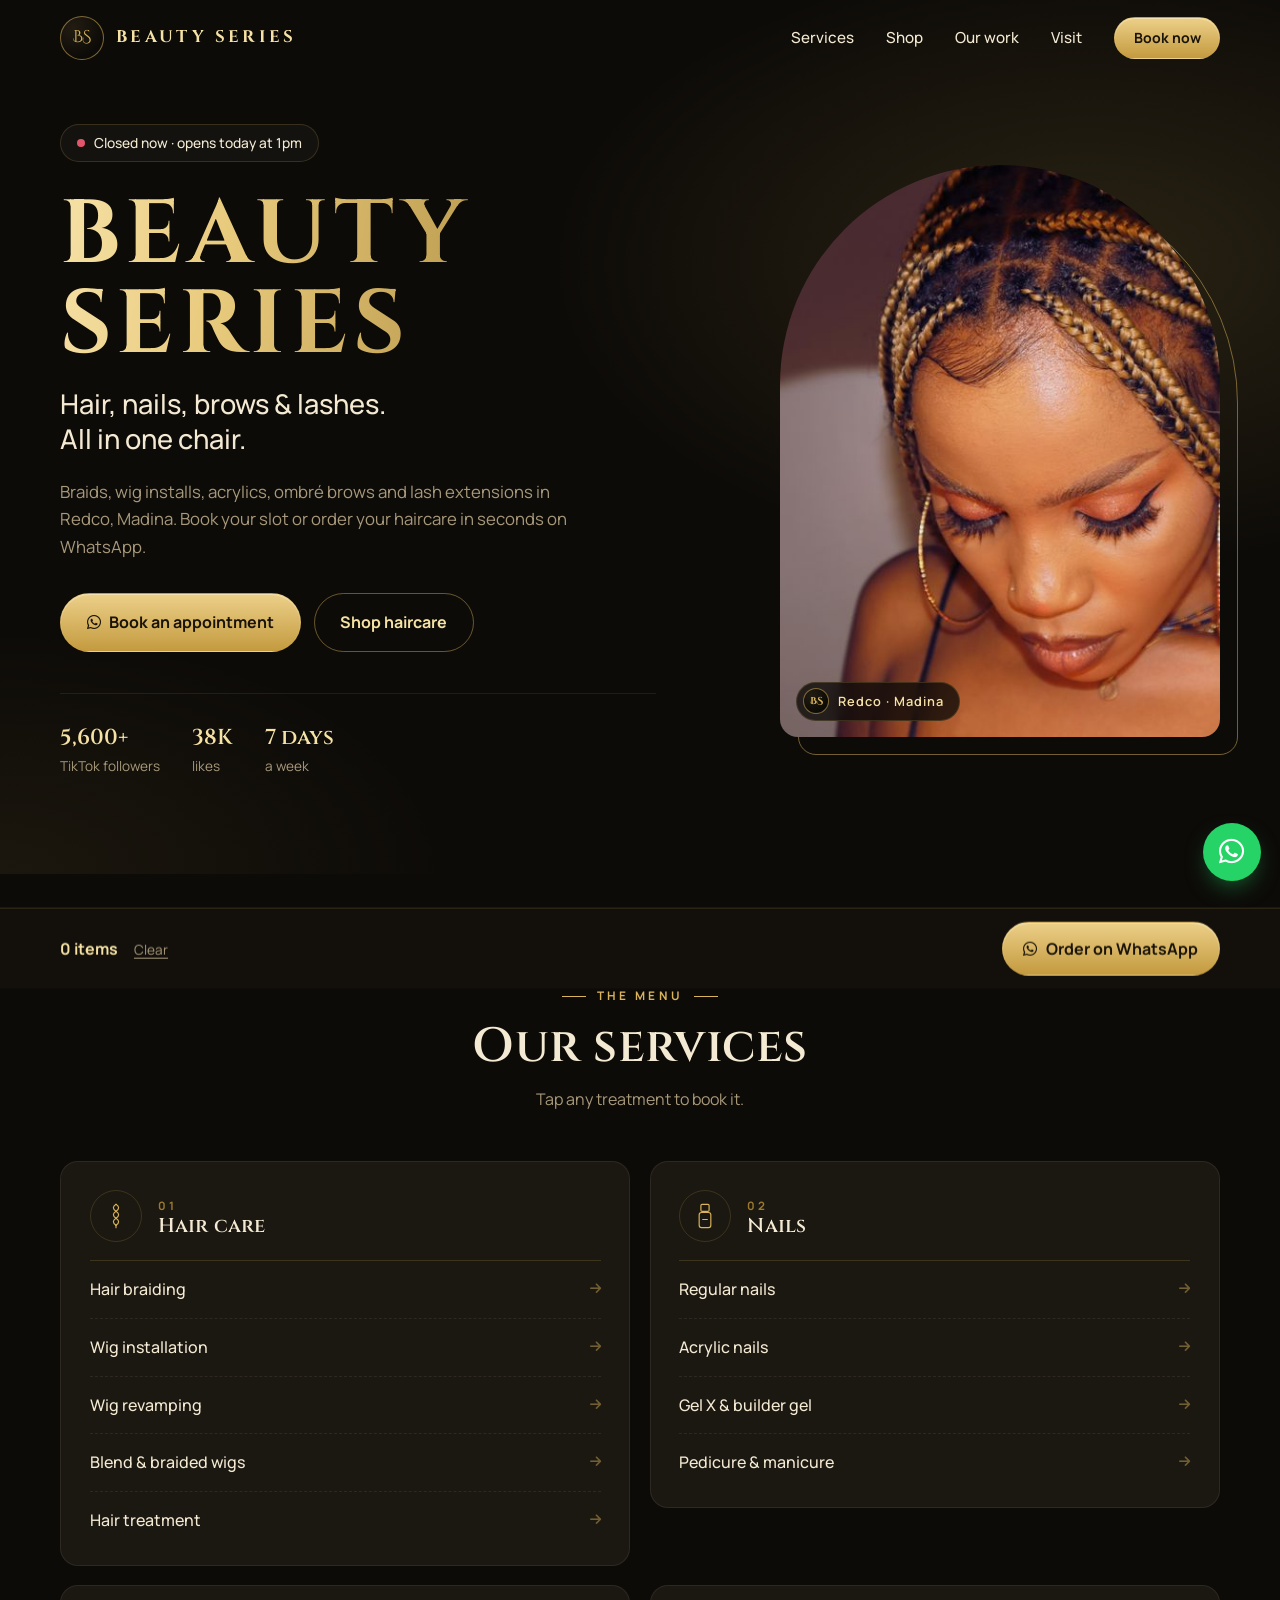
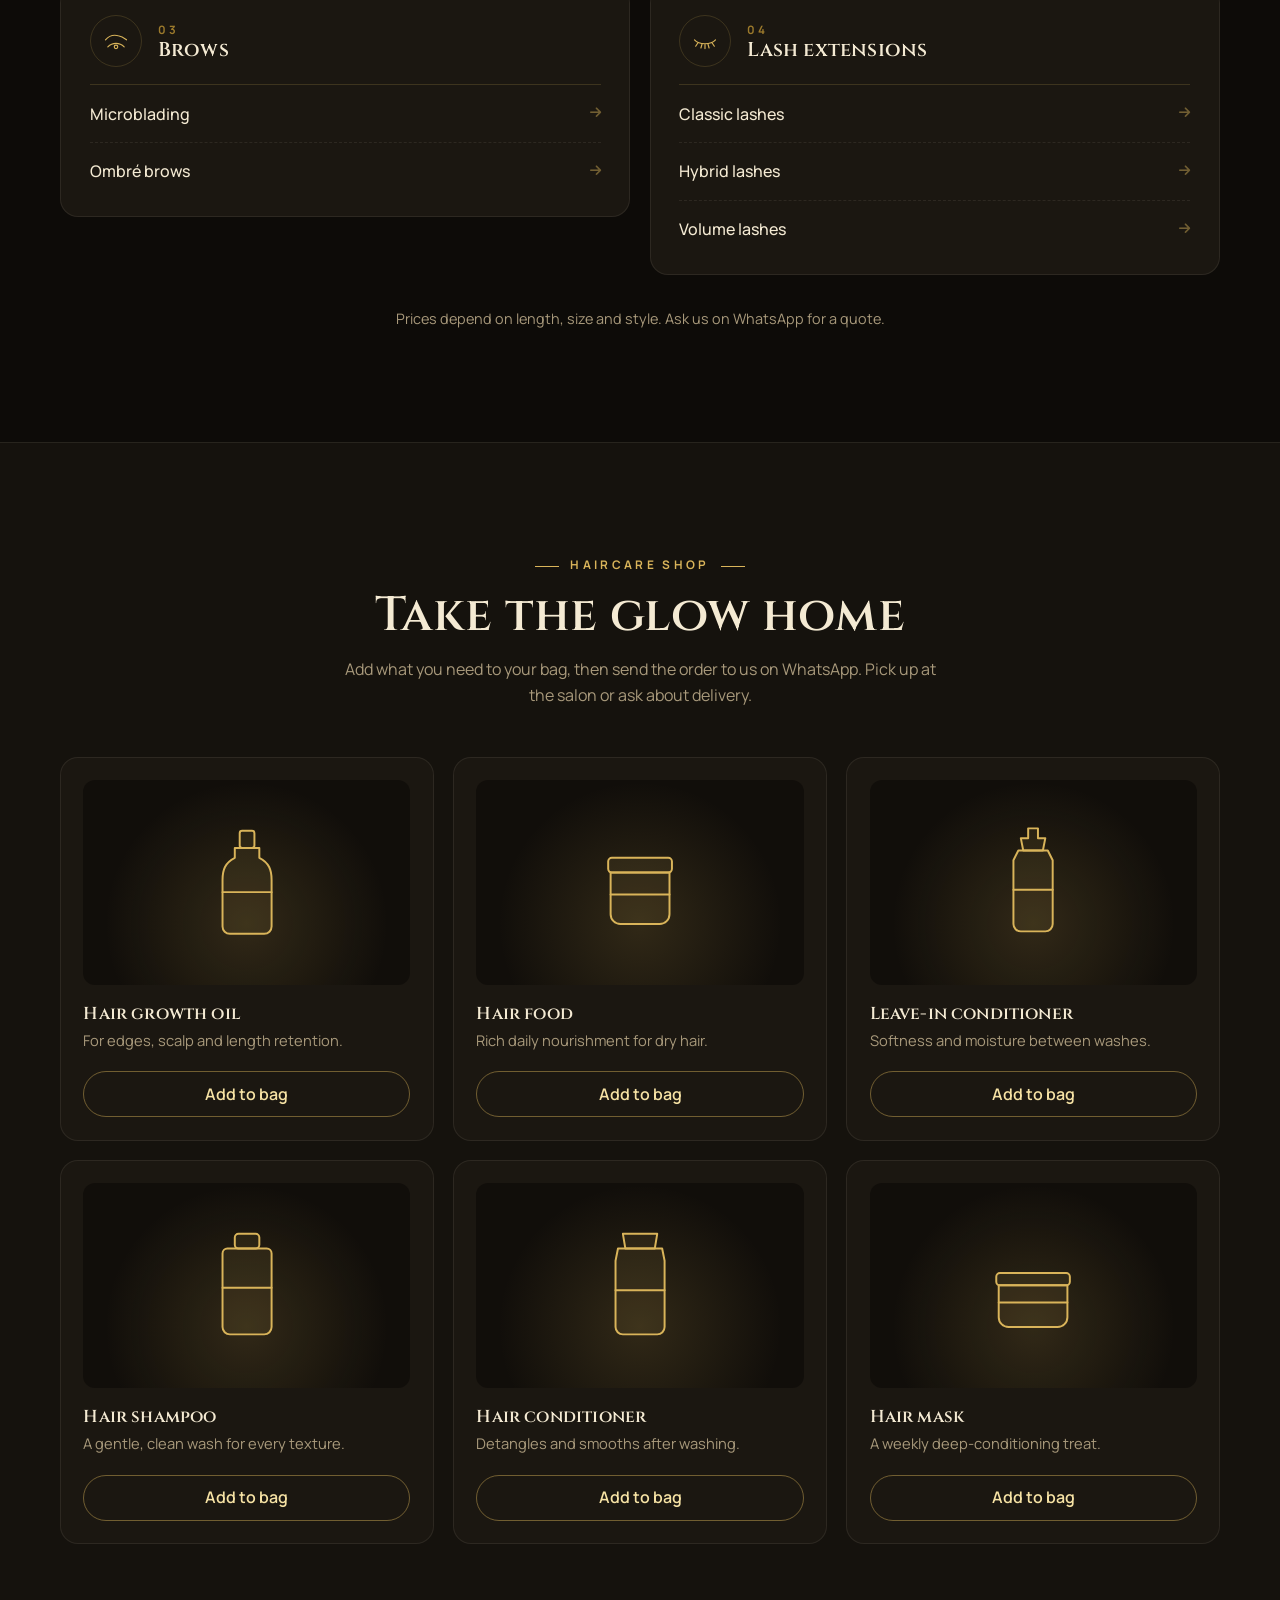
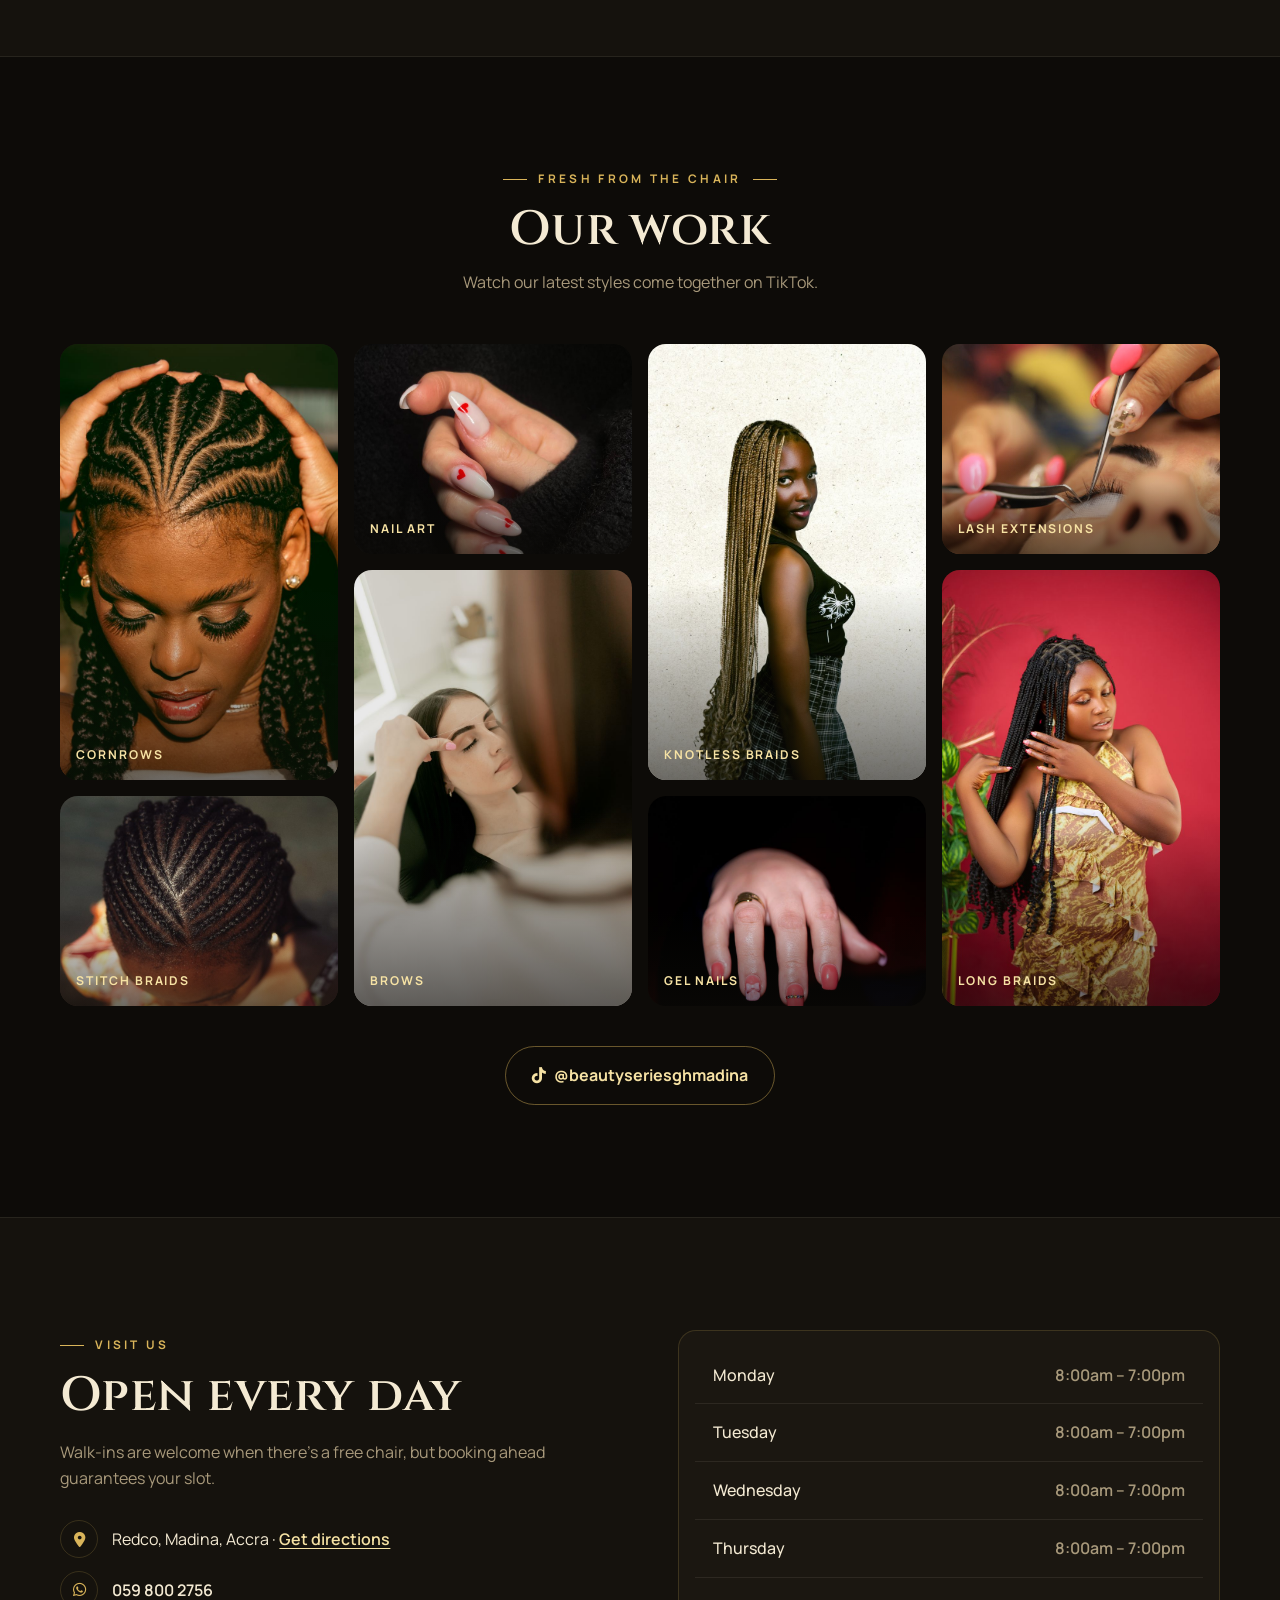
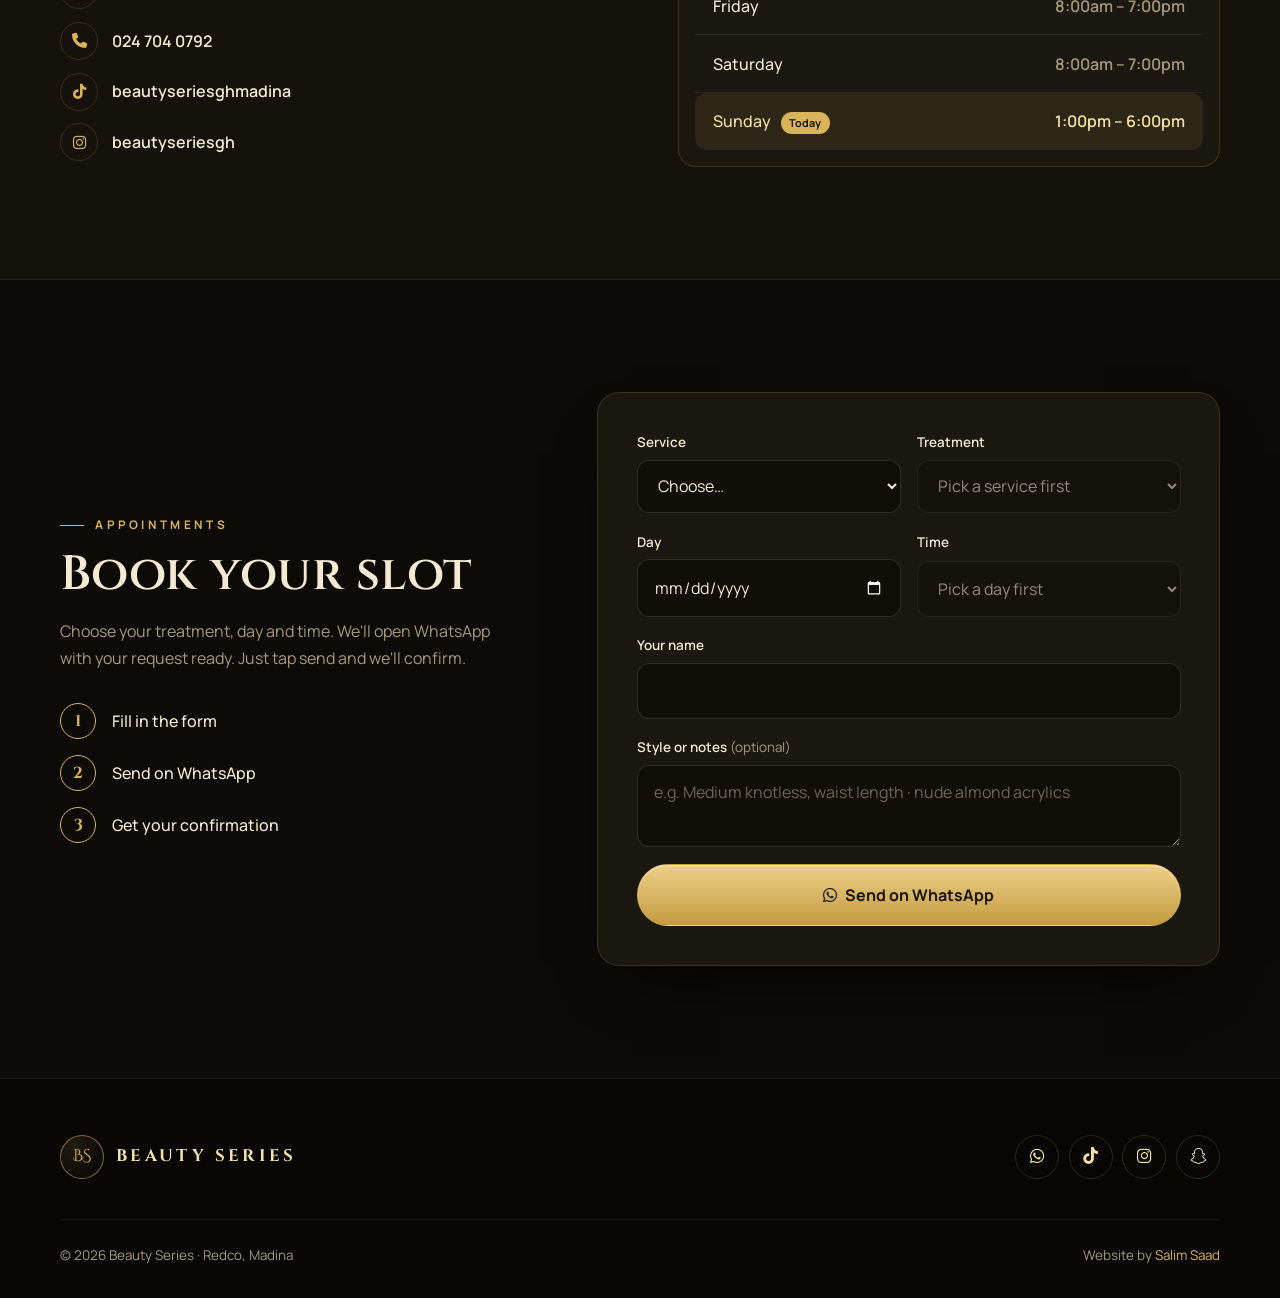
==== index.html @ 350b3b43 "Beauty Series pitch site Black and gold one-page site for Beauty Series, Redco Madina: services menu" ====
<!DOCTYPE html>
<html lang="en">
<head>
  <meta charset="UTF-8" />
  <meta name="viewport" content="width=device-width, initial-scale=1.0" />
  <title>Beauty Series | Hair, Nails, Brows &amp; Lashes in Madina</title>
  <meta name="description" content="Beauty Series, Redco Madina: hair braiding, wig installs, nails, ombré brows, lash extensions and haircare products. Open every day. Book or order on WhatsApp." />

  <meta property="og:type" content="website" />
  <meta property="og:title" content="Beauty Series · Madina" />
  <meta property="og:description" content="Hair, nails, brows and lashes, plus haircare products. Book or order on WhatsApp." />
  <meta name="theme-color" content="#0d0b08" />

  <link rel="icon" href="data:image/svg+xml,<svg xmlns='http://www.w3.org/2000/svg' viewBox='0 0 100 100'><rect width='100' height='100' rx='50' fill='%230d0b08'/><text x='50' y='64' font-size='42' text-anchor='middle' fill='%23d9b45a' font-family='Georgia,serif' font-weight='700'>BS</text></svg>" />

  <link rel="preconnect" href="https://fonts.googleapis.com" />
  <link rel="preconnect" href="https://fonts.gstatic.com" crossorigin />
  <link href="https://fonts.googleapis.com/css2?family=Cinzel:wght@500;600;700&family=Cinzel+Decorative:wght@700&family=Manrope:wght@400;500;600;700&display=swap" rel="stylesheet" />
  <link rel="stylesheet" href="https://cdnjs.cloudflare.com/ajax/libs/font-awesome/6.4.0/css/all.min.css" />
  <link rel="stylesheet" href="style.css" />
  <script>document.documentElement.classList.add("js");</script>

  <script type="application/ld+json">
  {
    "@context": "https://schema.org",
    "@type": "BeautySalon",
    "name": "Beauty Series",
    "telephone": "+233598002756",
    "sameAs": ["https://www.tiktok.com/@beautyseriesghmadina", "https://www.instagram.com/beautyseriesgh/"],
    "address": { "@type": "PostalAddress", "streetAddress": "Redco", "addressLocality": "Madina, Accra", "addressCountry": "GH" },
    "openingHoursSpecification": [
      { "@type": "OpeningHoursSpecification", "dayOfWeek": ["Monday","Tuesday","Wednesday","Thursday","Friday","Saturday"], "opens": "08:00", "closes": "19:00" },
      { "@type": "OpeningHoursSpecification", "dayOfWeek": "Sunday", "opens": "13:00", "closes": "18:00" }
    ]
  }
  </script>
</head>
<body>

  <!-- Reusable line icons -->
  <svg width="0" height="0" style="position:absolute" aria-hidden="true">
    <symbol id="i-hair" viewBox="0 0 48 48" fill="none" stroke="currentColor" stroke-width="2" stroke-linecap="round">
      <path d="M24 4c-6 4-6 8 0 12s6 8 0 12-6 8 0 12" /><path d="M24 4c6 4 6 8 0 12s-6 8 0 12 6 8 0 12" /><path d="M24 40v4" />
    </symbol>
    <symbol id="i-nails" viewBox="0 0 48 48" fill="none" stroke="currentColor" stroke-width="2" stroke-linecap="round" stroke-linejoin="round">
      <rect x="17" y="4" width="14" height="12" rx="2" /><path d="M14 22a4 4 0 0 1 4-4h12a4 4 0 0 1 4 4v18a4 4 0 0 1-4 4H18a4 4 0 0 1-4-4z" /><path d="M20 30h8" />
    </symbol>
    <symbol id="i-brows" viewBox="0 0 48 48" fill="none" stroke="currentColor" stroke-width="2" stroke-linecap="round">
      <path d="M6 22c6-7 14-9 22-7 6 1 10 4 14 7" /><path d="M10 34c4-4 9-6 14-6s10 2 14 6" /><circle cx="24" cy="34" r="3" />
    </symbol>
    <symbol id="i-lashes" viewBox="0 0 48 48" fill="none" stroke="currentColor" stroke-width="2" stroke-linecap="round">
      <path d="M6 22c8 9 28 9 36 0" /><path d="M12 27l-4 6M19 29l-2 7M24 30v7M29 29l2 7M36 27l4 6" />
    </symbol>
  </svg>

  <!-- ===== HEADER ===== -->
  <header class="header" id="header">
    <div class="wrap header-inner">
      <a href="#top" class="brand" aria-label="Beauty Series, home">
        <span class="mono" aria-hidden="true">BS</span>
        <span class="brand-name">Beauty Series</span>
      </a>
      <nav class="nav" id="nav" aria-label="Main">
        <a href="#services">Services</a>
        <a href="#shop">Shop</a>
        <a href="#work">Our work</a>
        <a href="#visit">Visit</a>
        <a href="#book" class="btn btn-sm">Book now</a>
      </nav>
      <button class="burger" id="burger" aria-label="Open menu" aria-expanded="false" aria-controls="nav"><span></span><span></span><span></span></button>
    </div>
  </header>

  <main id="top">

    <!-- ===== HERO ===== -->
    <section class="hero">
      <div class="wrap hero-inner">
        <div class="hero-copy">
          <p class="status" id="status" aria-live="polite"><span class="dot"></span><span id="statusText">Checking hours…</span></p>
          <h1>
            <span class="wordmark">Beauty Series</span>
            <span class="hero-line">Hair, nails, brows &amp; lashes.<br />All in one chair.</span>
          </h1>
          <p class="hero-lead">Braids, wig installs, acrylics, ombré brows and lash extensions in Redco, Madina. Book your slot or order your haircare in seconds on WhatsApp.</p>
          <div class="hero-cta">
            <a href="#book" class="btn"><i class="fa-brands fa-whatsapp" aria-hidden="true"></i> Book an appointment</a>
            <a href="#shop" class="btn btn-line">Shop haircare</a>
          </div>
          <ul class="proof">
            <li><strong>5,600+</strong> TikTok followers</li>
            <li><strong>38K</strong> likes</li>
            <li><strong>7 days</strong> a week</li>
          </ul>
        </div>

        <!-- TODO: stock photo (Pexels 19177101). Swap for the salon's own work. -->
        <figure class="hero-photo">
          <img src="images/hero-braids.jpg" class="fade-img" alt="Woman with golden knotless braids" width="900" height="1350" fetchpriority="high" />
          <figcaption><span class="mono mono-sm" aria-hidden="true">BS</span> Redco · Madina</figcaption>
        </figure>
      </div>
    </section>

    <!-- ===== SERVICES (menu style) ===== -->
    <!-- TODO: confirm the treatment list and add prices with the owner. Treatments are copied from their board + TikTok bio. -->
    <section class="section" id="services">
      <div class="wrap">
        <div class="head">
          <p class="kicker">The menu</p>
          <h2>Our services</h2>
          <p>Tap any treatment to book it.</p>
        </div>

        <div class="menu reveal">
          <article class="menu-card">
            <header class="menu-head">
              <span class="menu-icon"><svg><use href="#i-hair" /></svg></span>
              <div><span class="menu-num">01</span><h3>Hair care</h3></div>
            </header>
            <ul class="menu-list">
              <li><a href="#book" data-cat="Hair care" data-treat="Hair braiding">Hair braiding<i class="fa-solid fa-arrow-right" aria-hidden="true"></i></a></li>
              <li><a href="#book" data-cat="Hair care" data-treat="Wig installation">Wig installation<i class="fa-solid fa-arrow-right" aria-hidden="true"></i></a></li>
              <li><a href="#book" data-cat="Hair care" data-treat="Wig revamping">Wig revamping<i class="fa-solid fa-arrow-right" aria-hidden="true"></i></a></li>
              <li><a href="#book" data-cat="Hair care" data-treat="Blend or braided wig">Blend &amp; braided wigs<i class="fa-solid fa-arrow-right" aria-hidden="true"></i></a></li>
              <li><a href="#book" data-cat="Hair care" data-treat="Hair treatment">Hair treatment<i class="fa-solid fa-arrow-right" aria-hidden="true"></i></a></li>
            </ul>
          </article>

          <article class="menu-card">
            <header class="menu-head">
              <span class="menu-icon"><svg><use href="#i-nails" /></svg></span>
              <div><span class="menu-num">02</span><h3>Nails</h3></div>
            </header>
            <ul class="menu-list">
              <li><a href="#book" data-cat="Nails" data-treat="Regular nails">Regular nails<i class="fa-solid fa-arrow-right" aria-hidden="true"></i></a></li>
              <li><a href="#book" data-cat="Nails" data-treat="Acrylic nails">Acrylic nails<i class="fa-solid fa-arrow-right" aria-hidden="true"></i></a></li>
              <li><a href="#book" data-cat="Nails" data-treat="Gel X / builder gel">Gel X &amp; builder gel<i class="fa-solid fa-arrow-right" aria-hidden="true"></i></a></li>
              <li><a href="#book" data-cat="Nails" data-treat="Pedicure &amp; manicure">Pedicure &amp; manicure<i class="fa-solid fa-arrow-right" aria-hidden="true"></i></a></li>
            </ul>
          </article>

          <article class="menu-card">
            <header class="menu-head">
              <span class="menu-icon"><svg><use href="#i-brows" /></svg></span>
              <div><span class="menu-num">03</span><h3>Brows</h3></div>
            </header>
            <ul class="menu-list">
              <li><a href="#book" data-cat="Brows" data-treat="Microblading">Microblading<i class="fa-solid fa-arrow-right" aria-hidden="true"></i></a></li>
              <li><a href="#book" data-cat="Brows" data-treat="Ombré brows">Ombré brows<i class="fa-solid fa-arrow-right" aria-hidden="true"></i></a></li>
            </ul>
          </article>

          <article class="menu-card">
            <header class="menu-head">
              <span class="menu-icon"><svg><use href="#i-lashes" /></svg></span>
              <div><span class="menu-num">04</span><h3>Lash extensions</h3></div>
            </header>
            <ul class="menu-list">
              <li><a href="#book" data-cat="Lashes" data-treat="Classic lashes">Classic lashes<i class="fa-solid fa-arrow-right" aria-hidden="true"></i></a></li>
              <li><a href="#book" data-cat="Lashes" data-treat="Hybrid lashes">Hybrid lashes<i class="fa-solid fa-arrow-right" aria-hidden="true"></i></a></li>
              <li><a href="#book" data-cat="Lashes" data-treat="Volume lashes">Volume lashes<i class="fa-solid fa-arrow-right" aria-hidden="true"></i></a></li>
            </ul>
          </article>
        </div>
        <p class="menu-note">Prices depend on length, size and style. Ask us on WhatsApp for a quote.</p>
      </div>
    </section>

    <!-- ===== SHOP ===== -->
    <!-- TODO: confirm product names / brands / sizes and add prices + real product photos. -->
    <section class="section section-panel" id="shop">
      <div class="wrap">
        <div class="head">
          <p class="kicker">Haircare shop</p>
          <h2>Take the glow home</h2>
          <p>Add what you need to your bag, then send the order to us on WhatsApp. Pick up at the salon or ask about delivery.</p>
        </div>

        <ul class="products reveal" id="products">
          <li class="product" data-product="Hair growth oil">
            <div class="product-art"><svg viewBox="0 0 80 100" aria-hidden="true"><rect x="34" y="8" width="12" height="14" rx="2" /><path d="M30 22h20v8c8 4 10 10 10 18v38a6 6 0 0 1-6 6H26a6 6 0 0 1-6-6V48c0-8 2-14 10-18z" /><path d="M20 58h40" /></svg></div>
            <h3>Hair growth oil</h3>
            <p>For edges, scalp and length retention.</p>
            <div class="buy"><button type="button" class="add">Add to bag</button></div>
          </li>
          <li class="product" data-product="Hair food">
            <div class="product-art"><svg viewBox="0 0 80 100" aria-hidden="true"><rect x="14" y="30" width="52" height="12" rx="3" /><path d="M16 42h48v34a8 8 0 0 1-8 8H24a8 8 0 0 1-8-8z" /><path d="M16 60h48" /></svg></div>
            <h3>Hair food</h3>
            <p>Rich daily nourishment for dry hair.</p>
            <div class="buy"><button type="button" class="add">Add to bag</button></div>
          </li>
          <li class="product" data-product="Leave-in conditioner">
            <div class="product-art"><svg viewBox="0 0 80 100" aria-hidden="true"><path d="M36 6h8v8h6l-2 10H32l-2-10h6z" /><path d="M28 24h24l4 8v52a6 6 0 0 1-6 6H30a6 6 0 0 1-6-6V32z" /><path d="M24 56h32" /></svg></div>
            <h3>Leave-in conditioner</h3>
            <p>Softness and moisture between washes.</p>
            <div class="buy"><button type="button" class="add">Add to bag</button></div>
          </li>
          <li class="product" data-product="Hair shampoo">
            <div class="product-art"><svg viewBox="0 0 80 100" aria-hidden="true"><rect x="30" y="8" width="20" height="12" rx="3" /><path d="M24 20h32a4 4 0 0 1 4 4v60a6 6 0 0 1-6 6H26a6 6 0 0 1-6-6V24a4 4 0 0 1 4-4z" /><path d="M20 52h40" /></svg></div>
            <h3>Hair shampoo</h3>
            <p>A gentle, clean wash for every texture.</p>
            <div class="buy"><button type="button" class="add">Add to bag</button></div>
          </li>
          <li class="product" data-product="Hair conditioner">
            <div class="product-art"><svg viewBox="0 0 80 100" aria-hidden="true"><path d="M26 8h28l-2 12H28z" /><path d="M22 20h36l2 10v54a6 6 0 0 1-6 6H26a6 6 0 0 1-6-6V30z" /><path d="M20 54h40" /></svg></div>
            <h3>Hair conditioner</h3>
            <p>Detangles and smooths after washing.</p>
            <div class="buy"><button type="button" class="add">Add to bag</button></div>
          </li>
          <li class="product" data-product="Hair mask">
            <div class="product-art"><svg viewBox="0 0 80 100" aria-hidden="true"><rect x="10" y="40" width="60" height="10" rx="3" /><path d="M12 50h56v26a8 8 0 0 1-8 8H20a8 8 0 0 1-8-8z" /><path d="M12 64h56" /></svg></div>
            <h3>Hair mask</h3>
            <p>A weekly deep-conditioning treat.</p>
            <div class="buy"><button type="button" class="add">Add to bag</button></div>
          </li>
        </ul>
      </div>
    </section>

    <!-- ===== OUR WORK ===== -->
    <!-- TODO: FREE STOCK PHOTOS from Pexels (pexels.com/license), used for the pitch only.
         Replace with the salon's real work (TikTok @beautyseriesghmadina) before a public launch. -->
    <section class="section" id="work">
      <div class="wrap">
        <div class="head">
          <p class="kicker">Fresh from the chair</p>
          <h2>Our work</h2>
          <p>Watch our latest styles come together on TikTok.</p>
        </div>

        <div class="tiles reveal">
          <figure class="tile"><img class="fade-img" src="images/cornrows.jpg" alt="Woman with neat cornrow braids" loading="lazy" /><figcaption>Cornrows</figcaption></figure>
          <figure class="tile"><img class="fade-img" src="images/nail-art.jpg" alt="Nude almond nails with red heart art" loading="lazy" /><figcaption>Nail art</figcaption></figure>
          <figure class="tile"><img class="fade-img" src="images/knotless-braids.jpg" alt="Long honey blonde knotless braids" loading="lazy" style="object-position: center 15%" /><figcaption>Knotless braids</figcaption></figure>
          <figure class="tile"><img class="fade-img" src="images/lash-extensions.jpg" alt="Lash extensions being applied" loading="lazy" /><figcaption>Lash extensions</figcaption></figure>
          <figure class="tile"><img class="fade-img" src="images/stitch-braids.jpg" alt="Stitch braids seen from above" loading="lazy" /><figcaption>Stitch braids</figcaption></figure>
          <figure class="tile"><img class="fade-img" src="images/long-braids.jpg" alt="Woman with long black braids" loading="lazy" style="object-position: center 20%" /><figcaption>Long braids</figcaption></figure>
          <figure class="tile"><img class="fade-img" src="images/brow-shaping.jpg" alt="Brow treatment at the salon" loading="lazy" /><figcaption>Brows</figcaption></figure>
          <figure class="tile"><img class="fade-img" src="images/gel-nails.jpg" alt="Coral gel nails with a gold ring" loading="lazy" /><figcaption>Gel nails</figcaption></figure>
        </div>

        <div class="center">
          <a href="https://www.tiktok.com/@beautyseriesghmadina" target="_blank" rel="noopener" class="btn btn-line">
            <i class="fa-brands fa-tiktok" aria-hidden="true"></i> @beautyseriesghmadina
          </a>
        </div>
      </div>
    </section>

    <!-- ===== VISIT / HOURS ===== -->
    <section class="section section-panel" id="visit">
      <div class="wrap hours">
        <div class="hours-copy">
          <p class="kicker">Visit us</p>
          <h2>Open every day</h2>
          <p>Walk-ins are welcome when there's a free chair, but booking ahead guarantees your slot.</p>
          <ul class="contact">
            <!-- TODO: exact location / landmark + Google Maps link -->
            <li><i class="fa-solid fa-location-dot" aria-hidden="true"></i><span>Redco, Madina, Accra · <a href="https://wa.me/233598002756?text=Hello%20Beauty%20Series!%20Please%20send%20me%20directions%20to%20the%20salon." target="_blank" rel="noopener">Get directions</a></span></li>
            <li><i class="fa-brands fa-whatsapp" aria-hidden="true"></i><a href="https://wa.me/233598002756" target="_blank" rel="noopener">059 800 2756</a></li>
            <li><i class="fa-solid fa-phone" aria-hidden="true"></i><a href="tel:+233247040792">024 704 0792</a></li>
            <li><i class="fa-brands fa-tiktok" aria-hidden="true"></i><a href="https://www.tiktok.com/@beautyseriesghmadina" target="_blank" rel="noopener">beautyseriesghmadina</a></li>
            <li><i class="fa-brands fa-instagram" aria-hidden="true"></i><a href="https://www.instagram.com/beautyseriesgh/" target="_blank" rel="noopener">beautyseriesgh</a></li>
          </ul>
        </div>

        <div class="hours-card" data-inview>
          <table class="week" id="week">
            <tbody>
              <tr data-day="1"><th>Monday</th><td>8:00am – 7:00pm</td></tr>
              <tr data-day="2"><th>Tuesday</th><td>8:00am – 7:00pm</td></tr>
              <tr data-day="3"><th>Wednesday</th><td>8:00am – 7:00pm</td></tr>
              <tr data-day="4"><th>Thursday</th><td>8:00am – 7:00pm</td></tr>
              <tr data-day="5"><th>Friday</th><td>8:00am – 7:00pm</td></tr>
              <tr data-day="6"><th>Saturday</th><td>8:00am – 7:00pm</td></tr>
              <tr data-day="0"><th>Sunday</th><td>1:00pm – 6:00pm</td></tr>
            </tbody>
          </table>
        </div>
      </div>
    </section>

    <!-- ===== BOOKING ===== -->
    <section class="section" id="book">
      <div class="wrap book">
        <div class="book-copy">
          <p class="kicker">Appointments</p>
          <h2>Book your slot</h2>
          <p>Choose your treatment, day and time. We'll open WhatsApp with your request ready. Just tap send and we'll confirm.</p>
          <ol class="steps">
            <li><span>1</span>Fill in the form</li>
            <li><span>2</span>Send on WhatsApp</li>
            <li><span>3</span>Get your confirmation</li>
          </ol>
        </div>

        <form class="form" id="bookForm" novalidate>
          <div class="f-row">
            <div class="f">
              <label for="cat">Service</label>
              <select id="cat" required>
                <option value="">Choose…</option>
                <option>Hair care</option>
                <option>Nails</option>
                <option>Brows</option>
                <option>Lashes</option>
              </select>
            </div>
            <div class="f">
              <label for="treat">Treatment</label>
              <select id="treat" required disabled>
                <option value="">Pick a service first</option>
              </select>
            </div>
          </div>

          <div>
            <div class="f-row">
              <div class="f">
                <label for="date">Day</label>
                <input id="date" type="date" required />
              </div>
              <div class="f">
                <label for="time">Time</label>
                <select id="time" required disabled>
                  <option value="">Pick a day first</option>
                </select>
              </div>
            </div>

            <!-- Only for Hair braiding; slides open/closed instead of snapping -->
            <div class="collapse" id="hairField" aria-hidden="true" inert>
              <div class="collapse-inner">
                <fieldset class="f">
                  <legend>Braiding hair</legend>
                  <div class="pills">
                    <label><input type="radio" name="hair" value="I'll bring my own hair" checked /><span>I'll bring my own</span></label>
                    <label><input type="radio" name="hair" value="Please provide the hair" /><span>Please provide it</span></label>
                  </div>
                </fieldset>
              </div>
            </div>
          </div>

          <div class="f">
            <label for="name">Your name</label>
            <input id="name" type="text" autocomplete="name" required />
          </div>

          <div class="f">
            <label for="notes">Style or notes <span class="opt">(optional)</span></label>
            <textarea id="notes" rows="2" placeholder="e.g. Medium knotless, waist length · nude almond acrylics"></textarea>
          </div>

          <p class="err" id="err" role="alert"></p>
          <button class="btn btn-block" type="submit"><i class="fa-brands fa-whatsapp" aria-hidden="true"></i> Send on WhatsApp</button>
        </form>
      </div>
    </section>
  </main>

  <footer class="footer">
    <div class="wrap footer-inner">
      <a href="#top" class="brand"><span class="mono" aria-hidden="true">BS</span><span class="brand-name">Beauty Series</span></a>
      <div class="socials">
        <a href="https://wa.me/233598002756" target="_blank" rel="noopener" aria-label="WhatsApp"><i class="fa-brands fa-whatsapp"></i></a>
        <a href="https://www.tiktok.com/@beautyseriesghmadina" target="_blank" rel="noopener" aria-label="TikTok"><i class="fa-brands fa-tiktok"></i></a>
        <a href="https://www.instagram.com/beautyseriesgh/" target="_blank" rel="noopener" aria-label="Instagram"><i class="fa-brands fa-instagram"></i></a>
        <a href="https://www.snapchat.com/add/beautyseriesgh" target="_blank" rel="noopener" aria-label="Snapchat"><i class="fa-brands fa-snapchat"></i></a>
      </div>
    </div>
    <div class="wrap footer-bottom">
      <p>© <span id="year">2026</span> Beauty Series · Redco, Madina</p>
      <p>Website by <a href="mailto:salimsaad135@gmail.com">Salim Saad</a></p>
    </div>
  </footer>

  <!-- Shopping bag bar (appears once something is added) -->
  <div class="bag" id="bag" aria-hidden="true" inert>
    <div class="bag-inner">
      <div class="bag-info">
        <span class="bag-count" id="bagCount" aria-live="polite">0 items</span>
        <button type="button" class="bag-clear" id="bagClear">Clear</button>
      </div>
      <button type="button" class="btn" id="bagSend"><i class="fa-brands fa-whatsapp" aria-hidden="true"></i> Order on WhatsApp</button>
    </div>
  </div>

  <a href="https://wa.me/233598002756" class="wa" target="_blank" rel="noopener" aria-label="Chat on WhatsApp"><i class="fa-brands fa-whatsapp"></i></a>

  <script src="script.js"></script>
</body>
</html>
---- style.css ----
/* =========================================================
   Beauty Series · Redco, Madina
   Black & gold, matching their logo and board
   ========================================================= */

:root {
  color-scheme: dark;              /* native controls (date picker, selects) render dark */
  --bg: #0d0b08;
  --panel: #15120d;
  --card: #1b1711;
  --field: #110e0a;
  --gold: #d9b45a;
  --gold-hi: #f6e2a4;
  --gold-lo: #9c7a2c;
  --gold-grad: linear-gradient(100deg, #9c7a2c 0%, #e9cb7e 30%, #fff1c4 50%, #e9cb7e 70%, #9c7a2c 100%);
  --cream: #f4ead3;
  --muted: #a8997b;
  --line: rgba(217, 180, 90, .18);
  --line-soft: rgba(244, 234, 211, .08);
  --wa: #25d366;

  --display: "Cinzel", "Times New Roman", serif;
  --deco: "Cinzel Decorative", "Cinzel", serif;
  --sans: "Manrope", system-ui, -apple-system, "Segoe UI", sans-serif;

  --r: 18px;
  --ease: cubic-bezier(.2, .8, .25, 1);
  --header-h: 76px;
}

*, *::before, *::after { box-sizing: border-box; margin: 0; padding: 0; }
html { scroll-behavior: smooth; scroll-padding-top: var(--header-h); }
body {
  font-family: var(--sans); font-size: 1rem; line-height: 1.65; color: var(--cream);
  background: var(--bg); -webkit-font-smoothing: antialiased; overflow-x: hidden;
}
img, svg { display: block; max-width: 100%; }
a { color: inherit; }
button, input, select, textarea { font: inherit; color: inherit; }
:focus-visible { outline: 2px solid var(--gold); outline-offset: 3px; }

.wrap { width: min(1160px, 100% - 2.5rem); margin-inline: auto; }
.center { text-align: center; margin-top: 2.5rem; }

h1, h2, h3 { font-family: var(--display); font-weight: 600; line-height: 1.12; letter-spacing: .01em; }
h2 { font-size: clamp(2rem, 4.4vw, 3rem); }
h3 { font-size: 1.25rem; }
.kicker { font-size: .74rem; font-weight: 700; letter-spacing: .28em; text-transform: uppercase; color: var(--gold); margin-bottom: .9rem; }
.kicker::before { content: ""; display: inline-block; width: 24px; height: 1px; background: currentColor; vertical-align: middle; margin-right: .7rem; }

/* ---------- Buttons ---------- */
.btn {
  display: inline-flex; align-items: center; justify-content: center; gap: .55rem;
  padding: .95rem 1.6rem; border-radius: 999px; border: 1px solid transparent;
  background: linear-gradient(180deg, #ecd089, #c49a3f); color: #1a1408;
  font-weight: 700; text-decoration: none; cursor: pointer;
  box-shadow: inset 0 1px 0 rgba(255, 255, 255, .35);
  transition: transform .3s var(--ease), box-shadow .3s var(--ease), background .3s var(--ease), color .3s var(--ease), border-color .3s var(--ease), scale .12s var(--ease);
}
.btn-line { background: transparent; color: var(--gold-hi); border-color: var(--line); box-shadow: none; border-color: rgba(217, 180, 90, .45); }
@media (hover: hover) {
  .btn:hover { transform: translateY(-2px); box-shadow: inset 0 1px 0 rgba(255, 255, 255, .35), 0 14px 30px -14px rgba(217, 180, 90, .6); }
  .btn-line:hover { background: rgba(217, 180, 90, .1); border-color: var(--gold); box-shadow: none; }
}
.btn:active, .wa:active, .add:active, .qty button:active, .pills label:active span { scale: .97; }
.btn-sm { padding: .55rem 1.15rem; font-size: .88rem; }
.btn-block { width: 100%; padding-block: 1.05rem; }

/* ---------- Brand ---------- */
.mono {
  display: inline-grid; place-items: center; width: 44px; height: 44px; border-radius: 50%;
  border: 1px solid rgba(217, 180, 90, .55); font-family: var(--deco); font-size: 1.05rem; letter-spacing: -.04em;
  color: var(--gold); background: radial-gradient(circle at 30% 25%, #221c12, #0d0b08 70%);
}
.mono-sm { width: 26px; height: 26px; font-size: .62rem; }
.brand { display: inline-flex; align-items: center; gap: .75rem; text-decoration: none; position: relative; z-index: 110; }
.brand-name { font-family: var(--display); font-weight: 700; font-size: 1.05rem; letter-spacing: .2em; text-transform: uppercase; color: var(--gold-hi); }

/* ---------- Header ---------- */
.header { position: fixed; inset: 0 0 auto; z-index: 100; height: var(--header-h); display: flex; align-items: center; transition: background .3s var(--ease), box-shadow .3s var(--ease); }
.header.scrolled { background: rgba(13, 11, 8, .86); backdrop-filter: blur(14px); -webkit-backdrop-filter: blur(14px); box-shadow: 0 1px 0 var(--line); }
.header-inner { display: flex; align-items: center; justify-content: space-between; }
.nav { display: flex; align-items: center; gap: 2rem; }
.nav a:not(.btn) { text-decoration: none; font-weight: 500; font-size: .95rem; color: var(--cream); transition: color .25s; }
.nav a:not(.btn):hover { color: var(--gold); }

.burger { display: none; width: 44px; height: 44px; border: 0; background: none; cursor: pointer; position: relative; z-index: 110; }
.burger span { position: absolute; left: 11px; right: 11px; height: 2px; border-radius: 2px; background: var(--gold-hi); transition: transform .3s var(--ease), opacity .3s; }
.burger span:nth-child(1) { top: 15px; }
.burger span:nth-child(2) { top: 21px; }
.burger span:nth-child(3) { top: 27px; }
.menu-open .burger span:nth-child(1) { transform: translateY(6px) rotate(45deg); }
.menu-open .burger span:nth-child(2) { opacity: 0; }
.menu-open .burger span:nth-child(3) { transform: translateY(-6px) rotate(-45deg); }

/* ---------- Hero ---------- */
.hero {
  position: relative; overflow: hidden;
  padding: calc(var(--header-h) + 3rem) 0 clamp(4rem, 8vw, 6rem);
  background:
    radial-gradient(ellipse 60% 50% at 85% 30%, rgba(217, 180, 90, .14), transparent 70%),
    radial-gradient(ellipse 50% 40% at 0% 100%, rgba(217, 180, 90, .07), transparent 70%),
    var(--bg);
}
.hero-inner { display: grid; grid-template-columns: 1.1fr .9fr; gap: clamp(2.5rem, 6vw, 5rem); align-items: center; }

.status {
  display: inline-flex; align-items: center; gap: .55rem; padding: .42rem 1rem; border-radius: 999px;
  border: 1px solid var(--line); background: rgba(255, 255, 255, .03); font-size: .86rem; font-weight: 500; margin-bottom: 1.8rem;
}
.dot { width: 8px; height: 8px; border-radius: 50%; background: #7b6f5a; }
.status.open .dot { background: #3ccf73; animation: pulse .9s ease-out .4s 1; }
.status.closed .dot { background: #e0566a; }
@keyframes pulse {
  from { box-shadow: 0 0 0 0 rgba(60, 207, 115, .55); }
  to   { box-shadow: 0 0 0 10px rgba(60, 207, 115, 0); }
}

.hero h1 { display: grid; gap: 1rem; }
.wordmark {
  display: block; font-weight: 700; text-transform: uppercase; letter-spacing: .06em; line-height: 1;
  font-size: clamp(2.9rem, 7.6vw, 5.6rem);
  background: var(--gold-grad); background-size: 250% 100%; background-position: 100% 0;
  -webkit-background-clip: text; background-clip: text; color: transparent;
  /* Signature moment: one sweep of light across the gold, like a foil catching the sun */
  animation: sheen 1.6s cubic-bezier(.45, 0, .2, 1) .3s backwards;
}
@keyframes sheen { from { background-position: 0% 0; } }
.hero-line { font-family: var(--sans); font-weight: 500; font-size: clamp(1.25rem, 2.4vw, 1.7rem); letter-spacing: 0; line-height: 1.3; color: var(--cream); max-width: 22ch; }
.hero-lead { color: var(--muted); max-width: 34rem; margin-top: 1.3rem; font-size: 1.05rem; }
.hero-cta { display: flex; flex-wrap: wrap; gap: .8rem; margin-top: 2rem; }

.proof { list-style: none; display: flex; flex-wrap: wrap; gap: .4rem 2rem; margin-top: 2.6rem; padding-top: 1.6rem; border-top: 1px solid var(--line-soft); font-size: .85rem; color: var(--muted); }
.proof strong { display: block; font-family: var(--display); font-size: 1.35rem; color: var(--gold-hi); font-weight: 600; }

.hero-photo { position: relative; margin: 0 0 0 auto; width: min(100%, 440px); }
.hero-photo::before { /* offset gold frame */
  content: ""; position: absolute; inset: 18px -18px -18px 18px; border: 1px solid rgba(217, 180, 90, .5); border-radius: 220px 220px var(--r) var(--r);
}
.hero-photo img { position: relative; width: 100%; height: auto; aspect-ratio: 4 / 5.2; object-fit: cover; object-position: center 20%; border-radius: 220px 220px var(--r) var(--r); }
.hero-photo figcaption {
  position: absolute; left: 1rem; bottom: 1rem; display: inline-flex; align-items: center; gap: .55rem;
  padding: .35rem .9rem .35rem .4rem; border-radius: 999px; background: rgba(13, 11, 8, .78); backdrop-filter: blur(8px); -webkit-backdrop-filter: blur(8px);
  border: 1px solid var(--line); font-size: .8rem; font-weight: 600; letter-spacing: .08em; color: var(--gold-hi);
}

/* ---------- Sections ---------- */
.section { padding: clamp(4.5rem, 9vw, 7rem) 0; }
.section-panel { background: var(--panel); border-block: 1px solid var(--line-soft); }
.head { text-align: center; max-width: 38rem; margin: 0 auto 3rem; }
.head .kicker::after { content: ""; display: inline-block; width: 24px; height: 1px; background: currentColor; vertical-align: middle; margin-left: .7rem; }
.head h2 { margin-bottom: .8rem; }
.head p:not(.kicker) { color: var(--muted); }

/* ---------- Services menu ---------- */
.menu { display: grid; grid-template-columns: 1fr 1fr; gap: 1.2rem; align-items: start; }
.menu-card { background: var(--card); border: 1px solid var(--line-soft); border-radius: var(--r); padding: 1.8rem 1.8rem 1rem; }
.menu-head { display: flex; align-items: center; gap: 1rem; padding-bottom: 1.1rem; border-bottom: 1px solid var(--line); }
.menu-icon { width: 52px; height: 52px; border-radius: 50%; display: grid; place-items: center; border: 1px solid var(--line); color: var(--gold); flex: none; }
.menu-icon svg { width: 28px; height: 28px; }
.menu-num { display: block; font-size: .72rem; font-weight: 700; letter-spacing: .24em; color: var(--gold-lo); }
.menu-list { list-style: none; }
.menu-list li + li { border-top: 1px dashed var(--line-soft); }
.menu-list a {
  display: flex; align-items: center; justify-content: space-between; gap: 1rem; padding: .95rem 0;
  margin-inline: -.6rem; padding-inline: .6rem; border-radius: 10px;
  text-decoration: none; font-weight: 500; transition: color .25s var(--ease), background-color .15s var(--ease);
}
.menu-list a:active { background-color: rgba(217, 180, 90, .09); } /* tap feedback on phones (no scale on a full-width row) */
.menu-list i { font-size: .8rem; color: var(--gold); opacity: .45; transition: opacity .25s var(--ease), translate .25s var(--ease); }
@media (hover: hover) {
  .menu-list a:hover { color: var(--gold-hi); }
  .menu-list a:hover i { opacity: 1; translate: 4px 0; }
}
@media (hover: none) { .menu-list i { opacity: .8; } }
.menu-note { text-align: center; color: var(--muted); font-size: .9rem; margin-top: 2rem; }

/* ---------- Shop ---------- */
.products { list-style: none; display: grid; grid-template-columns: repeat(3, 1fr); gap: 1.2rem; }
.product {
  display: flex; flex-direction: column; background: var(--card); border: 1px solid var(--line-soft); border-radius: var(--r);
  padding: 1.4rem; transition: border-color .3s var(--ease);
}
.product.in-bag { border-color: rgba(217, 180, 90, .55); }
.product-art {
  display: grid; place-items: center; aspect-ratio: 16 / 10; border-radius: 12px; margin-bottom: 1.2rem;
  background: radial-gradient(circle at 50% 70%, rgba(217, 180, 90, .16), transparent 65%), var(--field);
}
.product-art svg {
  width: 30%; height: auto; fill: rgba(217, 180, 90, .08); stroke: var(--gold); stroke-width: 1.6; stroke-linejoin: round; stroke-linecap: round;
  transform-origin: 50% 90%; transition: rotate .3s var(--ease), translate .3s var(--ease);
}
@media (hover: hover) { .product:hover .product-art svg { rotate: -6deg; translate: 0 -2px; } } /* picked off the shelf */
.product h3 { font-size: 1.08rem; margin-bottom: .3rem; }
.product p { color: var(--muted); font-size: .92rem; flex: 1; }
.buy { margin-top: 1.2rem; height: 46px; display: grid; }
.buy > * { grid-area: 1 / 1; }
.add {
  border-radius: 999px; border: 1px solid rgba(217, 180, 90, .45); background: transparent; color: var(--gold-hi);
  font-weight: 600; cursor: pointer; transition: background .25s var(--ease), border-color .25s var(--ease), opacity .2s var(--ease), scale .12s var(--ease);
}
@starting-style { .add { opacity: 0; scale: .96; } } /* fades back in when the stepper empties */
@media (hover: hover) { .add:hover { background: rgba(217, 180, 90, .1); border-color: var(--gold); } }
.qty {
  display: flex; align-items: center; justify-content: space-between; border-radius: 999px;
  background: linear-gradient(180deg, #ecd089, #c49a3f); color: #1a1408; padding: 0 .3rem;
  transition: opacity .2s var(--ease), scale .2s var(--ease);
}
@starting-style { .qty { opacity: 0; scale: .96; } }  /* stepper fades in where the button was */
.qty button { width: 38px; height: 38px; border-radius: 50%; border: 0; background: rgba(26, 20, 8, .12); color: inherit; font-size: 1.1rem; font-weight: 700; cursor: pointer; transition: background .2s, scale .12s var(--ease); }
.qty output { font-weight: 700; font-size: 1rem; }
.qty-label { font-size: .8rem; font-weight: 600; opacity: .7; margin-left: .2rem; }

/* Bag bar */
.bag {
  position: fixed; left: 0; right: 0; bottom: 0; z-index: 95; padding: .8rem 1rem calc(.8rem + env(safe-area-inset-bottom));
  background: rgba(21, 18, 13, .94); backdrop-filter: blur(14px); -webkit-backdrop-filter: blur(14px);
  border-top: 1px solid var(--line);
  translate: 0 110%; transition: translate .3s cubic-bezier(.4, 0, 1, 1);
}
.bag.is-open { translate: none; transition: translate .4s var(--ease); }
.bag-inner { width: min(1160px, 100%); margin-inline: auto; display: flex; align-items: center; justify-content: space-between; gap: 1rem; }
.bag-info { display: flex; align-items: baseline; gap: 1rem; }
.bag-count { font-weight: 700; color: var(--gold-hi); display: inline-block; }
.bag-clear { background: none; border: 0; color: var(--muted); font-size: .85rem; text-decoration: underline; text-underline-offset: 3px; cursor: pointer; }
.bag .btn { padding: .8rem 1.3rem; }
body.bag-open .wa { translate: 0 calc(-1 * var(--bag-h, 78px)); }
body.bag-open .footer { padding-bottom: calc(2rem + var(--bag-h, 78px)); }

/* ---------- Work tiles ---------- */
.tiles { display: grid; grid-template-columns: repeat(4, 1fr); grid-auto-rows: 210px; gap: 1rem; }
.tile { position: relative; border-radius: var(--r); overflow: hidden; background: var(--card); }
/* Explicit placement: 4 tall + 4 short tiles fill 4×3 with no holes (re-plan if tiles are added/removed) */
.tile:nth-child(1) { grid-area: 1 / 1 / 3 / 2; }
.tile:nth-child(2) { grid-area: 1 / 2; }
.tile:nth-child(3) { grid-area: 1 / 3 / 3 / 4; }
.tile:nth-child(4) { grid-area: 1 / 4; }
.tile:nth-child(5) { grid-area: 3 / 1; }
.tile:nth-child(6) { grid-area: 2 / 4 / 4 / 5; }
.tile:nth-child(7) { grid-area: 2 / 2 / 4 / 3; }
.tile:nth-child(8) { grid-area: 3 / 3; }
.tile img { position: absolute; inset: 0; width: 100%; height: 100%; object-fit: cover; object-position: center 30%; transition: transform .8s var(--ease), opacity .4s var(--ease); }
@media (hover: hover) { .tile:hover img { transform: scale(1.05); } }
.tile::after { content: ""; position: absolute; inset: 0; background: linear-gradient(to top, rgba(13, 11, 8, .6), transparent 45%); pointer-events: none; }
.tile figcaption {
  position: absolute; z-index: 1; left: 1rem; bottom: .9rem; font-size: .76rem; font-weight: 700; letter-spacing: .16em; text-transform: uppercase; color: var(--gold-hi);
}

/* ---------- Visit / hours ---------- */
.hours { display: grid; grid-template-columns: 1fr 1fr; gap: clamp(2.5rem, 6vw, 5rem); align-items: center; }
.hours-copy h2 { margin-bottom: 1rem; }
.hours-copy > p:not(.kicker) { color: var(--muted); margin-bottom: 1.8rem; }
.contact { list-style: none; display: grid; gap: .8rem; }
.contact li { display: flex; align-items: center; gap: .9rem; }
.contact i { width: 38px; height: 38px; border-radius: 50%; display: grid; place-items: center; border: 1px solid var(--line); color: var(--gold); flex: none; font-size: .95rem; }
.contact a { text-decoration: none; font-weight: 600; color: var(--cream); transition: color .25s; }
.contact span a { color: var(--gold-hi); text-decoration: underline; text-underline-offset: 3px; }
.contact a:hover { color: var(--gold); }

.hours-card { background: var(--card); border: 1px solid var(--line); border-radius: var(--r); padding: 1rem; }
.week { width: 100%; border-collapse: collapse; }
.week th, .week td { padding: .95rem 1.1rem; text-align: left; }
.week th { font-weight: 500; }
.week td { text-align: right; font-weight: 600; color: var(--muted); }
.week tr + tr { border-top: 1px solid var(--line-soft); }
.week tr.today { background: rgba(217, 180, 90, .1); }
.week tr.today th, .week tr.today td { color: var(--gold-hi); }
.week tr.today th::after { content: "Today"; display: inline-block; margin-left: .6rem; font-size: .68rem; font-weight: 700; background: var(--gold); color: #1a1408; padding: .12rem .55rem; border-radius: 999px; vertical-align: middle; }
.week tr.today th { border-radius: 12px 0 0 12px; }
.week tr.today td { border-radius: 0 12px 12px 0; }
.hours-card.in .week tr.today th::after { animation: pop .3s var(--ease) .55s backwards; }
@keyframes pop { from { opacity: 0; scale: .9; } }

/* ---------- Booking ---------- */
.book { display: grid; grid-template-columns: .85fr 1.15fr; gap: clamp(2.5rem, 6vw, 5rem); align-items: center; }
.book-copy h2 { margin-bottom: 1rem; }
.book-copy > p:not(.kicker) { color: var(--muted); }
.steps { list-style: none; display: grid; gap: 1rem; margin-top: 2rem; }
.steps li { display: flex; align-items: center; gap: 1rem; font-weight: 500; }
.steps span { width: 36px; height: 36px; border-radius: 50%; display: grid; place-items: center; border: 1px solid var(--gold); color: var(--gold); font-family: var(--display); font-weight: 700; }

.form { background: var(--card); border: 1px solid var(--line); border-radius: calc(var(--r) + 4px); padding: clamp(1.5rem, 4vw, 2.4rem); display: grid; gap: 1.1rem; box-shadow: 0 30px 60px -30px rgba(0, 0, 0, .8); }
.f { display: grid; gap: .4rem; border: 0; min-width: 0; }
.f-row { display: grid; grid-template-columns: 1fr 1fr; gap: 1rem; }
.f label, .f legend { font-size: .84rem; font-weight: 600; color: var(--cream); }
.f legend { margin-bottom: .4rem; }
.opt { font-weight: 400; color: var(--muted); }
.f input, .f select, .f textarea {
  width: 100%; padding: .85rem 1rem; border-radius: 12px; border: 1px solid rgba(244, 234, 211, .14); background: var(--field);
  transition: border-color .25s, box-shadow .25s;
}
.f input::placeholder, .f textarea::placeholder { color: #6f6553; }
.f input:focus, .f select:focus, .f textarea:focus { outline: none; border-color: var(--gold); box-shadow: 0 0 0 4px rgba(217, 180, 90, .15); }
.f select:disabled { opacity: .55; cursor: not-allowed; }
/* iPhone Safari: date inputs ignore width:100% (poke out of the form) and centre their text */
.f input[type="date"] {
  -webkit-appearance: none; appearance: none; display: block; min-width: 0;
  min-height: calc(1.65em + 1.7rem + 2px); /* same height as the other fields, even when empty */
  text-align: left;
}
.f input[type="date"]::-webkit-date-and-time-value { text-align: left; margin: 0; }
.f .invalid { border-color: #e0566a; }
.f textarea { resize: vertical; }

/* "Braiding hair" question: slides open only for Hair braiding */
.collapse {
  display: grid; grid-template-rows: 0fr; opacity: 0;
  transition: grid-template-rows .15s ease-in, opacity .15s ease-in;
}
.collapse.is-open {
  grid-template-rows: 1fr; opacity: 1;
  transition: grid-template-rows .22s var(--ease), opacity .22s var(--ease);
}
.collapse-inner { min-height: 0; overflow: hidden; margin-inline: -4px; padding-inline: 4px; }
.collapse .f {
  /* top margin = the form's gap (collapses with the question). Margin, not padding: a legend ignores
     a fieldset's top padding. 4px bottom = room for the focus outline */
  margin-top: 1.1rem; padding: 0 0 4px;
  transform: translateY(-6px); transition: transform .22s var(--ease);
}
.collapse.is-open .f { transform: none; }

.pills { display: grid; grid-template-columns: 1fr 1fr; gap: .6rem; }
.pills label { position: relative; cursor: pointer; }
.pills input { position: absolute; opacity: 0; pointer-events: none; }
.pills span { display: block; text-align: center; padding: .8rem .5rem; border-radius: 12px; border: 1px solid rgba(244, 234, 211, .14); background: var(--field); font-size: .92rem; font-weight: 500; transition: background .25s var(--ease), color .25s var(--ease), border-color .25s var(--ease), scale .12s var(--ease); }
.pills input:checked + span { background: rgba(217, 180, 90, .16); border-color: var(--gold); color: var(--gold-hi); }
.pills input:focus-visible + span { outline: 2px solid var(--gold); outline-offset: 2px; }
.err { color: #f07a8b; font-size: .88rem; transition: opacity .15s var(--ease), translate .15s var(--ease); }
.err:empty { display: none; }
@starting-style { .err { opacity: 0; translate: 0 -4px; } }

/* ---------- Footer ---------- */
.footer { background: #080705; border-top: 1px solid var(--line-soft); color: var(--muted); padding: 3.5rem 0 2rem; }
.footer-inner { display: flex; justify-content: space-between; align-items: center; gap: 1.5rem; flex-wrap: wrap; }
.socials { display: flex; gap: .6rem; }
.socials a { width: 44px; height: 44px; border-radius: 50%; display: grid; place-items: center; border: 1px solid var(--line); text-decoration: none; font-size: 1.05rem; color: var(--gold-hi); transition: background .3s var(--ease), color .3s var(--ease); }
.socials a:hover { background: var(--gold); color: #1a1408; }
.footer-bottom { display: flex; flex-wrap: wrap; justify-content: space-between; gap: .5rem; margin-top: 2.5rem; padding-top: 1.5rem; border-top: 1px solid var(--line-soft); font-size: .84rem; }
.footer-bottom a { color: var(--gold); text-decoration: none; }

/* ---------- Floating WhatsApp ---------- */
.wa {
  position: fixed; right: 1.2rem; bottom: 1.2rem; z-index: 90; width: 58px; height: 58px; border-radius: 50%;
  display: grid; place-items: center; background: var(--wa); color: #fff; font-size: 1.8rem; text-decoration: none;
  box-shadow: 0 10px 25px -8px rgba(37, 211, 102, .55);
  transition: transform .3s var(--ease), translate .4s var(--ease), scale .12s var(--ease);
}
@media (hover: hover) { .wa:hover { transform: scale(1.08); } }

/* ---------- Photos fade in once downloaded (no pop-in on slow data) ---------- */
.js .fade-img { opacity: 0; }
.js .fade-img.loaded { opacity: 1; }
.hero-photo img { transition: opacity .4s var(--ease); }

/* ---------- Pre-filled form fields glow once (after tapping a treatment on the menu) ---------- */
.f .prefilled { animation: prefill 1.1s var(--ease) .15s backwards; }
@keyframes prefill { from { border-color: var(--gold); box-shadow: 0 0 0 4px rgba(217, 180, 90, .4); } }

/* ---------- Reveal ---------- */
/* `translate` (not `transform`) so it never cancels hover transforms */
.js .reveal { opacity: 0; translate: 0 16px; transition: opacity .6s var(--ease) var(--d, 0s), translate .6s var(--ease) var(--d, 0s); }
.js .reveal.in { opacity: 1; translate: none; }

/* ---------- Responsive ---------- */
@media (max-width: 960px) {
  .hero-inner { grid-template-columns: 1fr; }
  .hero-photo { margin: 1rem auto 0; width: min(100% - 18px, 400px); }
  .products { grid-template-columns: repeat(2, 1fr); }
  .tiles { grid-template-columns: repeat(3, 1fr); }
  /* 3 columns × 4 rows */
  .tile:nth-child(1) { grid-area: 1 / 1 / 3 / 2; }
  .tile:nth-child(2) { grid-area: 3 / 1; }
  .tile:nth-child(4) { grid-area: 4 / 1; }
  .tile:nth-child(3) { grid-area: 1 / 2 / 3 / 3; }
  .tile:nth-child(6) { grid-area: 3 / 2 / 5 / 3; }
  .tile:nth-child(7) { grid-area: 1 / 3 / 3 / 4; }
  .tile:nth-child(5) { grid-area: 3 / 3; }
  .tile:nth-child(8) { grid-area: 4 / 3; }
  .hours, .book { grid-template-columns: 1fr; }
}

@media (max-width: 760px) {
  .burger { display: block; }
  .nav {
    position: fixed; inset: 0; z-index: 105; flex-direction: column; justify-content: center; gap: 1.8rem;
    background: var(--bg); opacity: 0; visibility: hidden; transition: opacity .3s var(--ease), visibility .3s;
  }
  .nav a:not(.btn) { font-family: var(--display); font-size: 1.8rem; font-weight: 600; }
  .nav .btn { padding: .9rem 2rem; font-size: 1rem; }
  .menu-open .nav { opacity: 1; visibility: visible; }
  .menu-open { overflow: hidden; }

  .menu { grid-template-columns: 1fr; }
  .tiles { grid-template-columns: repeat(2, 1fr); grid-auto-rows: 170px; }
  /* 2 columns × 6 rows */
  .tile:nth-child(1) { grid-area: 1 / 1 / 3 / 2; }
  .tile:nth-child(2) { grid-area: 1 / 2; }
  .tile:nth-child(3) { grid-area: 2 / 2 / 4 / 3; }
  .tile:nth-child(4) { grid-area: 3 / 1; }
  .tile:nth-child(5) { grid-area: 4 / 1; }
  .tile:nth-child(6) { grid-area: 4 / 2 / 6 / 3; }
  .tile:nth-child(7) { grid-area: 5 / 1 / 7 / 2; }
  .tile:nth-child(8) { grid-area: 6 / 2; }
}

@media (max-width: 520px) {
  .brand-name { font-size: .92rem; letter-spacing: .16em; }
  .f-row { grid-template-columns: 1fr; }
  .products { gap: .8rem; }
  .product { padding: 1rem; }
  .product p { font-size: .84rem; }
  .qty button { width: 34px; height: 34px; }
  .qty-label { display: none; }
  .add { font-size: .88rem; }
  .menu-card { padding: 1.4rem 1.3rem .6rem; }
  .week th, .week td { padding: .85rem .7rem; font-size: .95rem; }
  .bag .btn { padding: .75rem 1rem; font-size: .9rem; }
  .bag-info { flex-direction: column; gap: 0; }
}

@media (prefers-reduced-motion: reduce) {
  *, *::before, *::after { animation: none !important; transition: none !important; scroll-behavior: auto !important; }
  .js .reveal { opacity: 1; translate: none; }
}
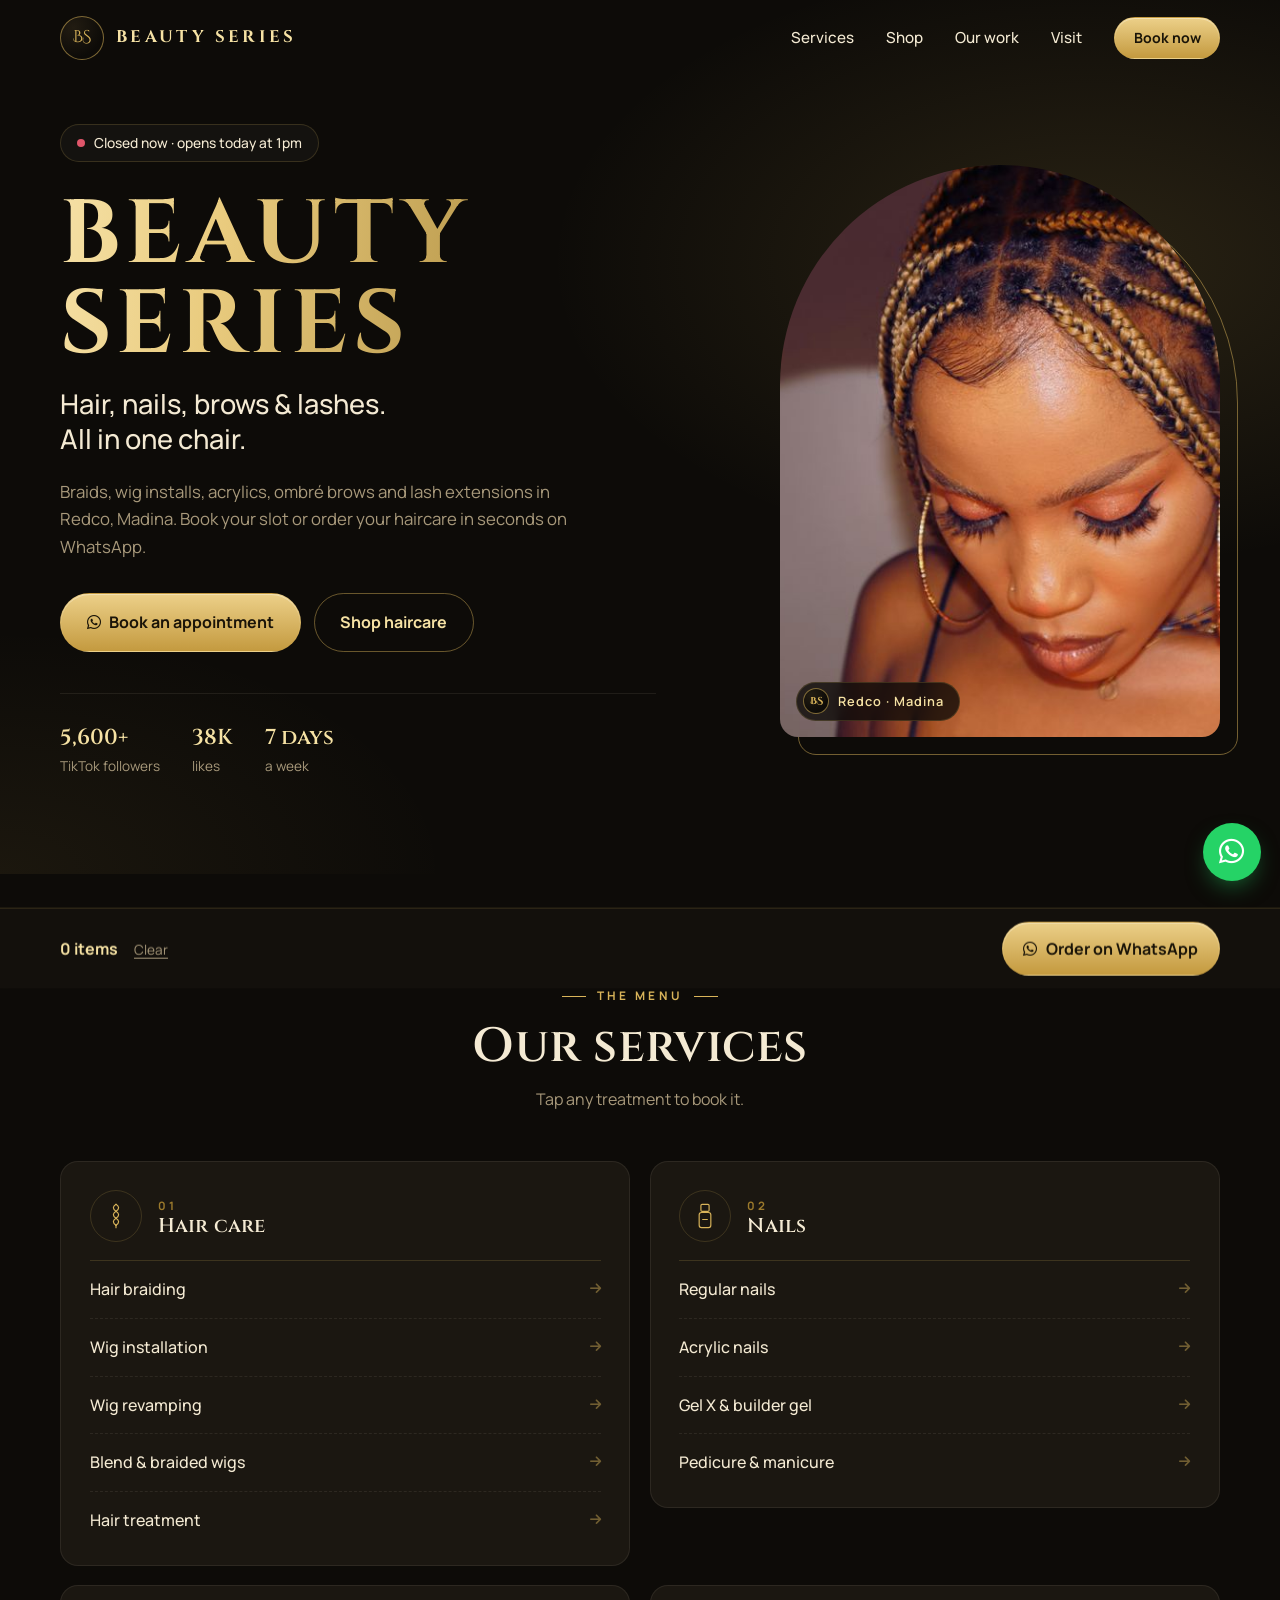
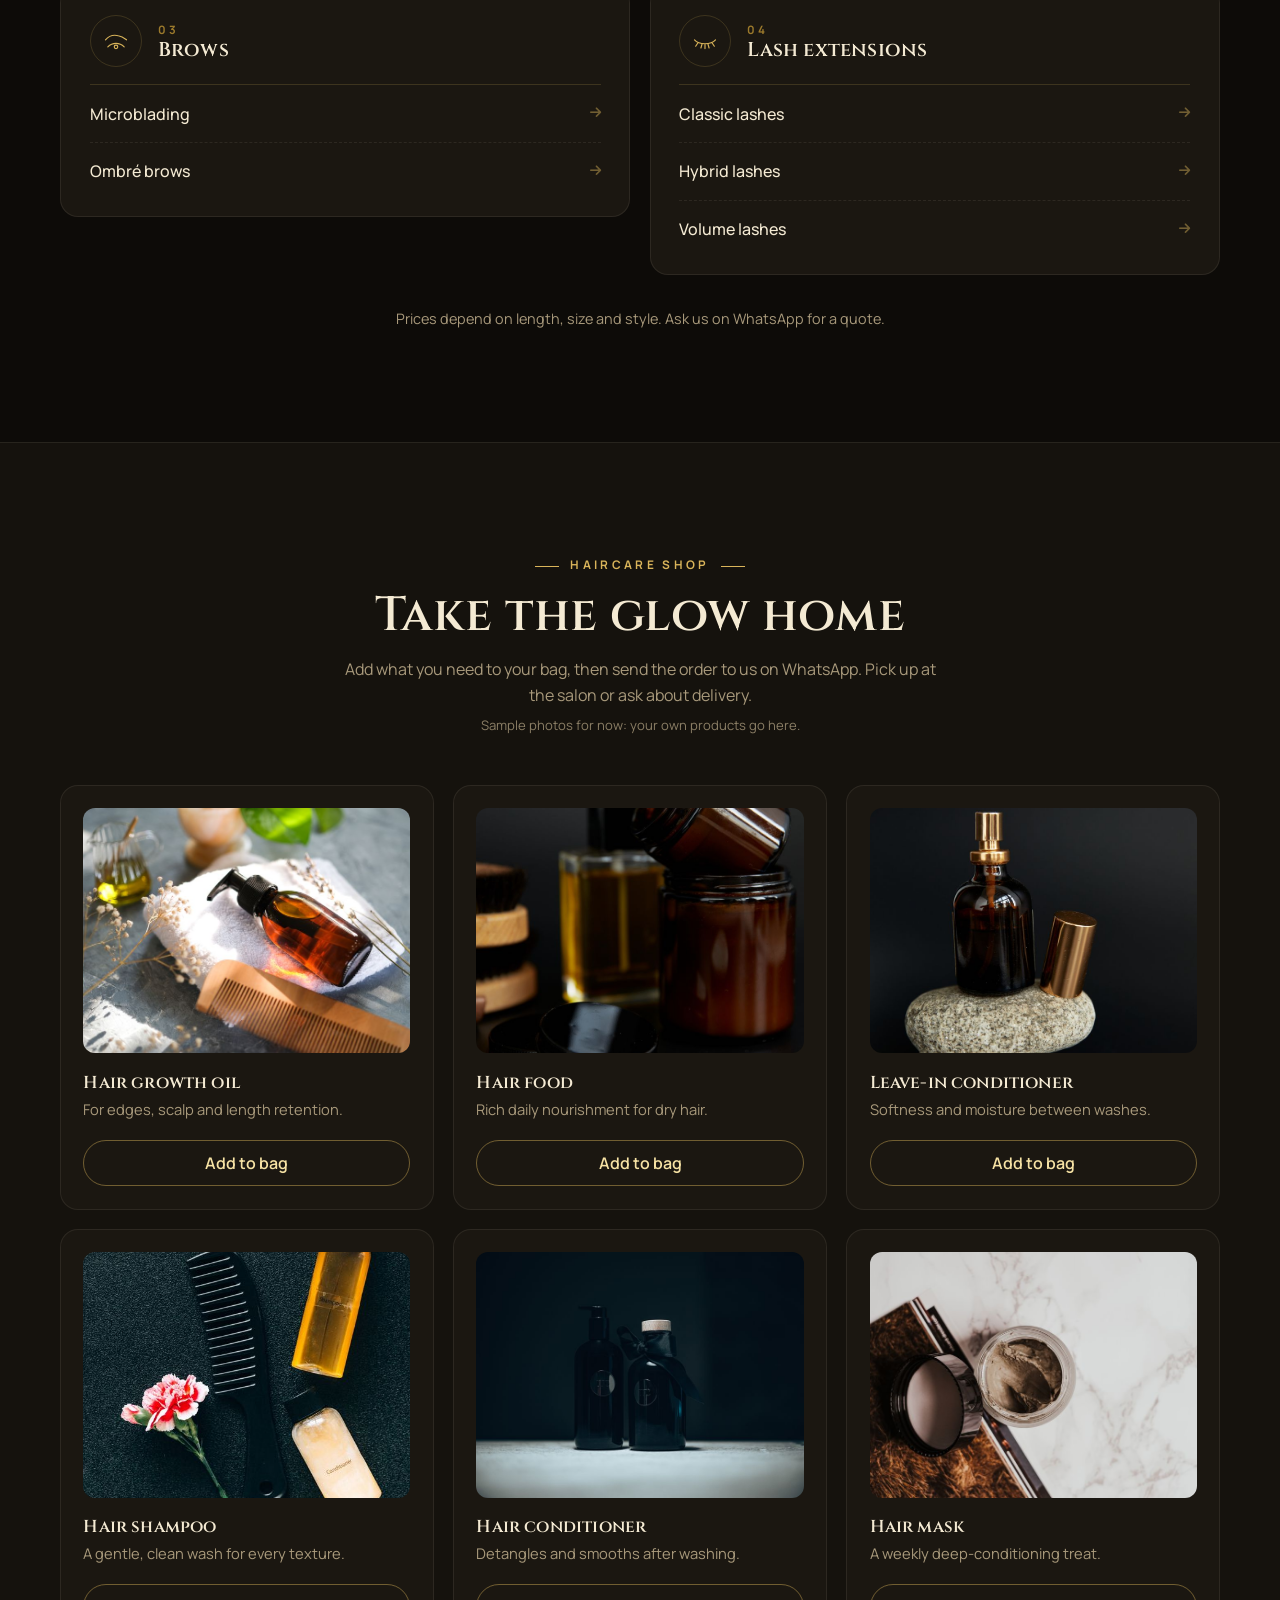
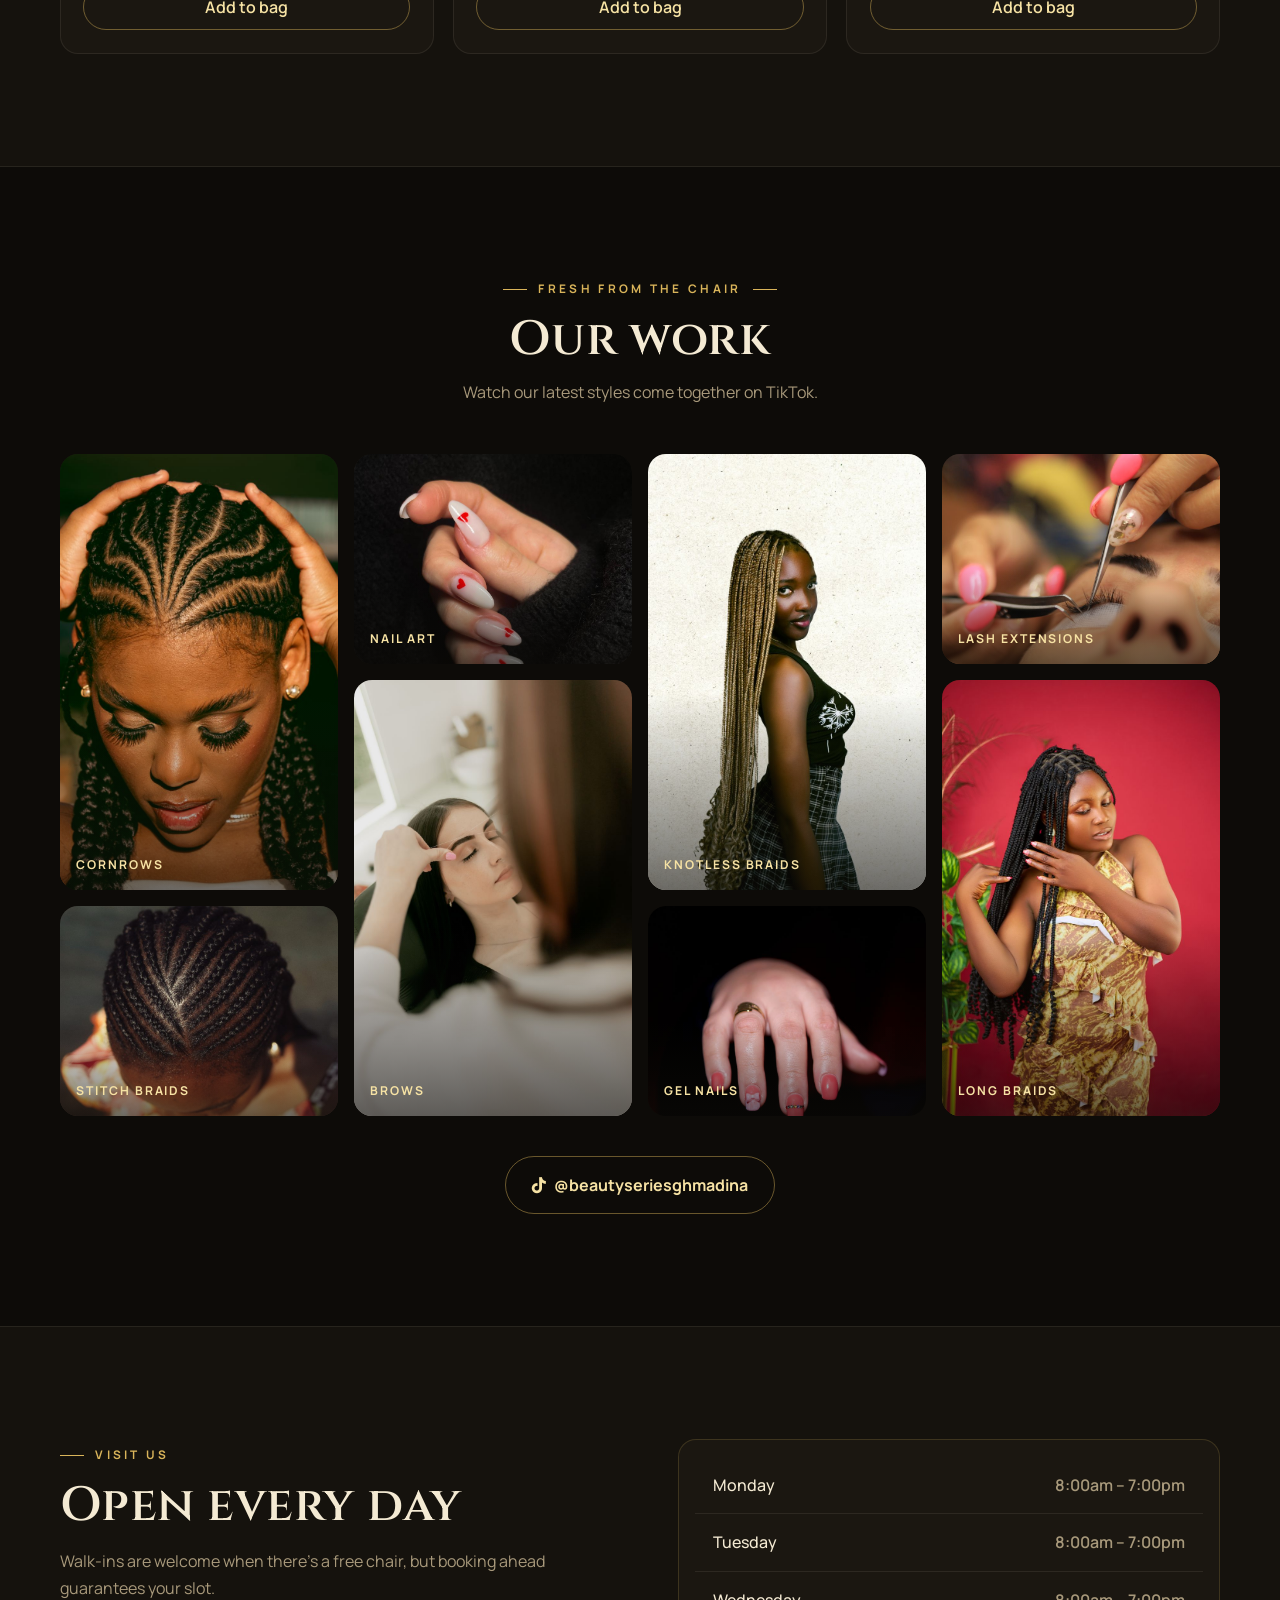
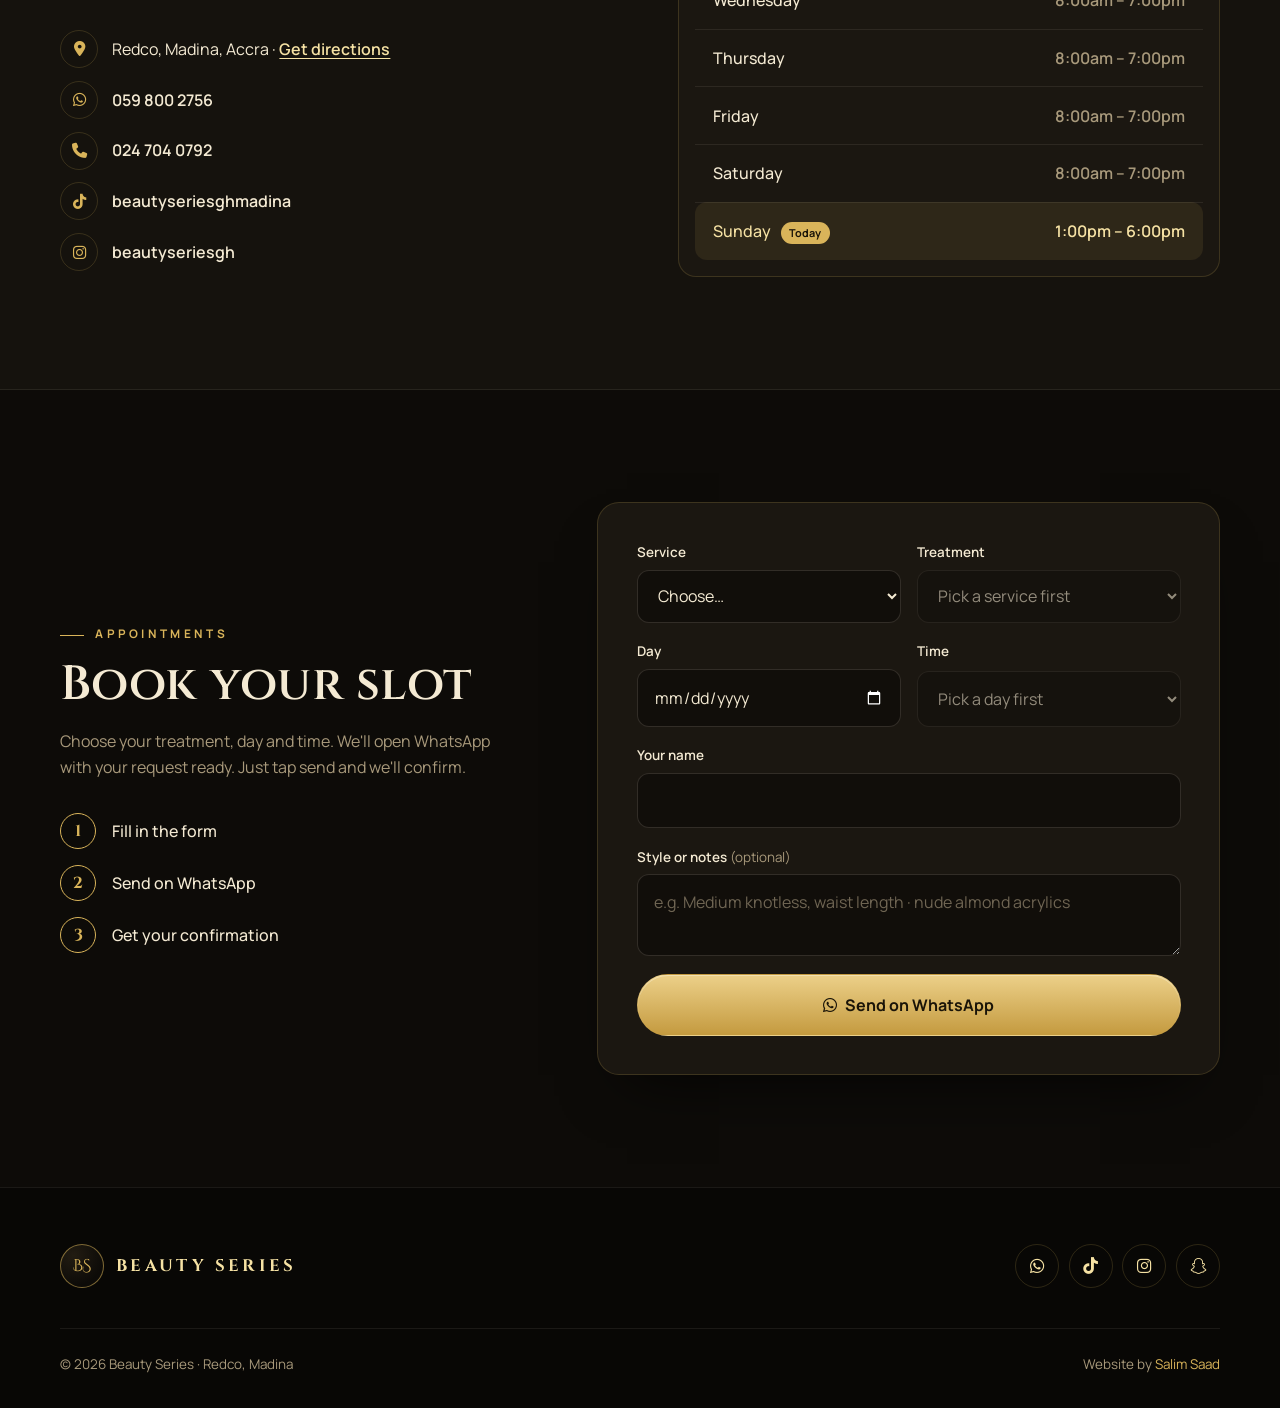
==== commit 3dbf97ac: "Shop: real product photos instead of line drawings (samples for now) Co-Authored-By: Claude Opus 5.5" ====
--- a/index.html
+++ b/index.html
@@ -9,6 +9,11 @@
   <meta property="og:type" content="website" />
   <meta property="og:title" content="Beauty Series · Madina" />
   <meta property="og:description" content="Hair, nails, brows and lashes, plus haircare products. Book or order on WhatsApp." />
+  <meta property="og:url" content="https://salimsaad-dot.github.io/beautyseries/" />
+  <meta property="og:image" content="https://salimsaad-dot.github.io/beautyseries/images/og-image.jpg" />
+  <meta property="og:image:width" content="1200" />
+  <meta property="og:image:height" content="630" />
+  <meta name="twitter:card" content="summary_large_image" />
   <meta name="theme-color" content="#0d0b08" />
 
   <link rel="icon" href="data:image/svg+xml,<svg xmlns='http://www.w3.org/2000/svg' viewBox='0 0 100 100'><rect width='100' height='100' rx='50' fill='%230d0b08'/><text x='50' y='64' font-size='42' text-anchor='middle' fill='%23d9b45a' font-family='Georgia,serif' font-weight='700'>BS</text></svg>" />
@@ -168,48 +173,49 @@
     </section>
 
     <!-- ===== SHOP ===== -->
-    <!-- TODO: confirm product names / brands / sizes and add prices + real product photos. -->
+    <!-- TODO: confirm product names / brands / sizes and add prices. Photos are Pexels samples: swap for her real products. -->
     <section class="section section-panel" id="shop">
       <div class="wrap">
         <div class="head">
           <p class="kicker">Haircare shop</p>
           <h2>Take the glow home</h2>
           <p>Add what you need to your bag, then send the order to us on WhatsApp. Pick up at the salon or ask about delivery.</p>
+          <p class="sample-note">Sample photos for now: your own products go here.</p>
         </div>
 
         <ul class="products reveal" id="products">
           <li class="product" data-product="Hair growth oil">
-            <div class="product-art"><svg viewBox="0 0 80 100" aria-hidden="true"><rect x="34" y="8" width="12" height="14" rx="2" /><path d="M30 22h20v8c8 4 10 10 10 18v38a6 6 0 0 1-6 6H26a6 6 0 0 1-6-6V48c0-8 2-14 10-18z" /><path d="M20 58h40" /></svg></div>
+            <div class="product-art"><img class="fade-img" src="images/product-growth-oil.jpg" alt="Amber bottle of hair oil beside a wooden comb" loading="lazy" width="800" height="600" /></div>
             <h3>Hair growth oil</h3>
             <p>For edges, scalp and length retention.</p>
             <div class="buy"><button type="button" class="add">Add to bag</button></div>
           </li>
           <li class="product" data-product="Hair food">
-            <div class="product-art"><svg viewBox="0 0 80 100" aria-hidden="true"><rect x="14" y="30" width="52" height="12" rx="3" /><path d="M16 42h48v34a8 8 0 0 1-8 8H24a8 8 0 0 1-8-8z" /><path d="M16 60h48" /></svg></div>
+            <div class="product-art"><img class="fade-img" src="images/product-hair-food.jpg" alt="Amber jars of rich hair butter on a dark shelf" loading="lazy" width="800" height="600" /></div>
             <h3>Hair food</h3>
             <p>Rich daily nourishment for dry hair.</p>
             <div class="buy"><button type="button" class="add">Add to bag</button></div>
           </li>
           <li class="product" data-product="Leave-in conditioner">
-            <div class="product-art"><svg viewBox="0 0 80 100" aria-hidden="true"><path d="M36 6h8v8h6l-2 10H32l-2-10h6z" /><path d="M28 24h24l4 8v52a6 6 0 0 1-6 6H30a6 6 0 0 1-6-6V32z" /><path d="M24 56h32" /></svg></div>
+            <div class="product-art"><img class="fade-img" src="images/product-leave-in.jpg" alt="Amber spray bottle on a stone" loading="lazy" width="800" height="600" /></div>
             <h3>Leave-in conditioner</h3>
             <p>Softness and moisture between washes.</p>
             <div class="buy"><button type="button" class="add">Add to bag</button></div>
           </li>
           <li class="product" data-product="Hair shampoo">
-            <div class="product-art"><svg viewBox="0 0 80 100" aria-hidden="true"><rect x="30" y="8" width="20" height="12" rx="3" /><path d="M24 20h32a4 4 0 0 1 4 4v60a6 6 0 0 1-6 6H26a6 6 0 0 1-6-6V24a4 4 0 0 1 4-4z" /><path d="M20 52h40" /></svg></div>
+            <div class="product-art"><img class="fade-img" src="images/product-shampoo.jpg" alt="Bottles of shampoo with a comb on a dark background" loading="lazy" width="800" height="600" /></div>
             <h3>Hair shampoo</h3>
             <p>A gentle, clean wash for every texture.</p>
             <div class="buy"><button type="button" class="add">Add to bag</button></div>
           </li>
           <li class="product" data-product="Hair conditioner">
-            <div class="product-art"><svg viewBox="0 0 80 100" aria-hidden="true"><path d="M26 8h28l-2 12H28z" /><path d="M22 20h36l2 10v54a6 6 0 0 1-6 6H26a6 6 0 0 1-6-6V30z" /><path d="M20 54h40" /></svg></div>
+            <div class="product-art"><img class="fade-img" src="images/product-conditioner.jpg" alt="Black pump bottles of conditioner" loading="lazy" width="800" height="600" /></div>
             <h3>Hair conditioner</h3>
             <p>Detangles and smooths after washing.</p>
             <div class="buy"><button type="button" class="add">Add to bag</button></div>
           </li>
           <li class="product" data-product="Hair mask">
-            <div class="product-art"><svg viewBox="0 0 80 100" aria-hidden="true"><rect x="10" y="40" width="60" height="10" rx="3" /><path d="M12 50h56v26a8 8 0 0 1-8 8H20a8 8 0 0 1-8-8z" /><path d="M12 64h56" /></svg></div>
+            <div class="product-art"><img class="fade-img" src="images/product-hair-mask.jpg" alt="Open jar of creamy hair mask" loading="lazy" width="800" height="600" /></div>
             <h3>Hair mask</h3>
             <p>A weekly deep-conditioning treat.</p>
             <div class="buy"><button type="button" class="add">Add to bag</button></div>
--- a/style.css
+++ b/style.css
@@ -77,8 +77,12 @@
 .brand-name { font-family: var(--display); font-weight: 700; font-size: 1.05rem; letter-spacing: .2em; text-transform: uppercase; color: var(--gold-hi); }
 
 /* ---------- Header ---------- */
-.header { position: fixed; inset: 0 0 auto; z-index: 100; height: var(--header-h); display: flex; align-items: center; transition: background .3s var(--ease), box-shadow .3s var(--ease); }
-.header.scrolled { background: rgba(13, 11, 8, .86); backdrop-filter: blur(14px); -webkit-backdrop-filter: blur(14px); box-shadow: 0 1px 0 var(--line); }
+/* The frosted blur sits on a layer behind the header, not on the header itself:
+   a backdrop-filter on the header would trap the full-screen phone menu inside the 72px bar. */
+.header { position: fixed; inset: 0 0 auto; z-index: 100; height: var(--header-h); display: flex; align-items: center; transition: box-shadow .3s var(--ease); }
+.header::before { content: ""; position: absolute; inset: 0; z-index: -1; pointer-events: none; transition: background .3s var(--ease); }
+.header.scrolled { box-shadow: 0 1px 0 var(--line); }
+.header.scrolled::before { background: rgba(13, 11, 8, .86); backdrop-filter: blur(14px); -webkit-backdrop-filter: blur(14px); }
 .header-inner { display: flex; align-items: center; justify-content: space-between; }
 .nav { display: flex; align-items: center; gap: 2rem; }
 .nav a:not(.btn) { text-decoration: none; font-weight: 500; font-size: .95rem; color: var(--cream); transition: color .25s; }
@@ -183,14 +187,11 @@
 }
 .product.in-bag { border-color: rgba(217, 180, 90, .55); }
 .product-art {
-  display: grid; place-items: center; aspect-ratio: 16 / 10; border-radius: 12px; margin-bottom: 1.2rem;
-  background: radial-gradient(circle at 50% 70%, rgba(217, 180, 90, .16), transparent 65%), var(--field);
-}
-.product-art svg {
-  width: 30%; height: auto; fill: rgba(217, 180, 90, .08); stroke: var(--gold); stroke-width: 1.6; stroke-linejoin: round; stroke-linecap: round;
-  transform-origin: 50% 90%; transition: rotate .3s var(--ease), translate .3s var(--ease);
-}
-@media (hover: hover) { .product:hover .product-art svg { rotate: -6deg; translate: 0 -2px; } } /* picked off the shelf */
+  aspect-ratio: 4 / 3; border-radius: 12px; margin-bottom: 1.2rem; overflow: hidden; background: var(--field);
+}
+.product-art img { width: 100%; height: 100%; object-fit: cover; transition: transform .5s var(--ease); }
+@media (hover: hover) { .product:hover .product-art img { transform: scale(1.04); } }
+.sample-note { font-size: .82rem; color: var(--muted); opacity: .8; margin-top: .4rem; }
 .product h3 { font-size: 1.08rem; margin-bottom: .3rem; }
 .product p { color: var(--muted); font-size: .92rem; flex: 1; }
 .buy { margin-top: 1.2rem; height: 46px; display: grid; }
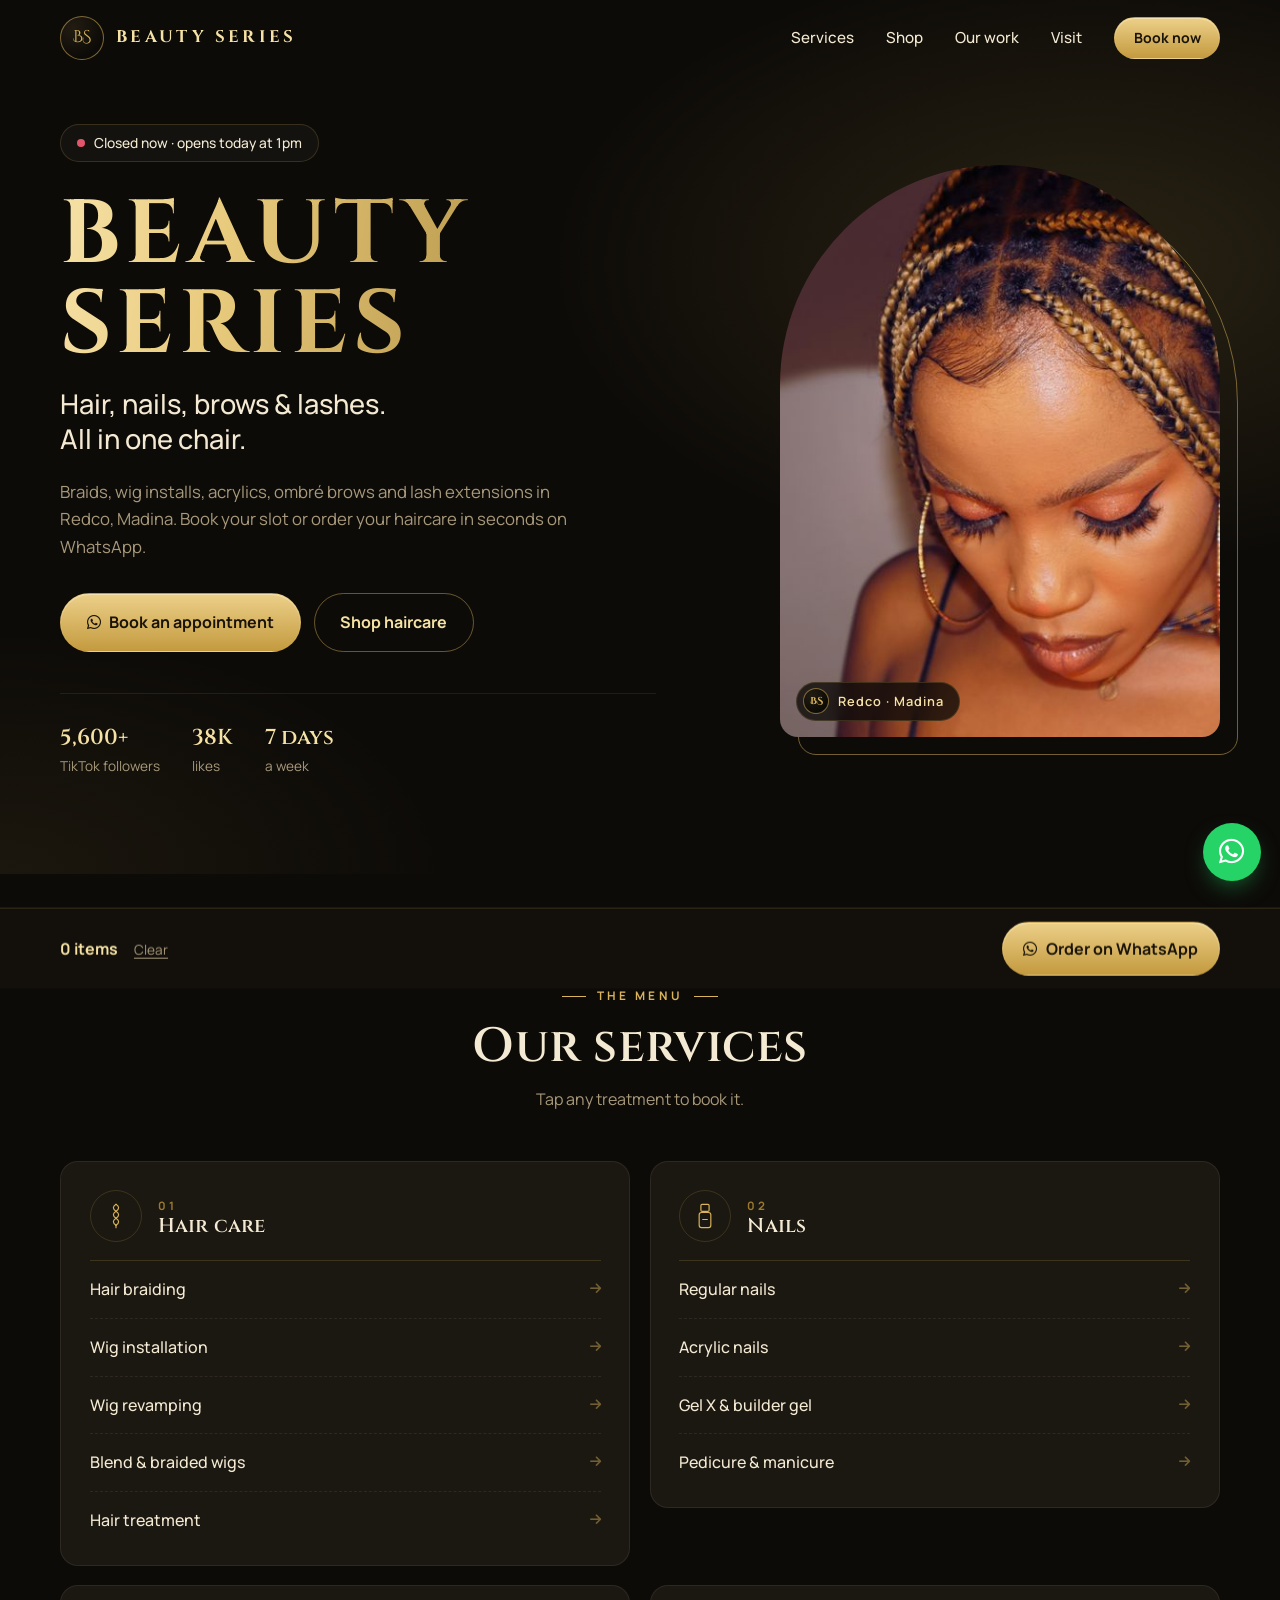
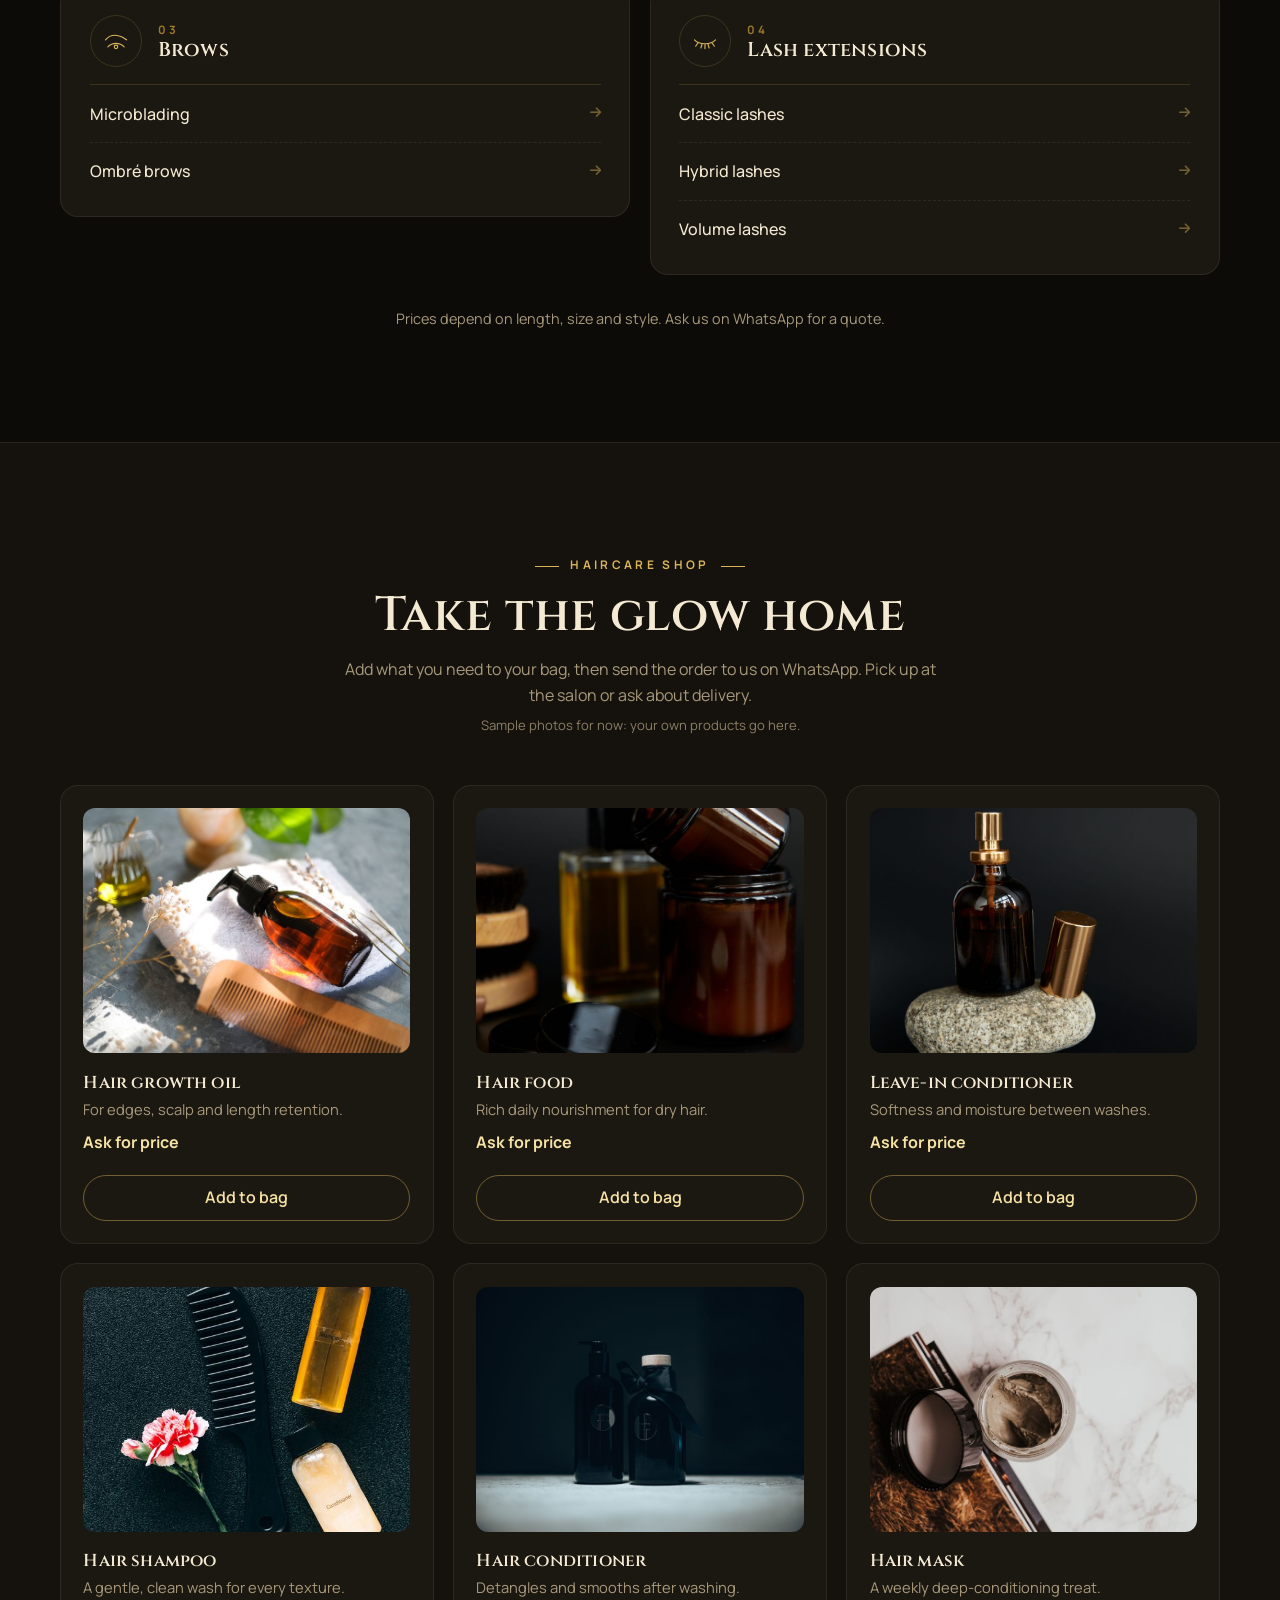
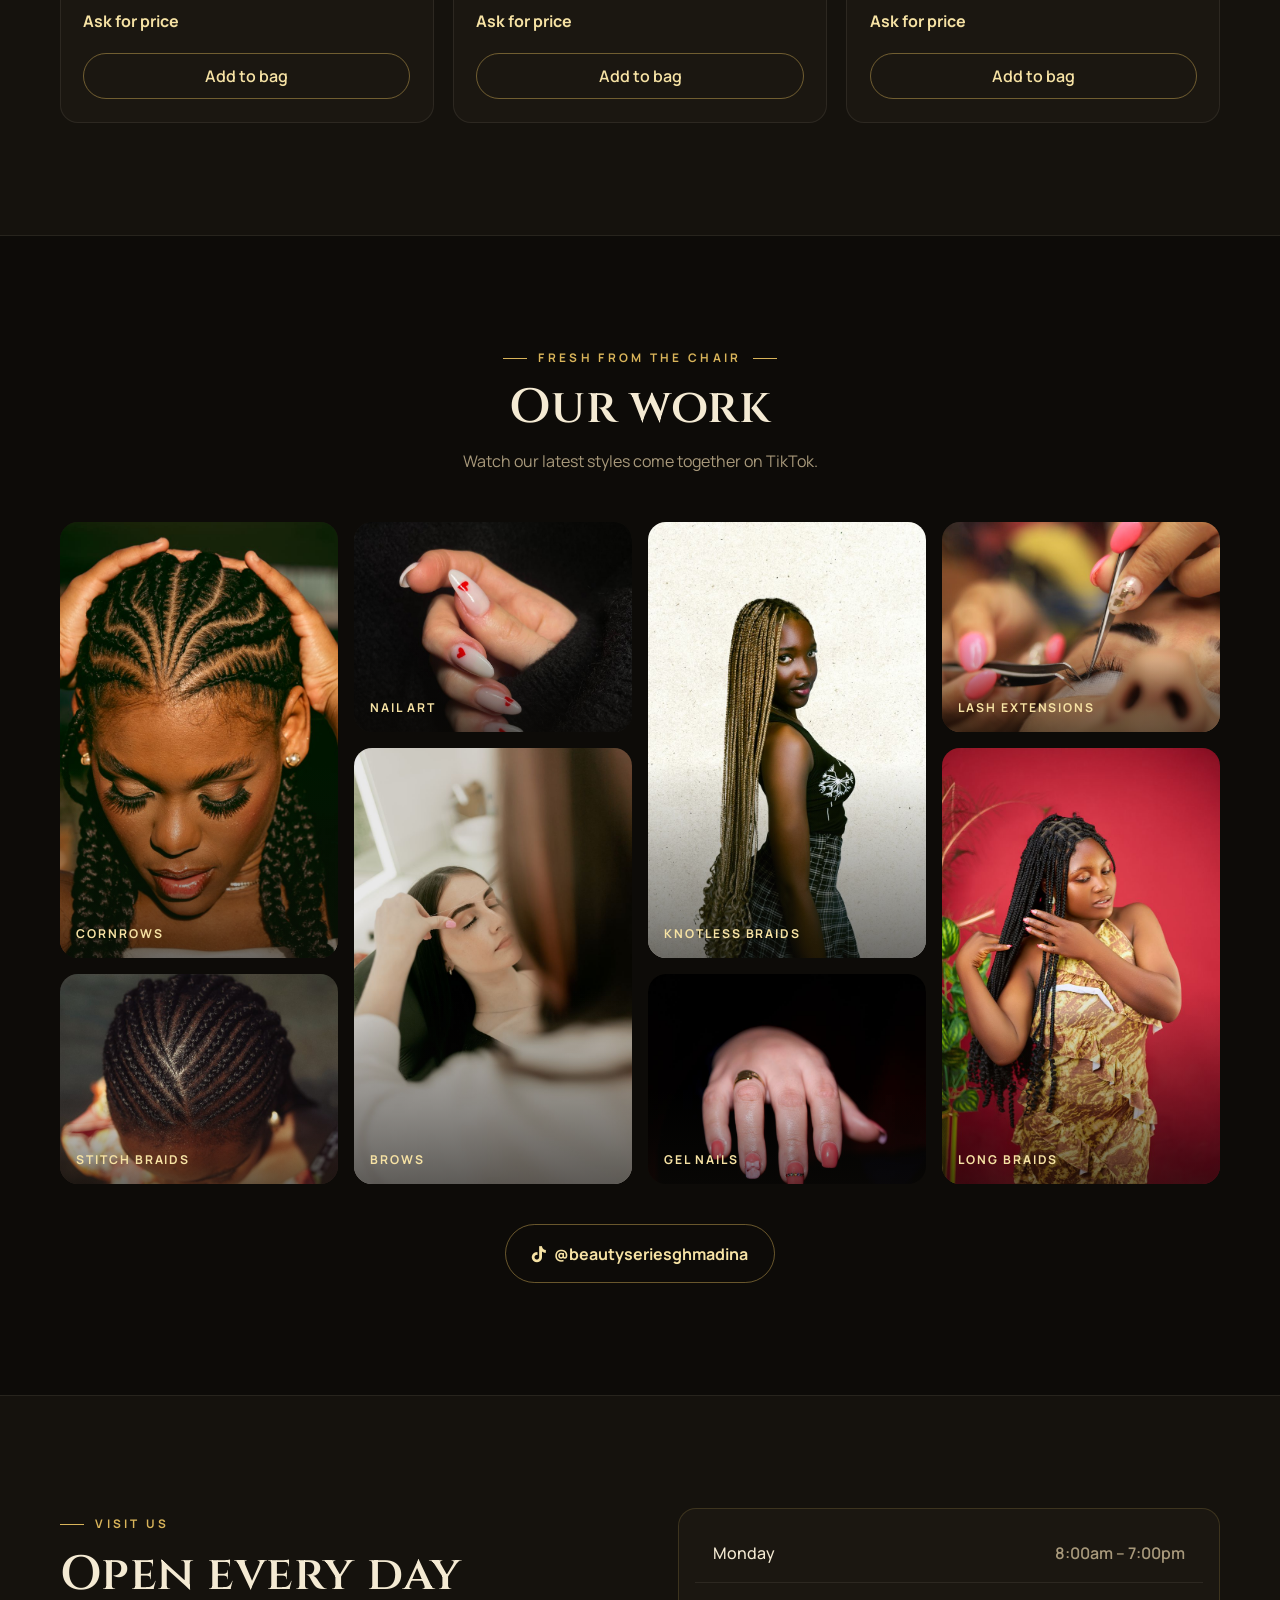
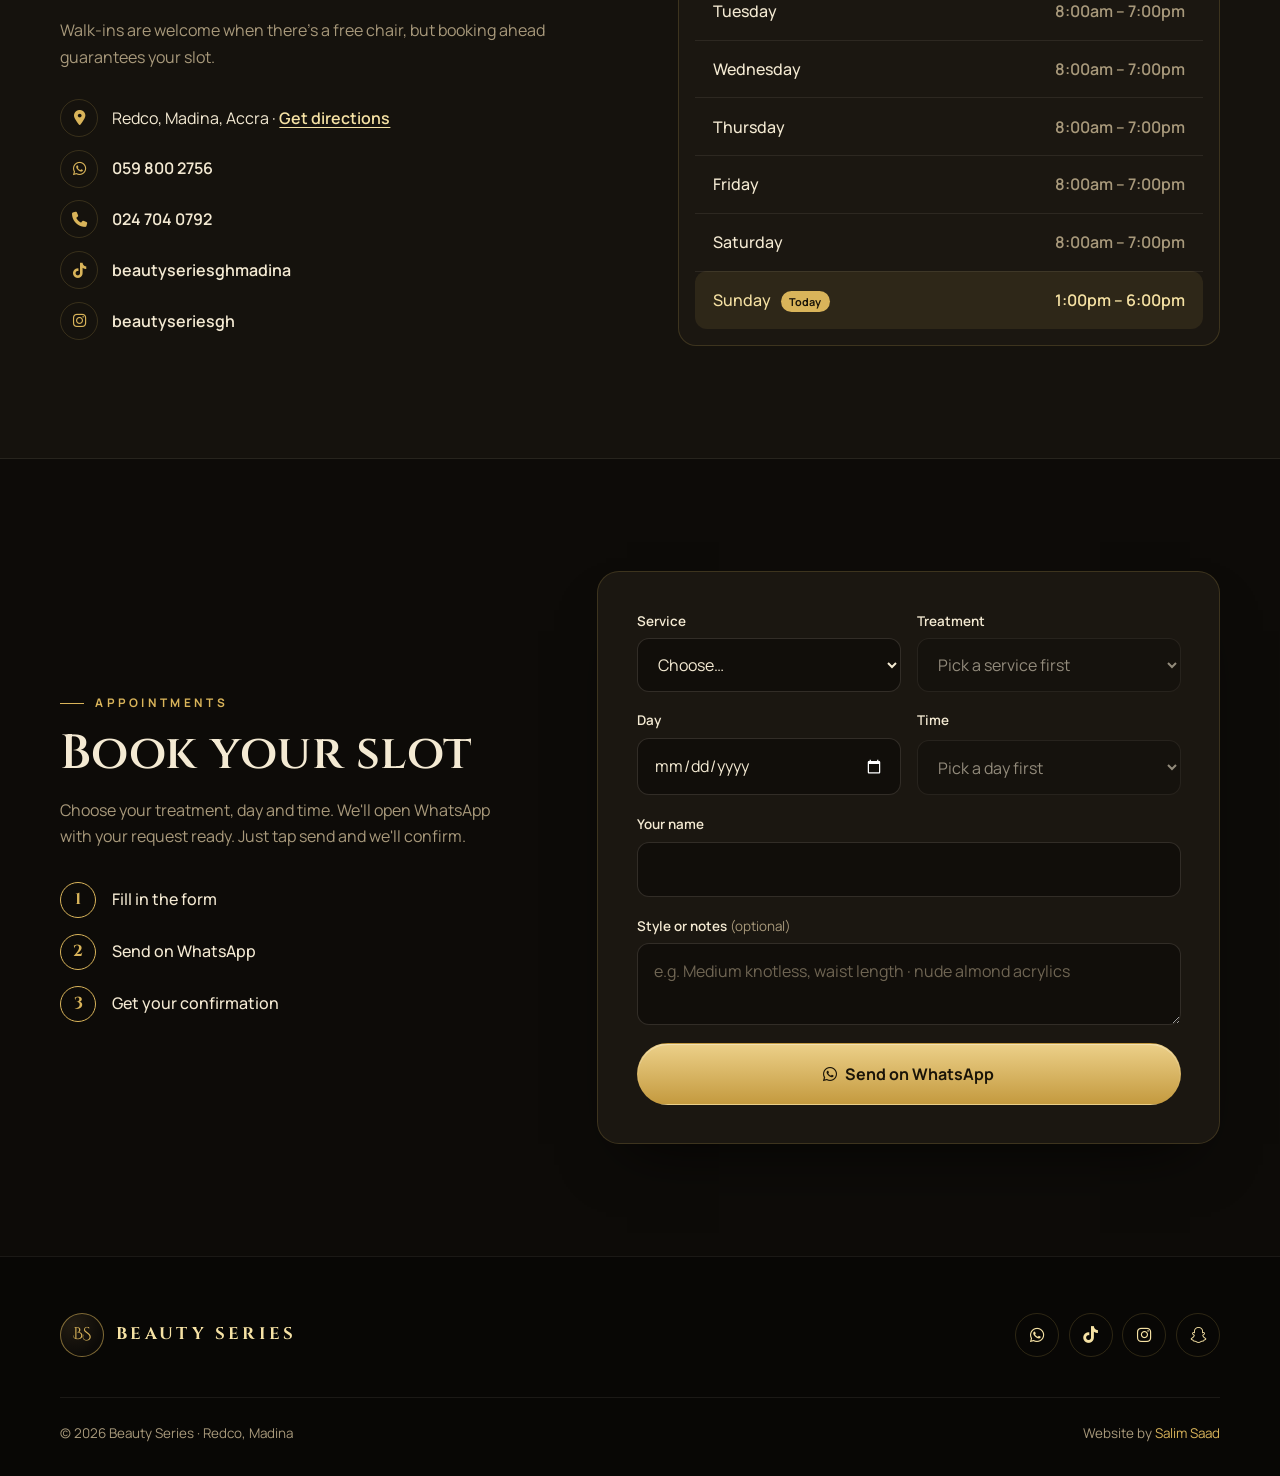
==== commit 00598cd6: "Products owner page: add, edit, price, sold out, hide, reorder (preview mode) Co-Authored-By: Claude" ====
--- a/index.html
+++ b/index.html
@@ -396,5 +396,6 @@
   <a href="https://wa.me/233598002756" class="wa" target="_blank" rel="noopener" aria-label="Chat on WhatsApp"><i class="fa-brands fa-whatsapp"></i></a>
 
   <script src="script.js"></script>
+  <script type="module" src="js/products.js"></script>
 </body>
 </html>
--- a/style.css
+++ b/style.css
@@ -424,3 +424,11 @@
   *, *::before, *::after { animation: none !important; transition: none !important; scroll-behavior: auto !important; }
   .js .reveal { opacity: 1; translate: none; }
 }
+
+/* ---- Shop list from the owner page (js/products.js) ---- */
+.product .price { flex: 0; color: var(--gold-hi); font-weight: 700; font-size: 1rem; margin-top: .5rem; }
+.product-art { position: relative; }
+.sold-tag { position: absolute; left: .7rem; top: .7rem; background: var(--bg); color: var(--cream); border: 1px solid var(--line); font-size: .7rem; font-weight: 700; letter-spacing: .12em; text-transform: uppercase; padding: .3rem .7rem; border-radius: 999px; }
+.product.is-sold .product-art img { filter: grayscale(.7); opacity: .6; }
+.add:disabled { opacity: .45; cursor: not-allowed; }
+.product-empty { grid-column: 1 / -1; text-align: center; color: var(--muted); padding: 2rem 0; }
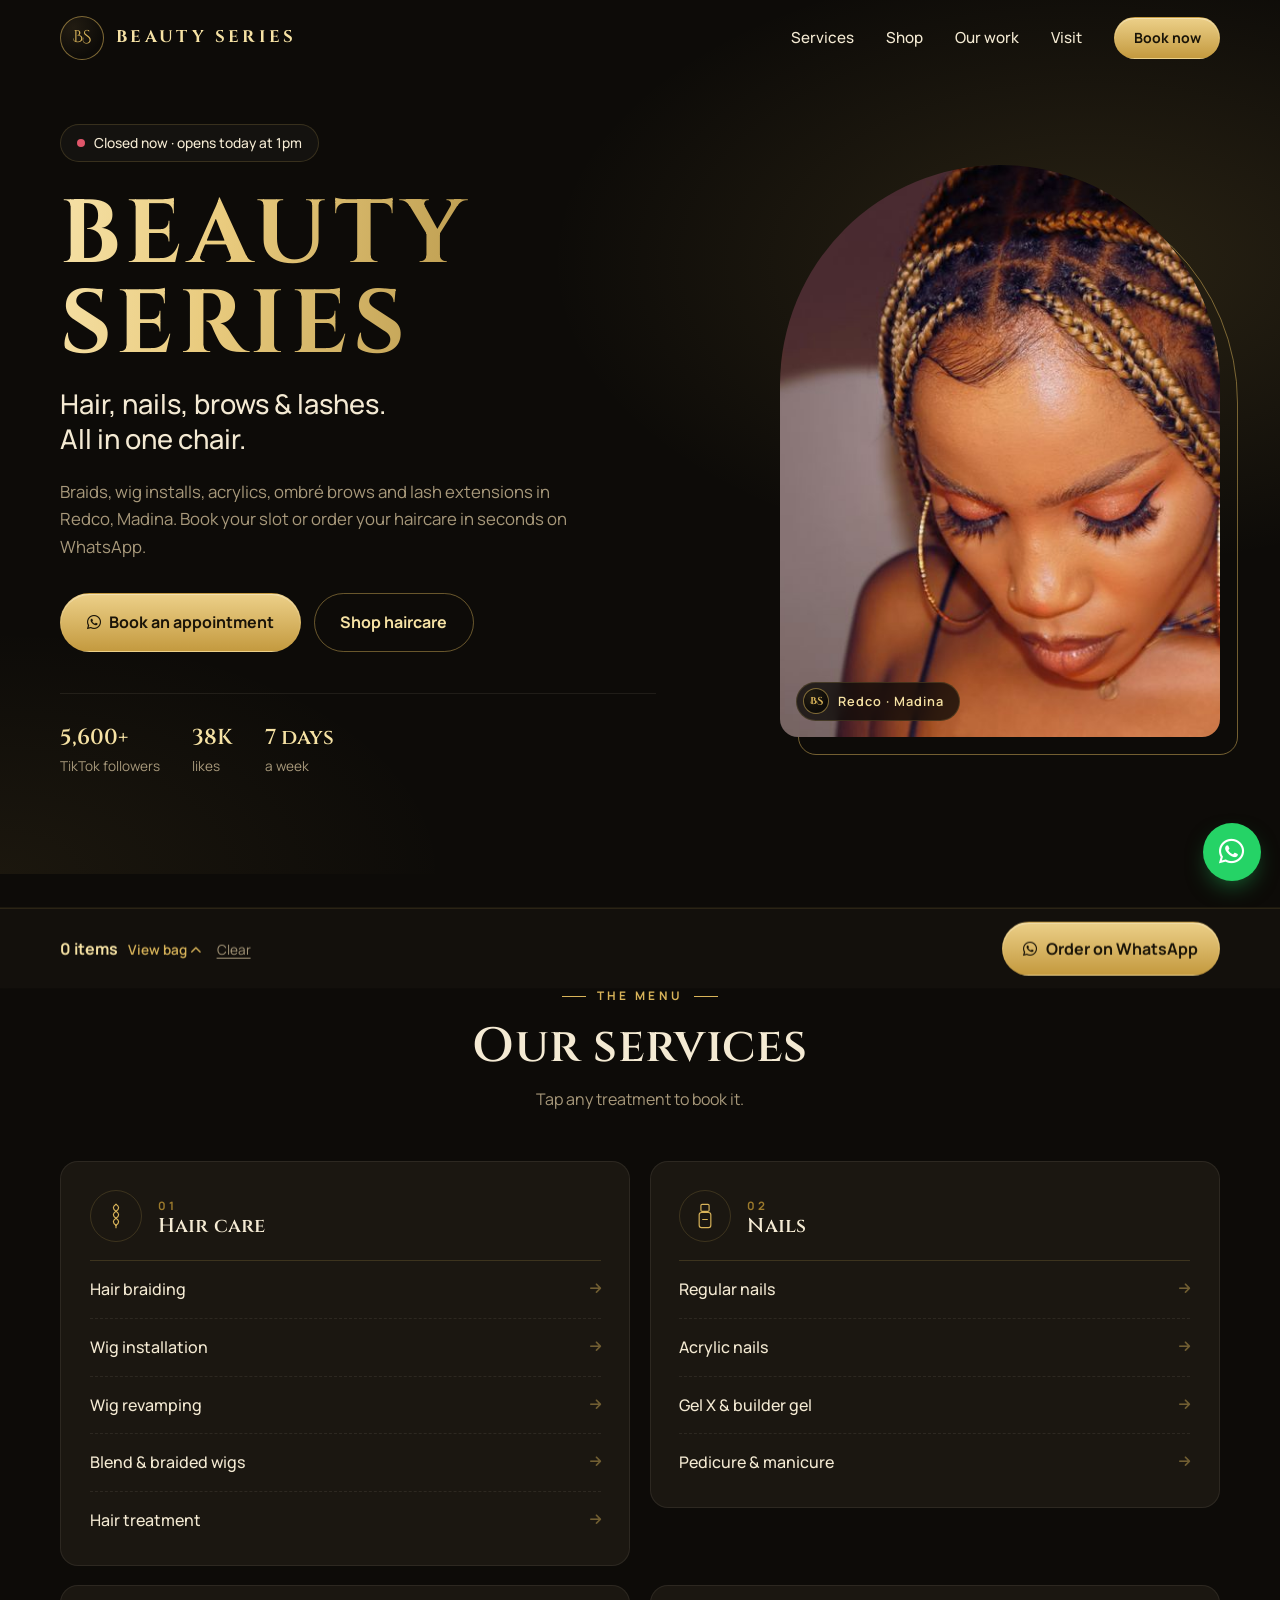
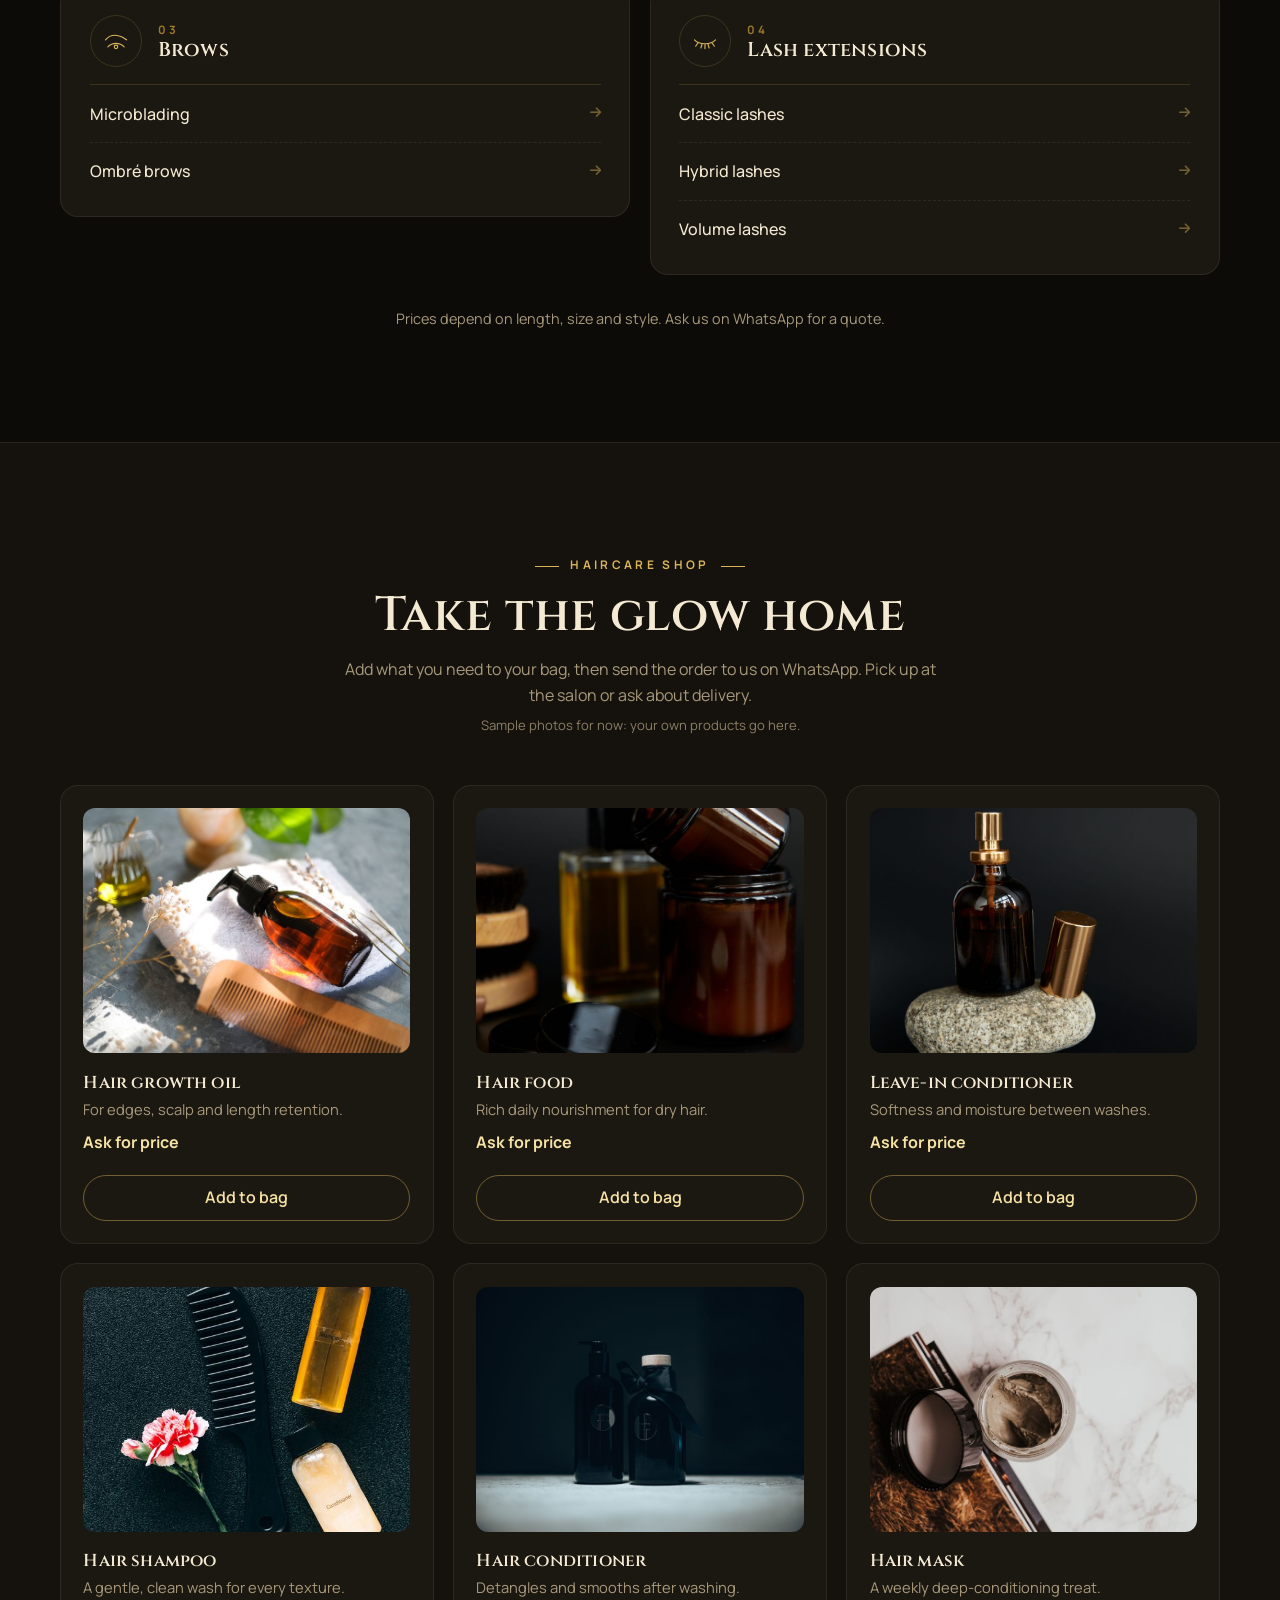
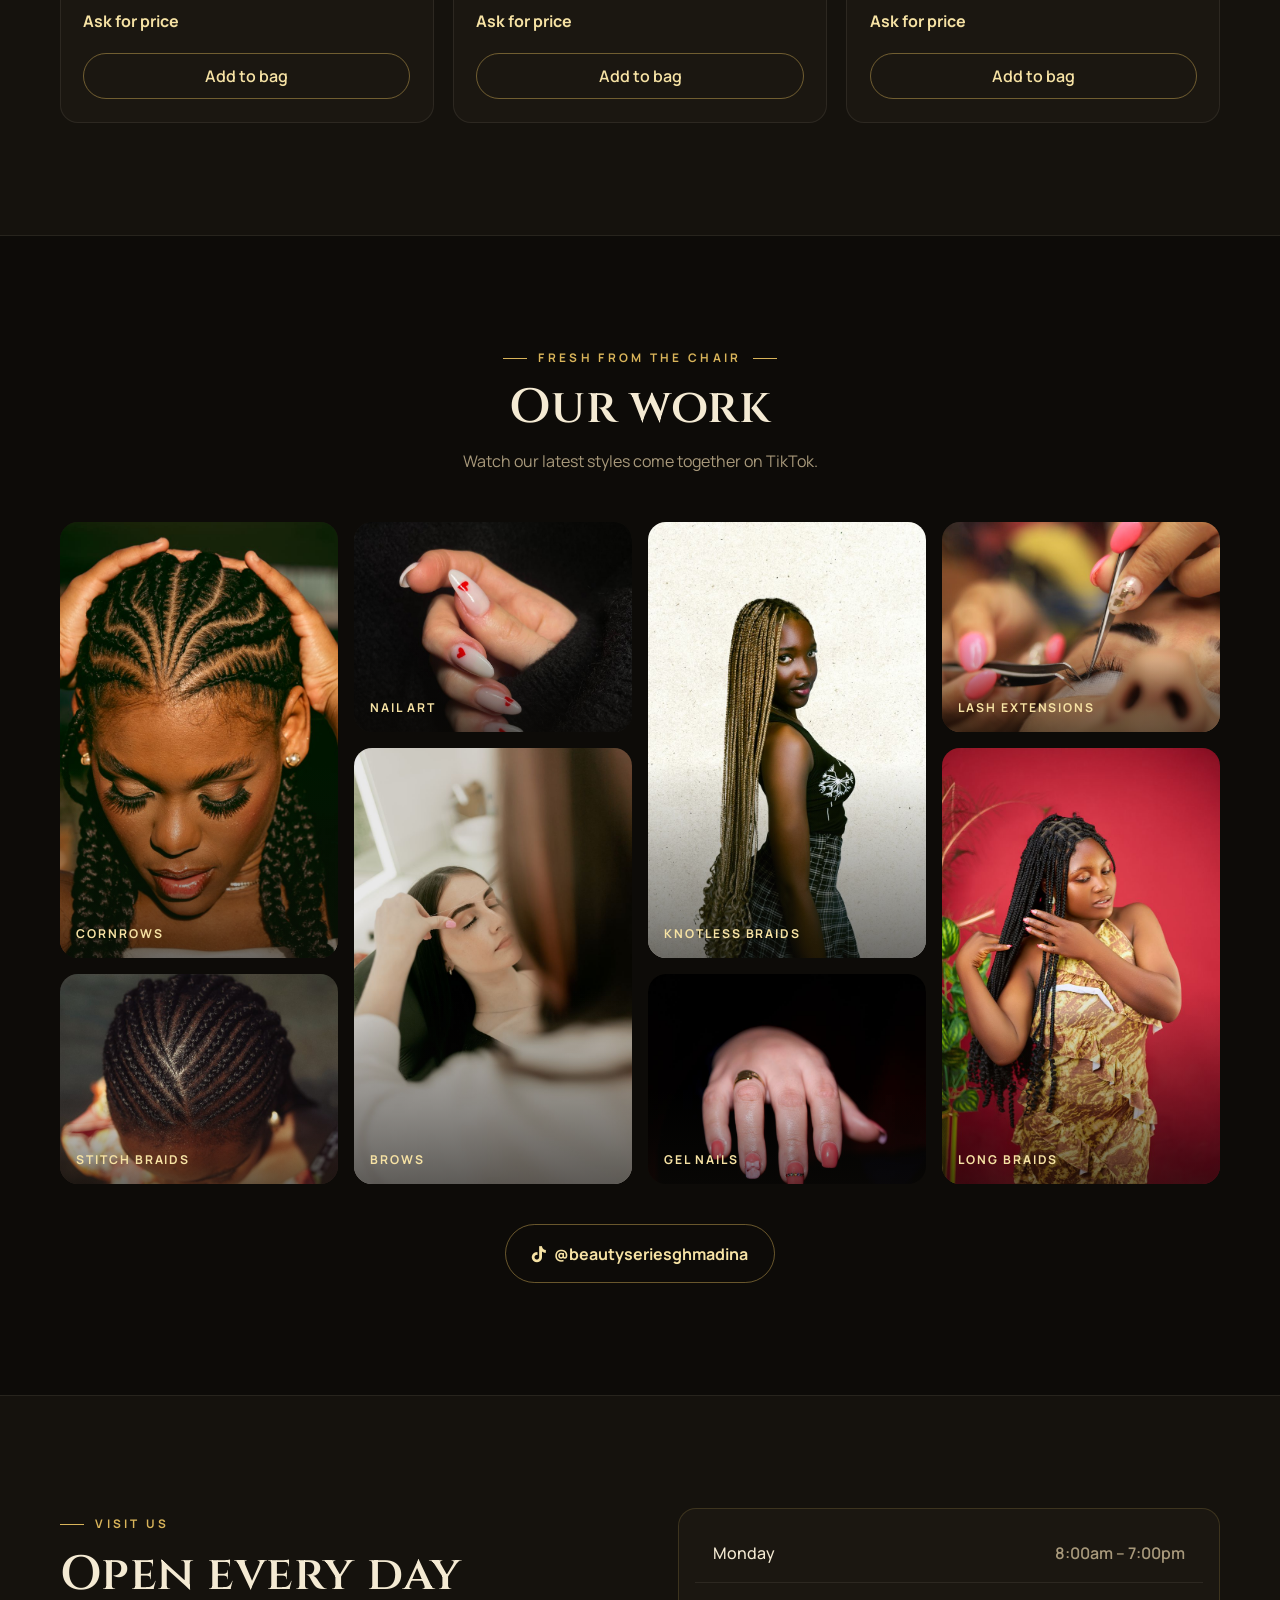
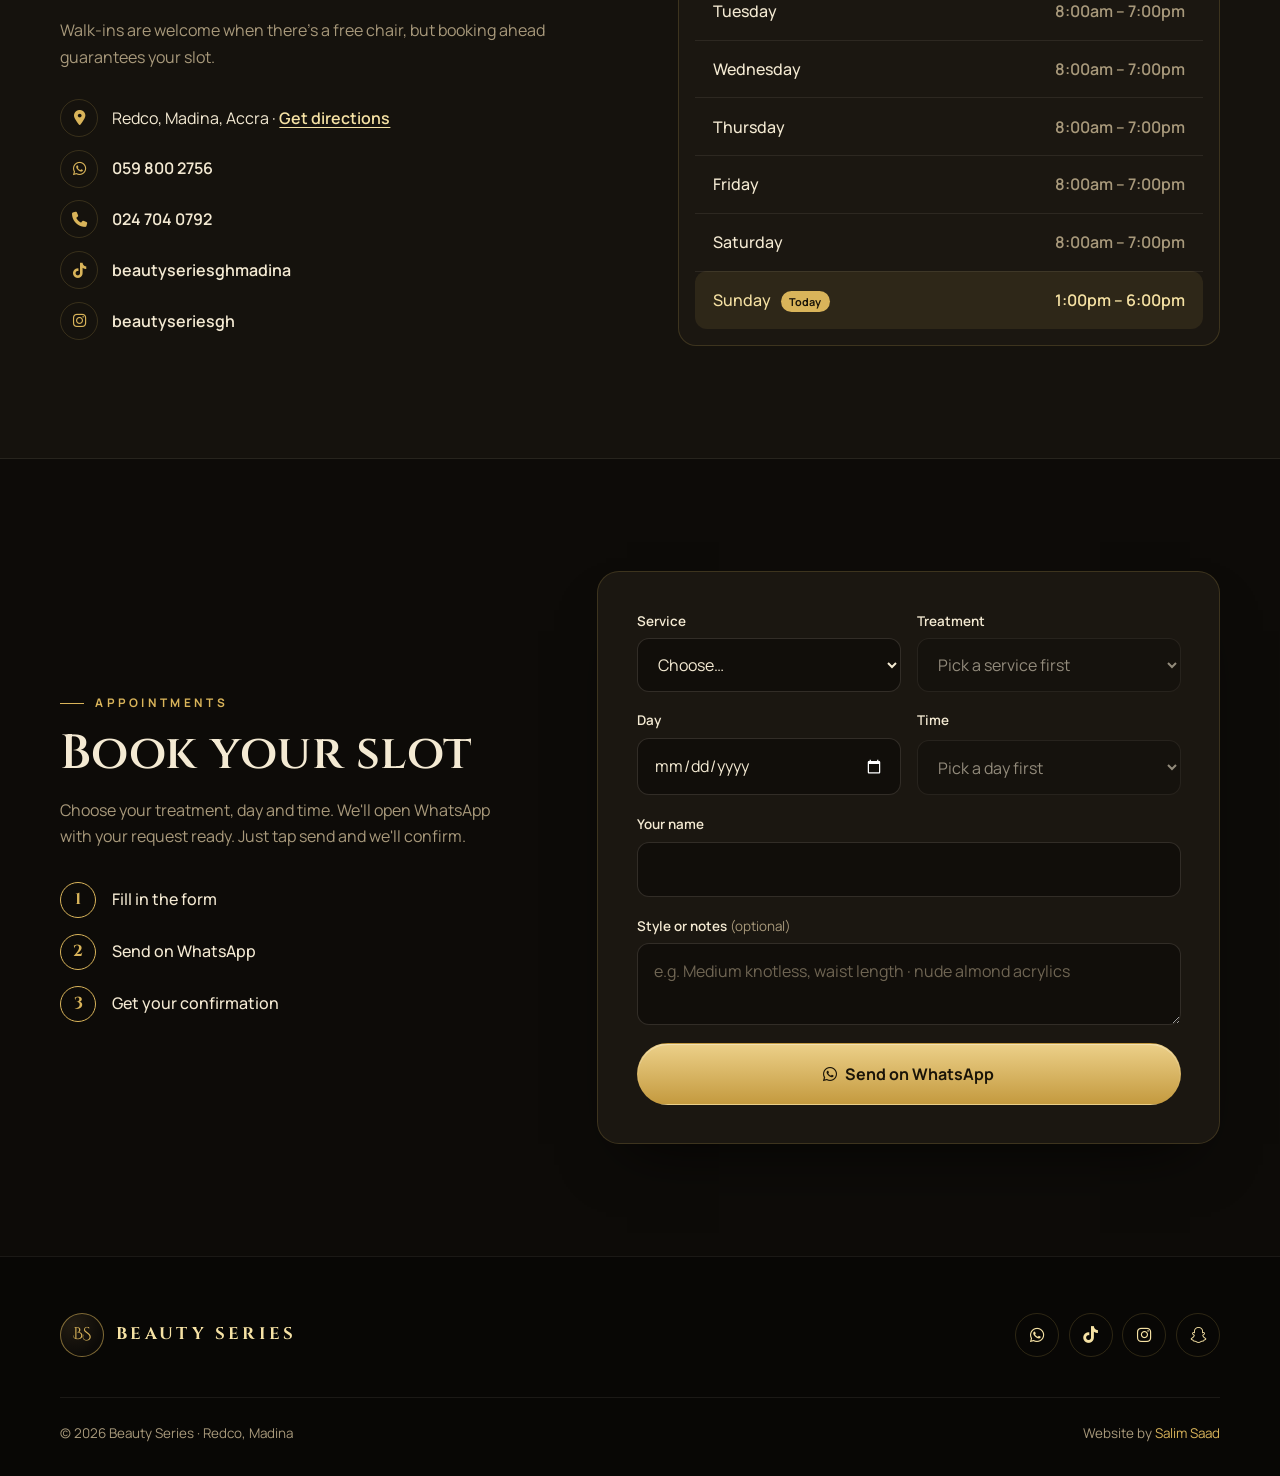
==== commit 76cfa690: "Shop bag: tap the item count to view and change what's in the bag Co-Authored-By: Claude Opus 5.5 <n" ====
--- a/index.html
+++ b/index.html
@@ -384,9 +384,16 @@
 
   <!-- Shopping bag bar (appears once something is added) -->
   <div class="bag" id="bag" aria-hidden="true" inert>
+    <div class="bag-list" id="bagList" hidden>
+      <ul id="bagLines"></ul>
+      <p class="bag-total" id="bagTotal"></p>
+    </div>
     <div class="bag-inner">
       <div class="bag-info">
-        <span class="bag-count" id="bagCount" aria-live="polite">0 items</span>
+        <button type="button" class="bag-toggle" id="bagToggle" aria-expanded="false" aria-controls="bagList">
+          <span class="bag-count" id="bagCount" aria-live="polite">0 items</span>
+          <span class="bag-view"><span id="bagViewLabel">View bag</span> <i class="fa-solid fa-chevron-up" aria-hidden="true"></i></span>
+        </button>
         <button type="button" class="bag-clear" id="bagClear">Clear</button>
       </div>
       <button type="button" class="btn" id="bagSend"><i class="fa-brands fa-whatsapp" aria-hidden="true"></i> Order on WhatsApp</button>
--- a/style.css
+++ b/style.css
@@ -223,6 +223,23 @@
 .bag-inner { width: min(1160px, 100%); margin-inline: auto; display: flex; align-items: center; justify-content: space-between; gap: 1rem; }
 .bag-info { display: flex; align-items: baseline; gap: 1rem; }
 .bag-count { font-weight: 700; color: var(--gold-hi); display: inline-block; }
+.bag-toggle { display: flex; align-items: baseline; gap: .6rem; background: none; border: 0; color: inherit; font: inherit; cursor: pointer; padding: .3rem 0; text-align: left; }
+.bag-view { font-size: .85rem; font-weight: 600; color: var(--gold); white-space: nowrap; }
+.bag-view i { font-size: .7rem; transition: rotate .25s var(--ease); }
+.bag-toggle[aria-expanded="true"] .bag-view i { rotate: 180deg; }
+.bag-list { width: min(1160px, 100%); margin: 0 auto .8rem; max-height: min(52vh, 420px); overflow-y: auto; border-bottom: 1px solid var(--line); padding-bottom: .6rem; }
+.bag-list ul { list-style: none; }
+.bag-line { display: grid; grid-template-columns: 52px 1fr auto; align-items: center; gap: .8rem; padding: .55rem 0; border-bottom: 1px solid var(--line-soft); }
+.bag-line:last-child { border-bottom: 0; }
+.bag-line img { width: 52px; height: 52px; border-radius: 12px; object-fit: cover; background: var(--card); }
+.bag-line b { display: block; font-weight: 600; color: var(--cream); font-size: .95rem; }
+.bag-line small { color: var(--muted); font-size: .8rem; }
+.bag-line .qty { gap: .5rem; padding: .2rem; }
+.bag-line .qty button { width: 32px; height: 32px; font-size: 1rem; }
+.bag-line .qty output { min-width: 1.2em; text-align: center; }
+.bag-total { margin-top: .5rem; font-size: .9rem; color: var(--muted); }
+.bag-total b { color: var(--gold-hi); }
+body.bag-list-open .wa { opacity: 0; pointer-events: none; }
 .bag-clear { background: none; border: 0; color: var(--muted); font-size: .85rem; text-decoration: underline; text-underline-offset: 3px; cursor: pointer; }
 .bag .btn { padding: .8rem 1.3rem; }
 body.bag-open .wa { translate: 0 calc(-1 * var(--bag-h, 78px)); }
@@ -418,6 +435,7 @@
   .week th, .week td { padding: .85rem .7rem; font-size: .95rem; }
   .bag .btn { padding: .75rem 1rem; font-size: .9rem; }
   .bag-info { flex-direction: column; gap: 0; }
+  .bag-toggle { flex-direction: column; gap: 0; padding: 0; }
 }
 
 @media (prefers-reduced-motion: reduce) {
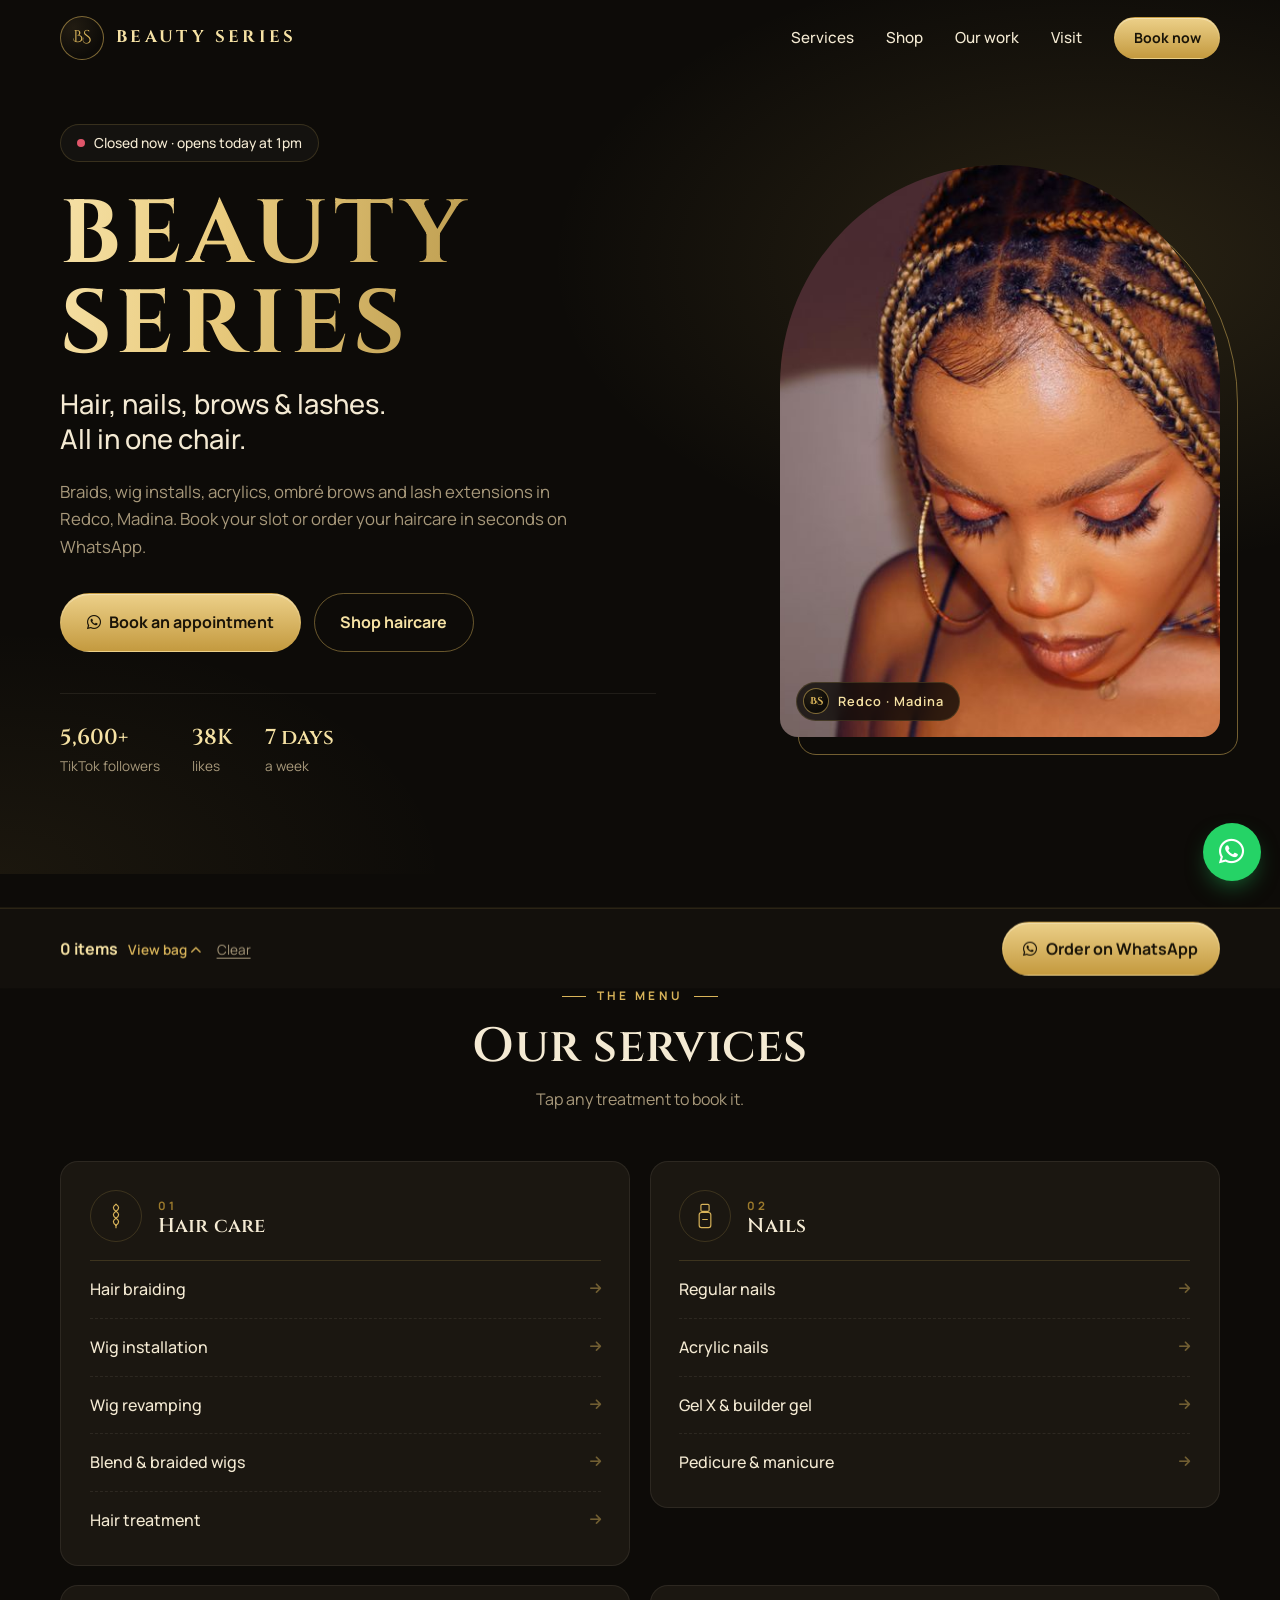
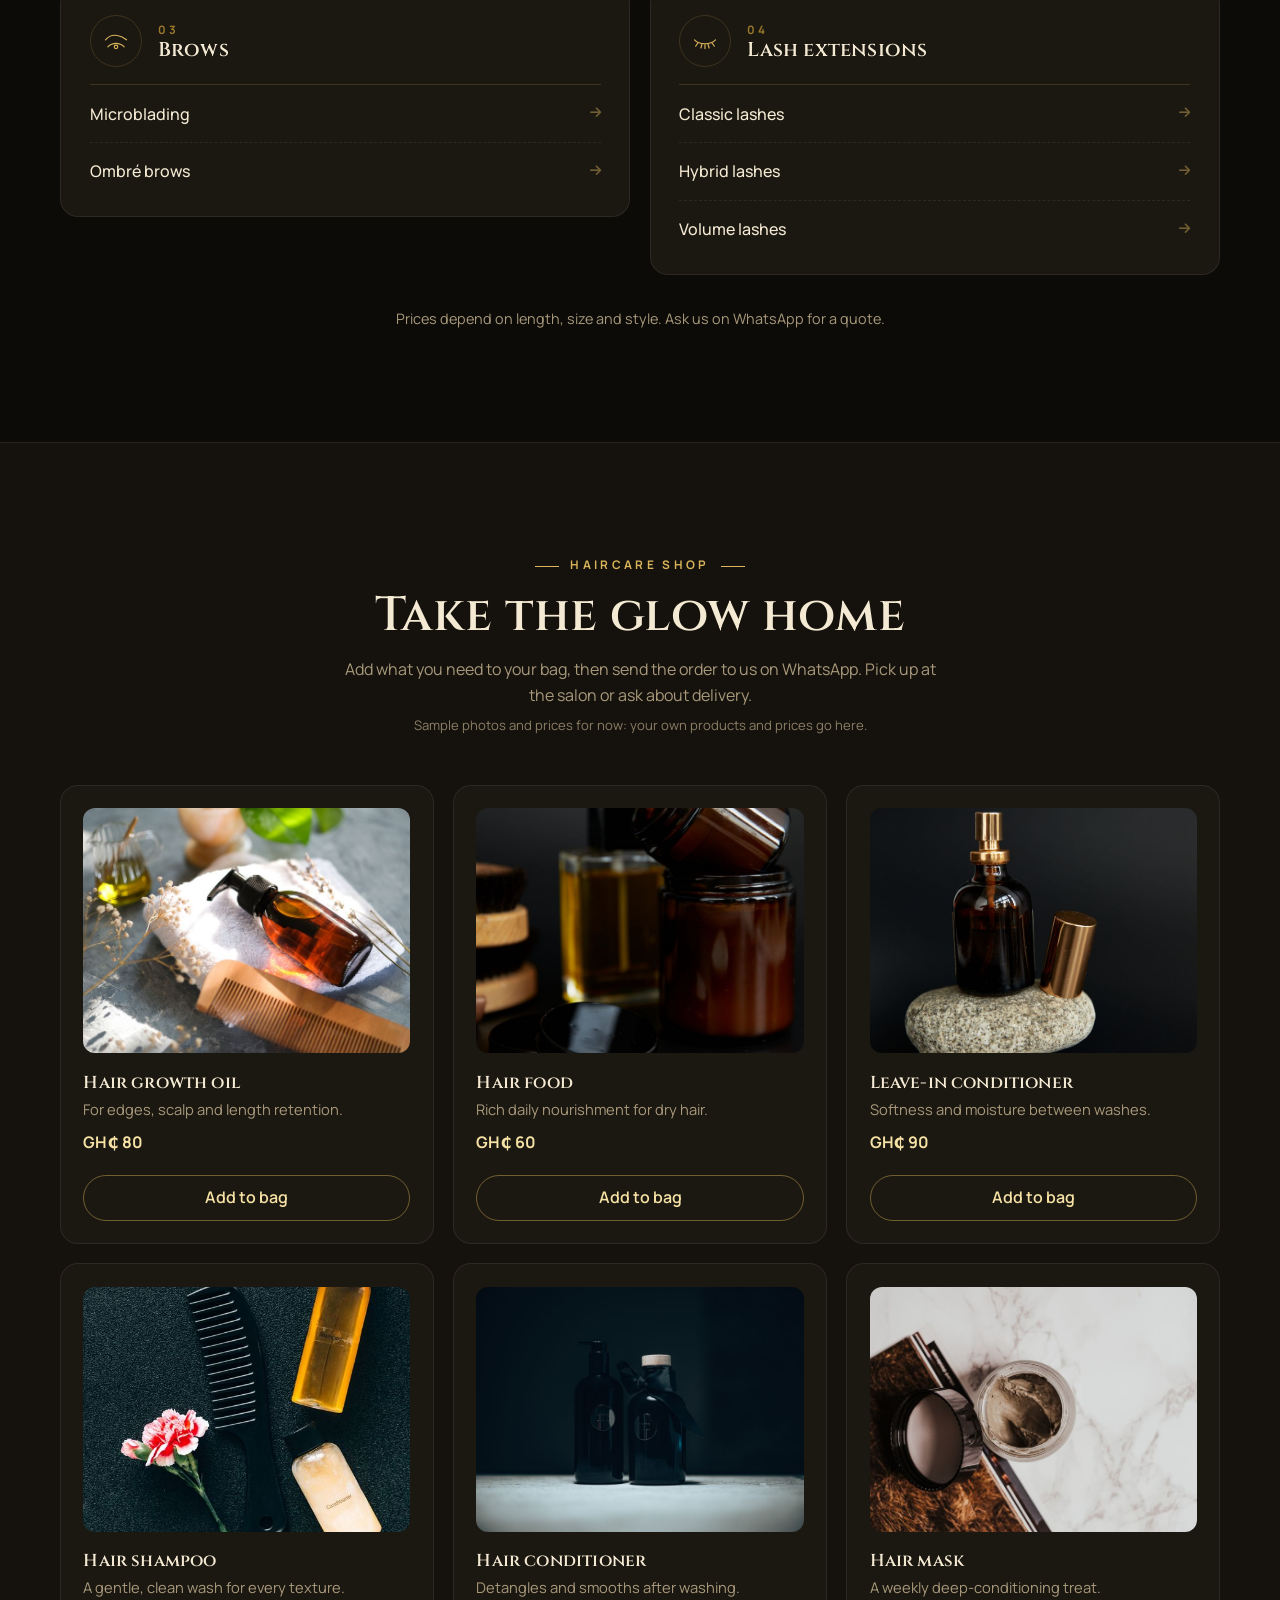
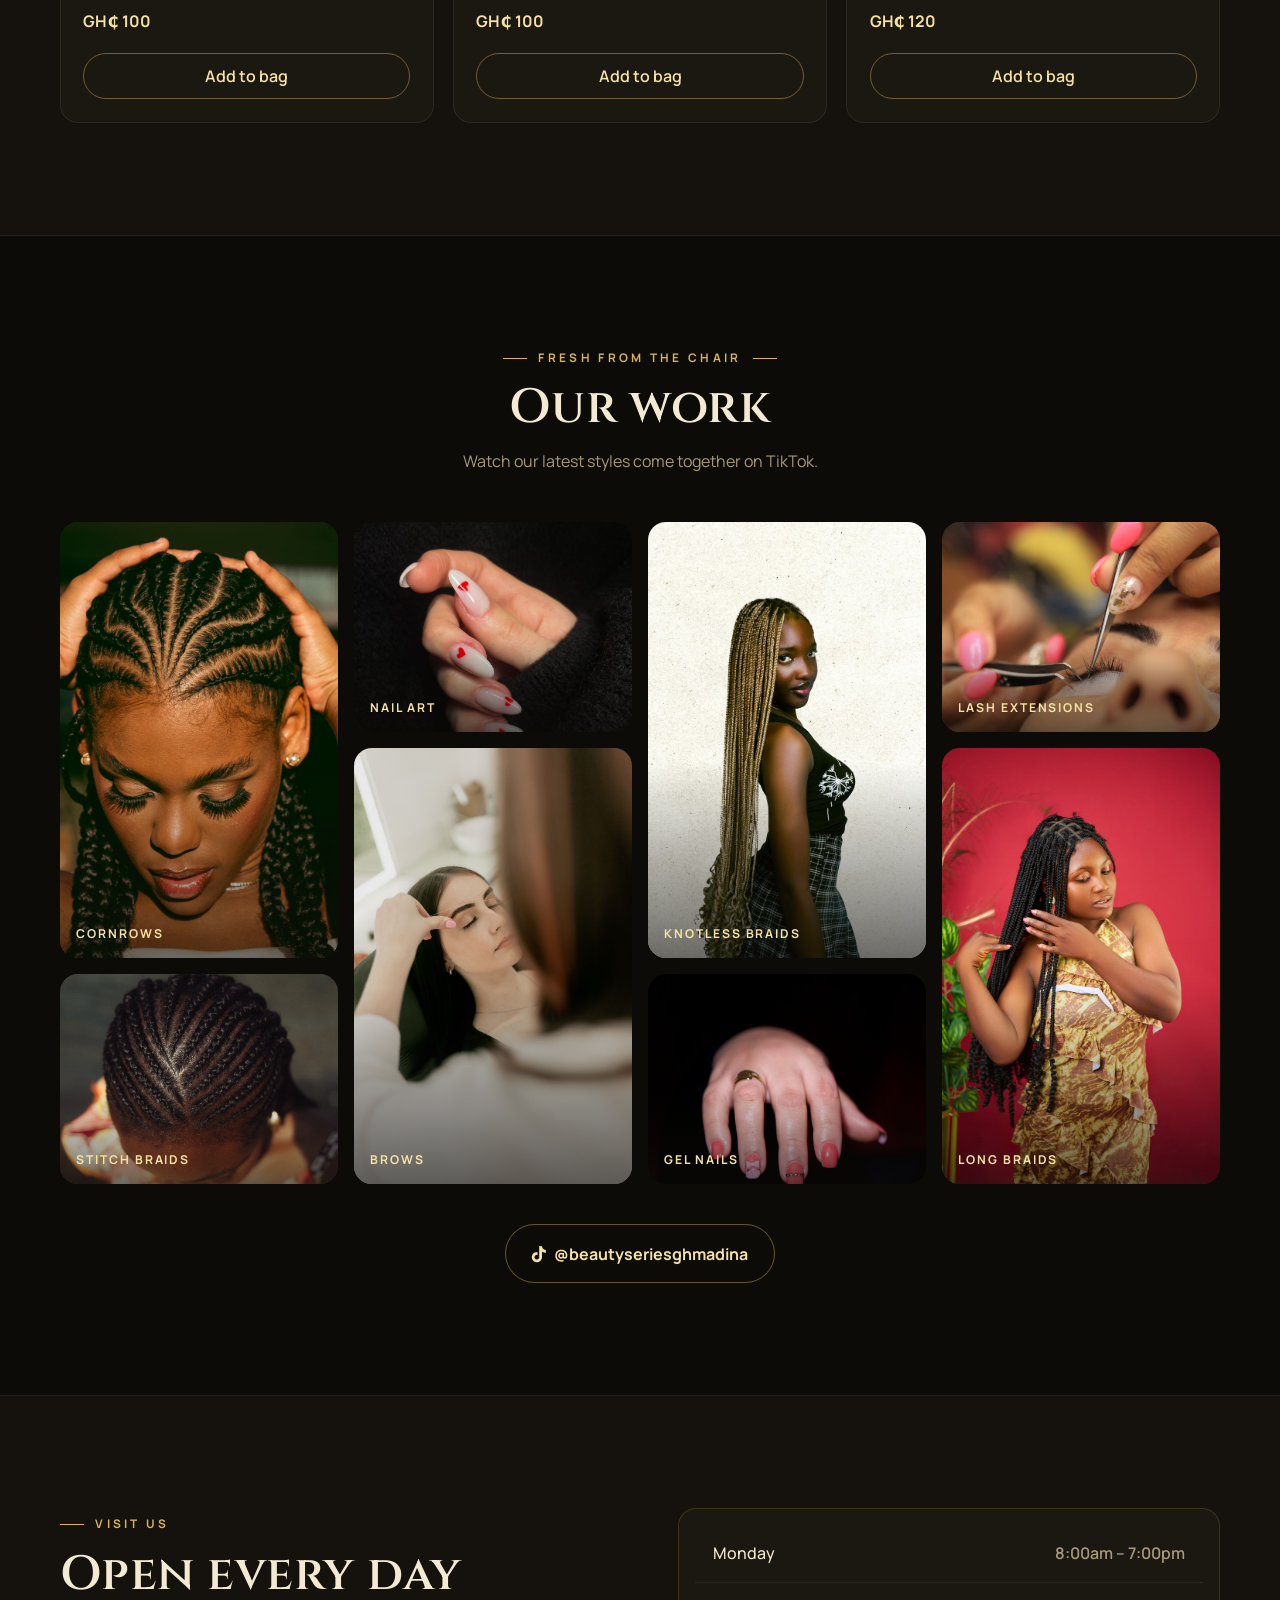
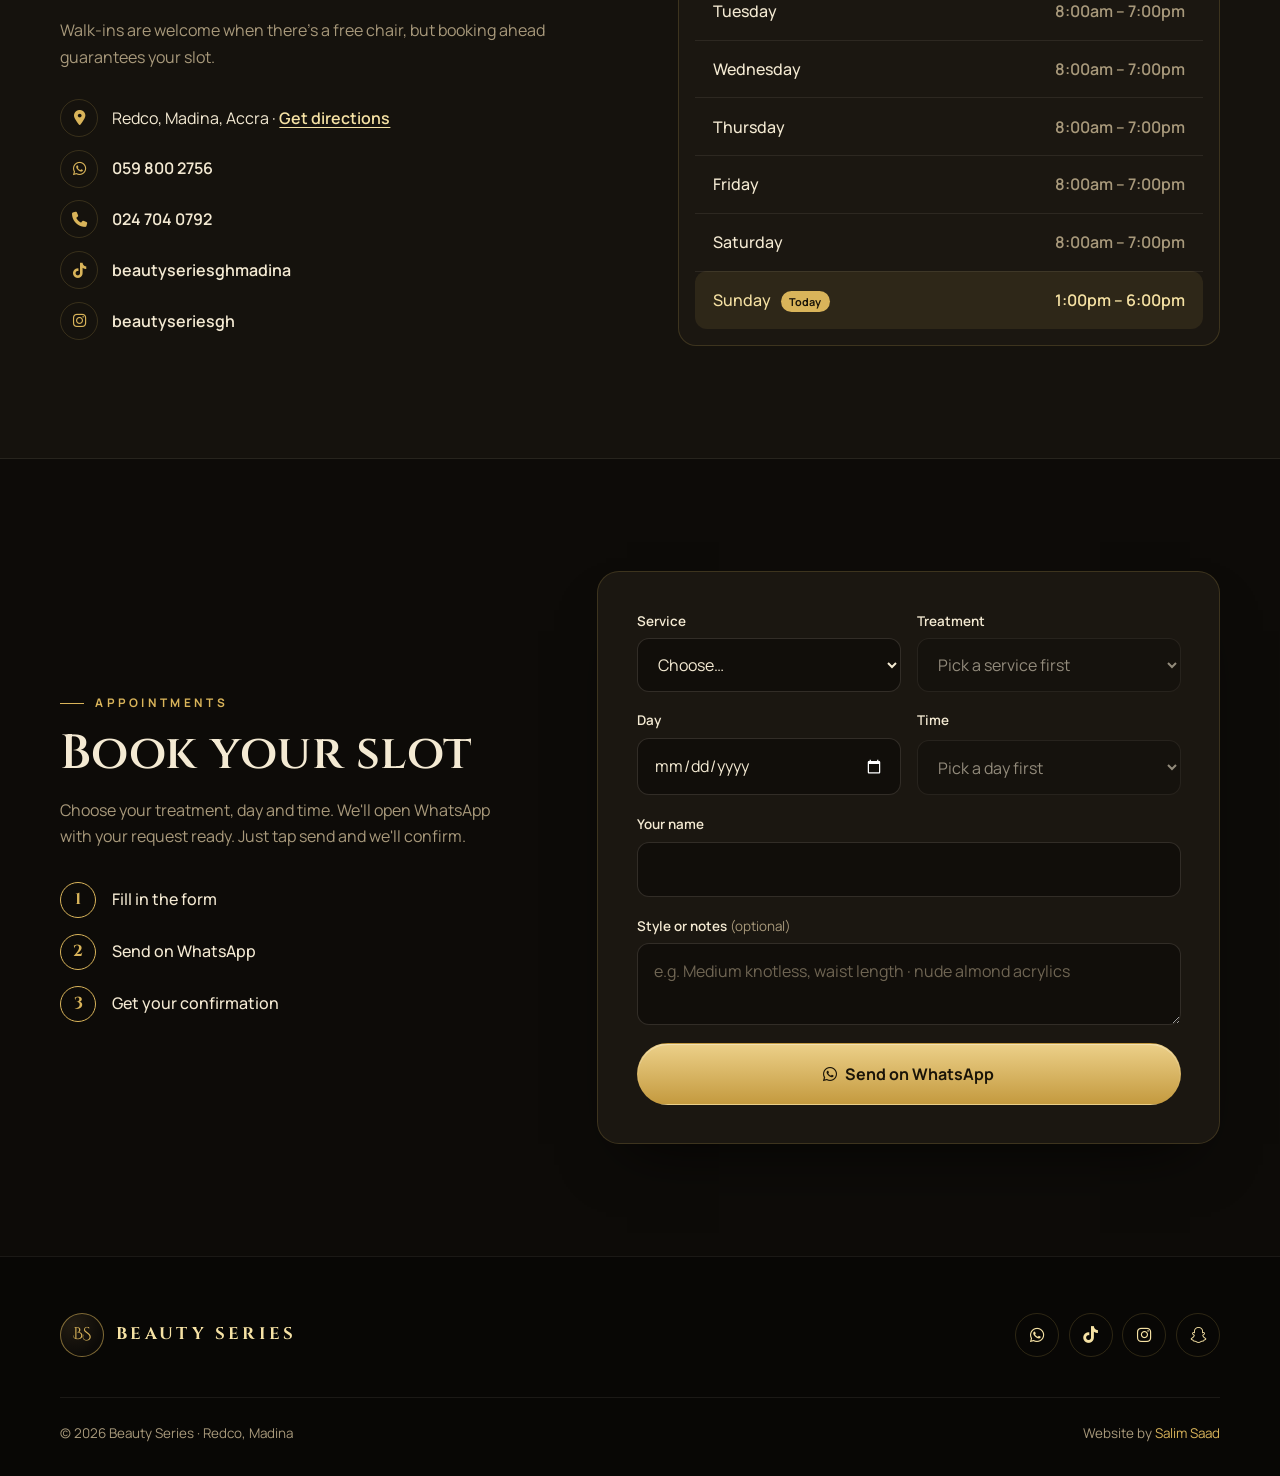
==== commit d9a9844b: "Shop: sample prices on the six sample products Co-Authored-By: Claude Opus 5.5 <noreply@anthropic.co" ====
--- a/index.html
+++ b/index.html
@@ -180,44 +180,50 @@
           <p class="kicker">Haircare shop</p>
           <h2>Take the glow home</h2>
           <p>Add what you need to your bag, then send the order to us on WhatsApp. Pick up at the salon or ask about delivery.</p>
-          <p class="sample-note">Sample photos for now: your own products go here.</p>
+          <p class="sample-note">Sample photos and prices for now: your own products and prices go here.</p>
         </div>
 
         <ul class="products reveal" id="products">
-          <li class="product" data-product="Hair growth oil">
+          <li class="product" data-product="Hair growth oil" data-price="80">
             <div class="product-art"><img class="fade-img" src="images/product-growth-oil.jpg" alt="Amber bottle of hair oil beside a wooden comb" loading="lazy" width="800" height="600" /></div>
             <h3>Hair growth oil</h3>
             <p>For edges, scalp and length retention.</p>
-            <div class="buy"><button type="button" class="add">Add to bag</button></div>
-          </li>
-          <li class="product" data-product="Hair food">
+            <p class="price">GH₵ 80</p>
+            <div class="buy"><button type="button" class="add">Add to bag</button></div>
+          </li>
+          <li class="product" data-product="Hair food" data-price="60">
             <div class="product-art"><img class="fade-img" src="images/product-hair-food.jpg" alt="Amber jars of rich hair butter on a dark shelf" loading="lazy" width="800" height="600" /></div>
             <h3>Hair food</h3>
             <p>Rich daily nourishment for dry hair.</p>
-            <div class="buy"><button type="button" class="add">Add to bag</button></div>
-          </li>
-          <li class="product" data-product="Leave-in conditioner">
+            <p class="price">GH₵ 60</p>
+            <div class="buy"><button type="button" class="add">Add to bag</button></div>
+          </li>
+          <li class="product" data-product="Leave-in conditioner" data-price="90">
             <div class="product-art"><img class="fade-img" src="images/product-leave-in.jpg" alt="Amber spray bottle on a stone" loading="lazy" width="800" height="600" /></div>
             <h3>Leave-in conditioner</h3>
             <p>Softness and moisture between washes.</p>
-            <div class="buy"><button type="button" class="add">Add to bag</button></div>
-          </li>
-          <li class="product" data-product="Hair shampoo">
+            <p class="price">GH₵ 90</p>
+            <div class="buy"><button type="button" class="add">Add to bag</button></div>
+          </li>
+          <li class="product" data-product="Hair shampoo" data-price="100">
             <div class="product-art"><img class="fade-img" src="images/product-shampoo.jpg" alt="Bottles of shampoo with a comb on a dark background" loading="lazy" width="800" height="600" /></div>
             <h3>Hair shampoo</h3>
             <p>A gentle, clean wash for every texture.</p>
-            <div class="buy"><button type="button" class="add">Add to bag</button></div>
-          </li>
-          <li class="product" data-product="Hair conditioner">
+            <p class="price">GH₵ 100</p>
+            <div class="buy"><button type="button" class="add">Add to bag</button></div>
+          </li>
+          <li class="product" data-product="Hair conditioner" data-price="100">
             <div class="product-art"><img class="fade-img" src="images/product-conditioner.jpg" alt="Black pump bottles of conditioner" loading="lazy" width="800" height="600" /></div>
             <h3>Hair conditioner</h3>
             <p>Detangles and smooths after washing.</p>
-            <div class="buy"><button type="button" class="add">Add to bag</button></div>
-          </li>
-          <li class="product" data-product="Hair mask">
+            <p class="price">GH₵ 100</p>
+            <div class="buy"><button type="button" class="add">Add to bag</button></div>
+          </li>
+          <li class="product" data-product="Hair mask" data-price="120">
             <div class="product-art"><img class="fade-img" src="images/product-hair-mask.jpg" alt="Open jar of creamy hair mask" loading="lazy" width="800" height="600" /></div>
             <h3>Hair mask</h3>
             <p>A weekly deep-conditioning treat.</p>
+            <p class="price">GH₵ 120</p>
             <div class="buy"><button type="button" class="add">Add to bag</button></div>
           </li>
         </ul>
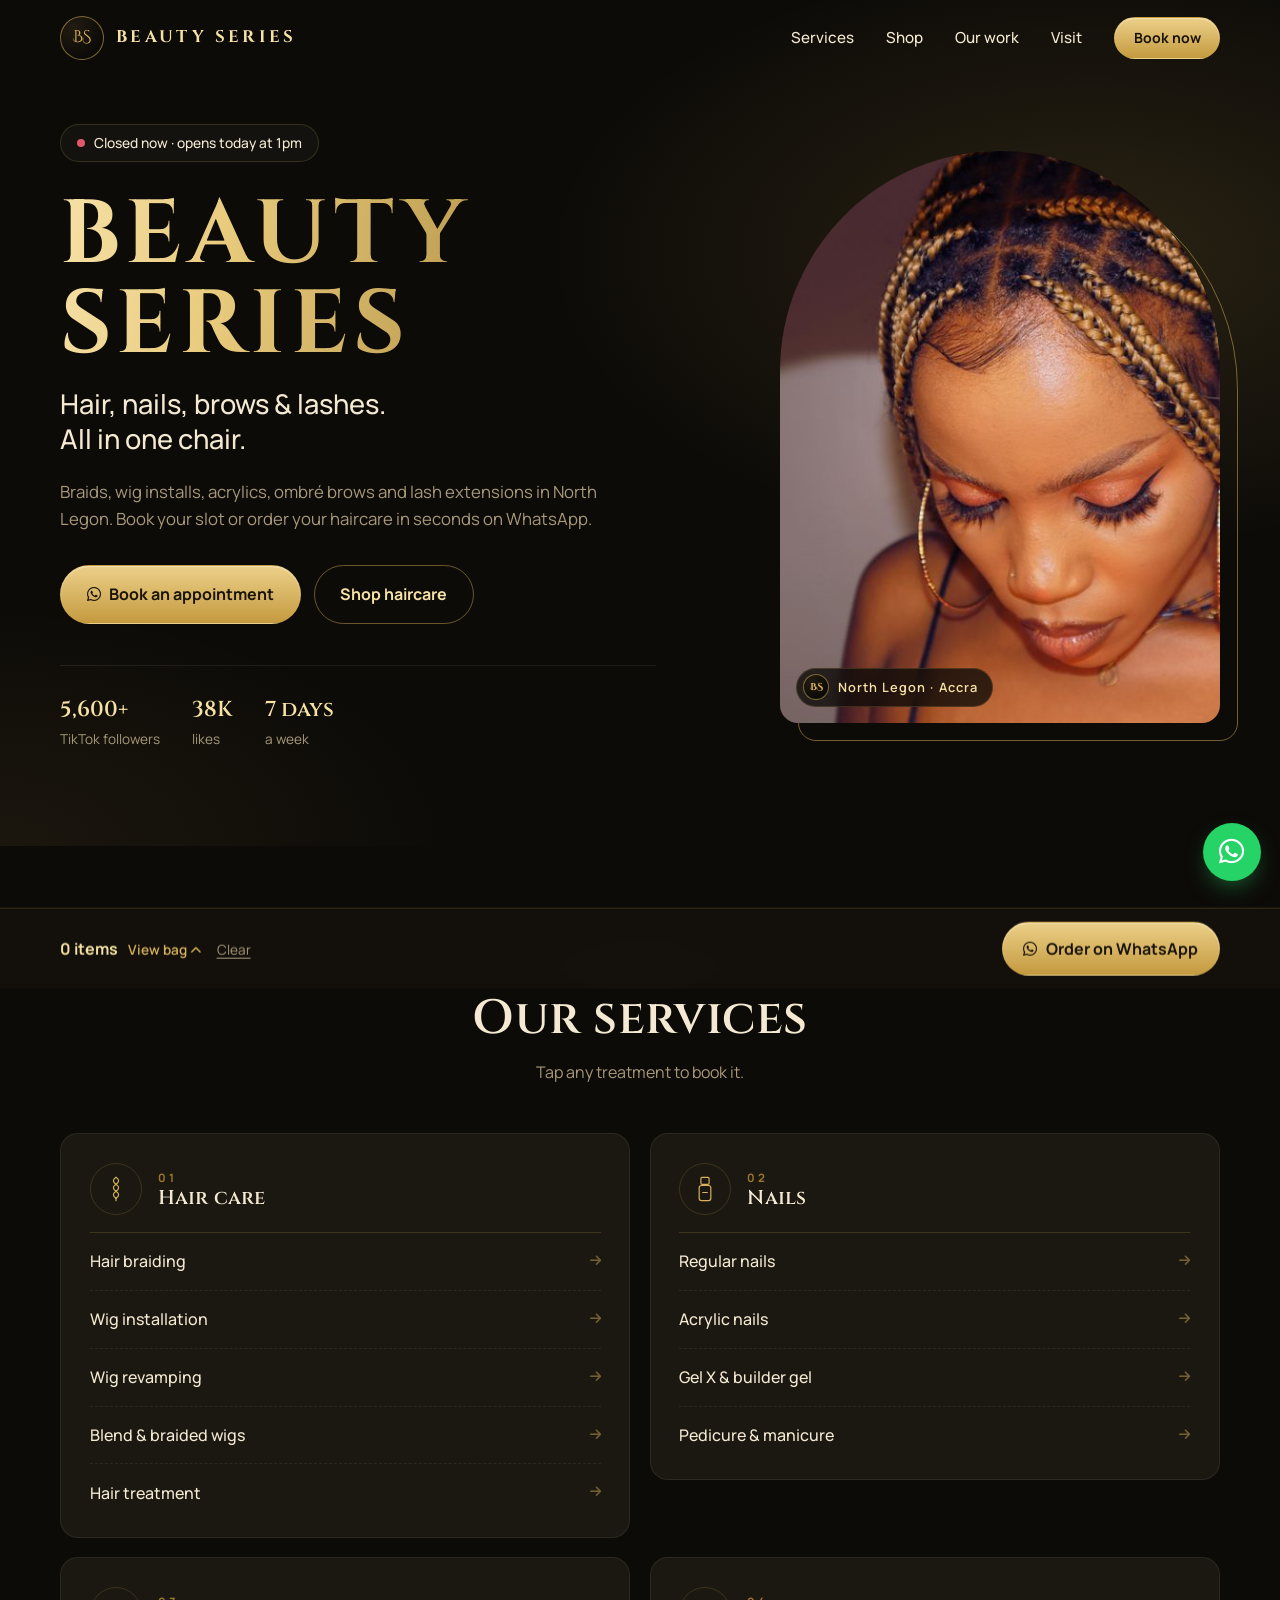
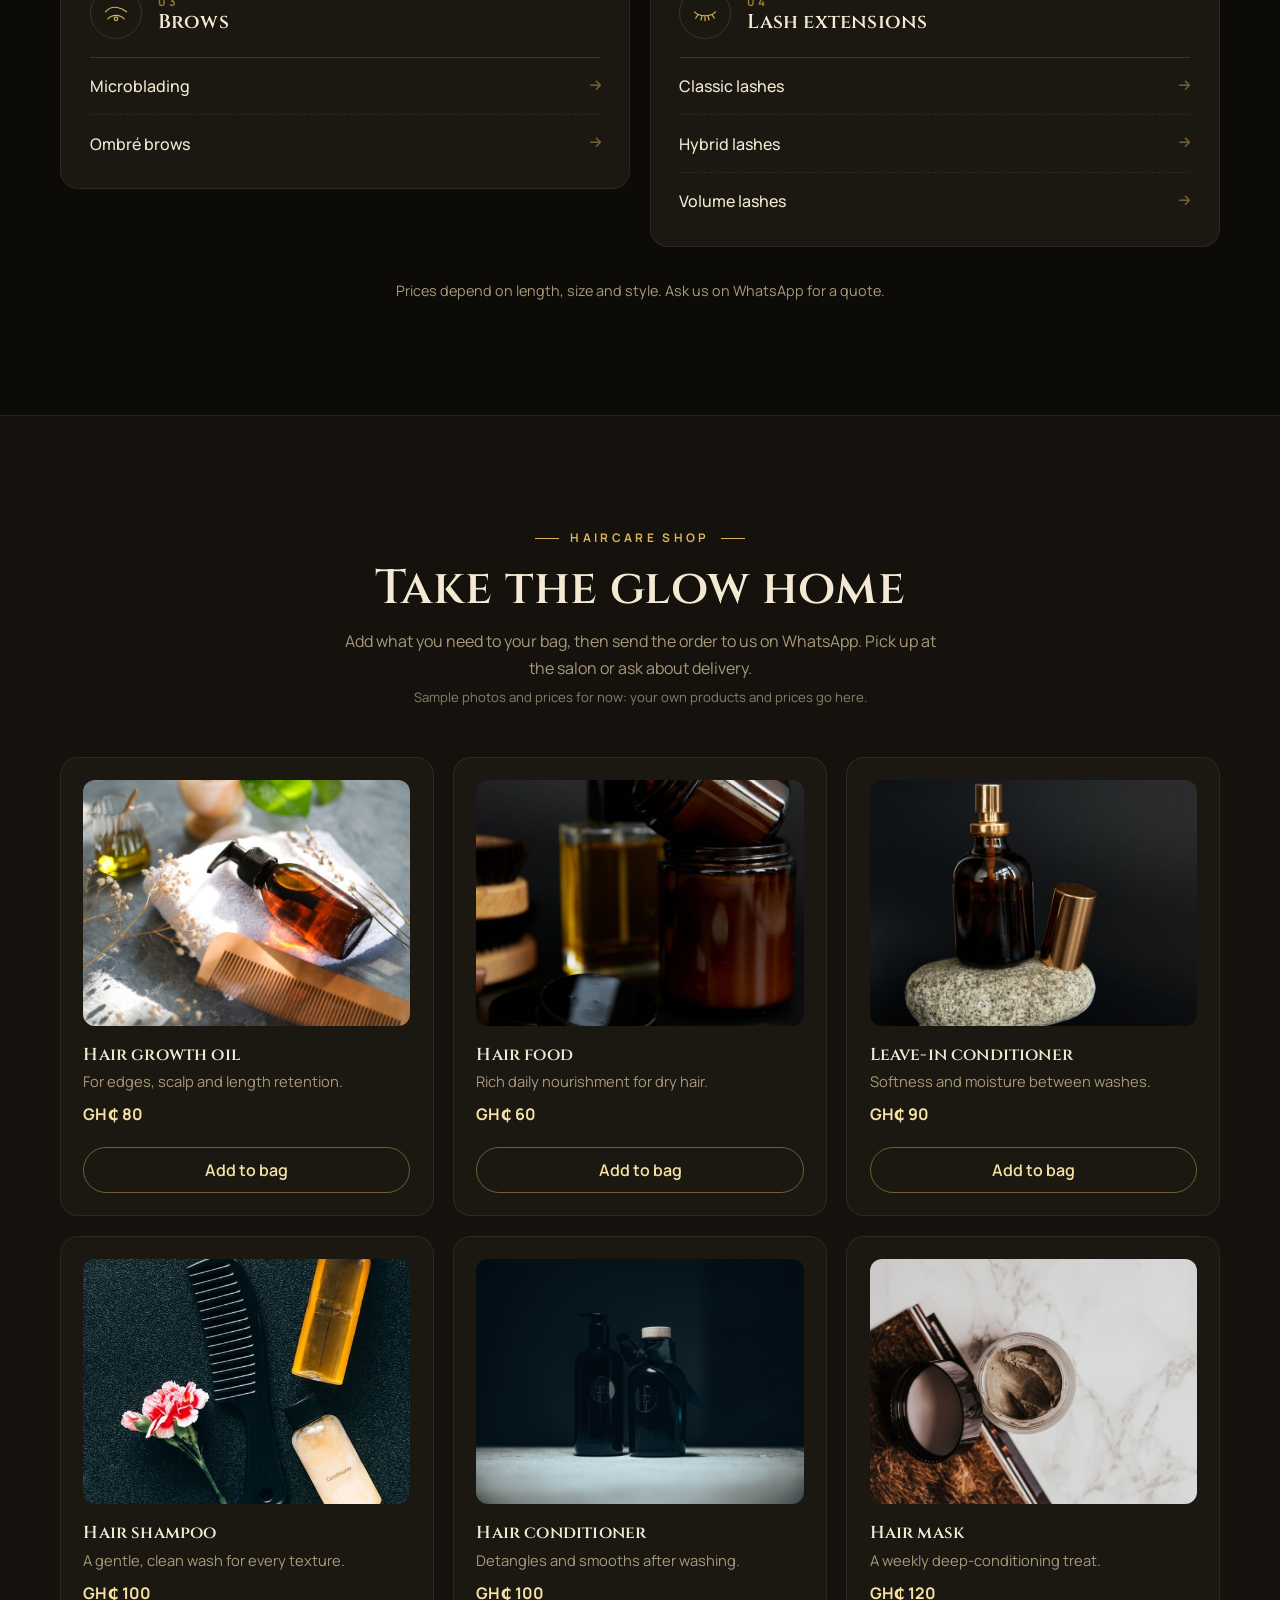
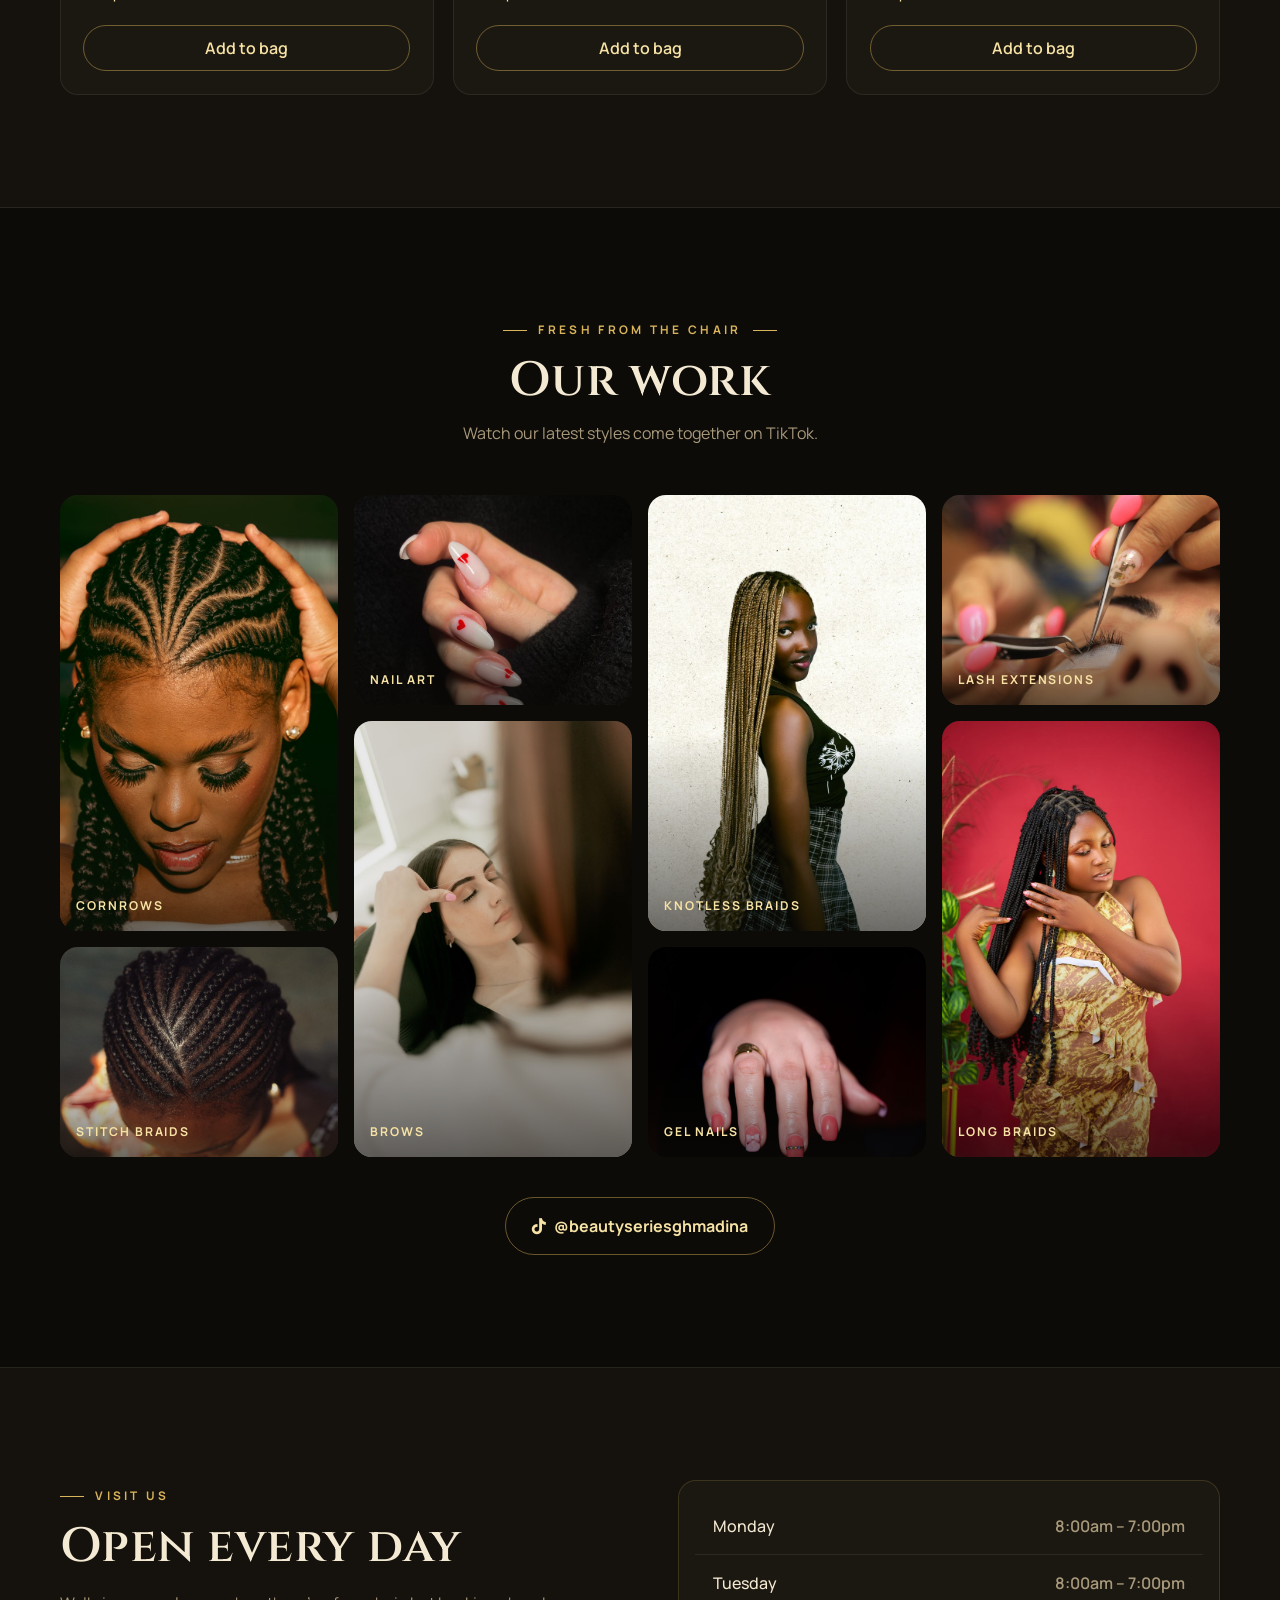
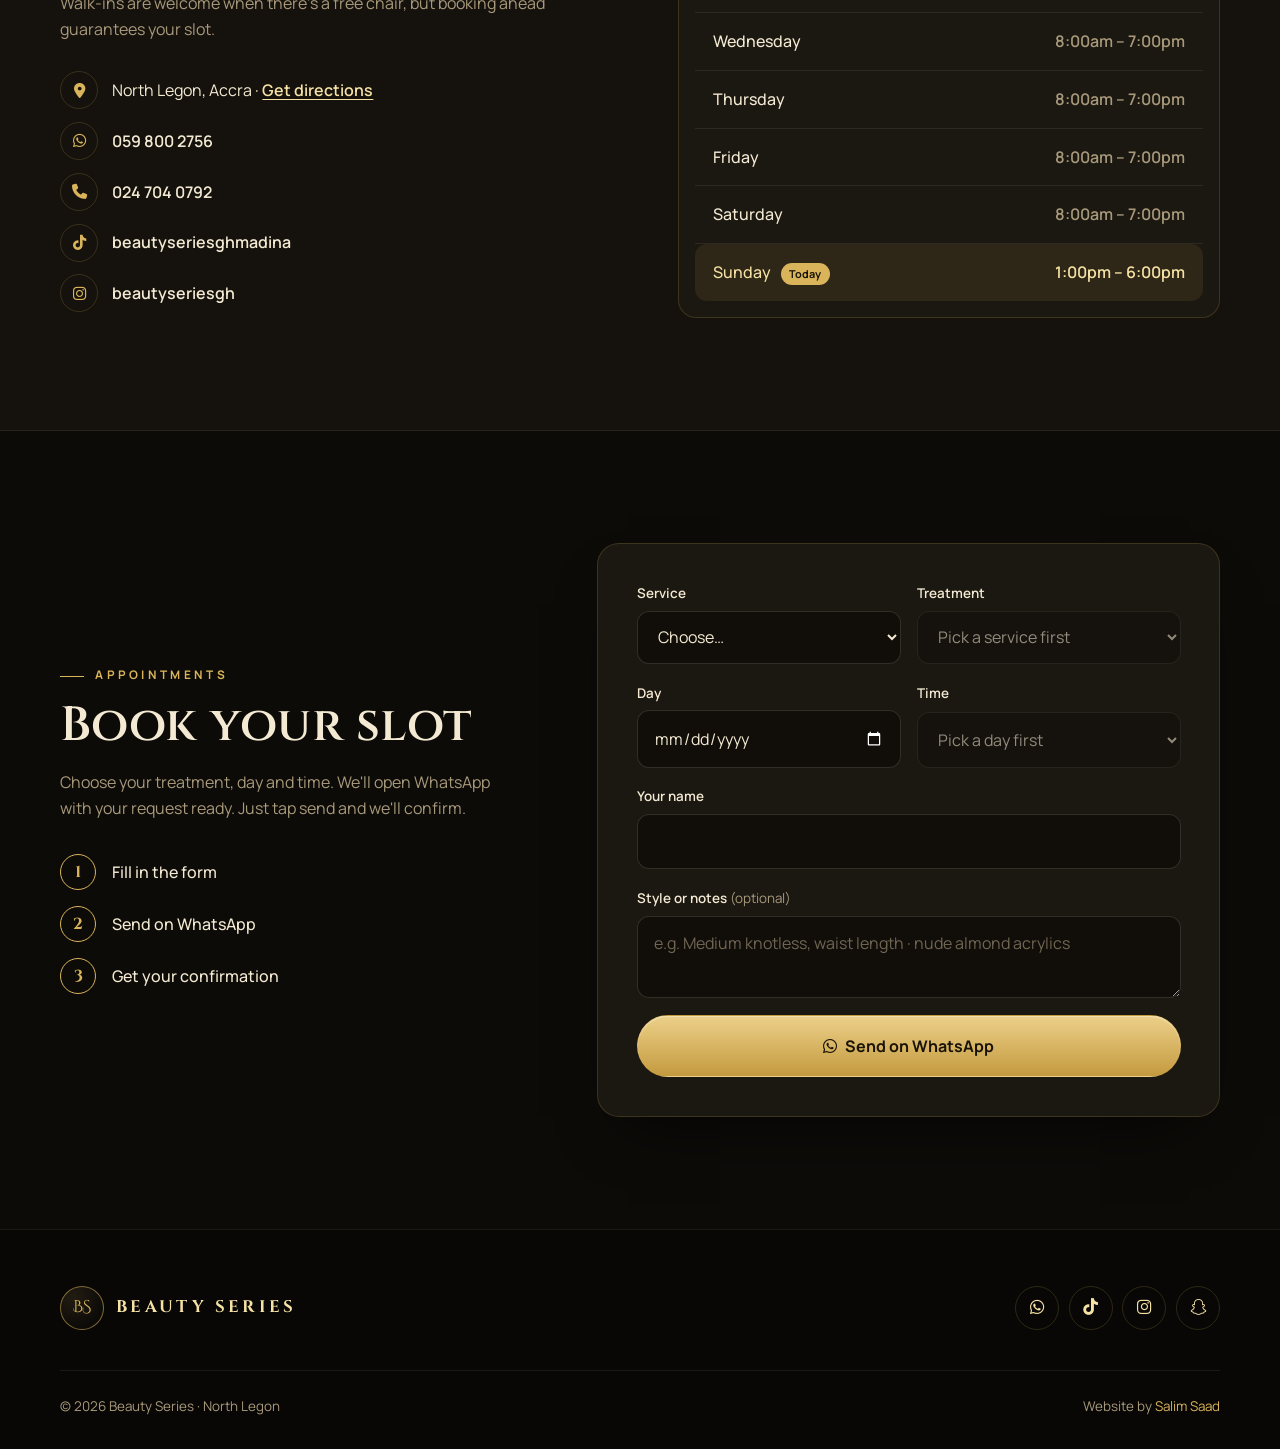
==== commit d16f2ed4: "Location: North Legon, not Redco Madina Co-Authored-By: Claude Opus 5.5 <noreply@anthropic.com>" ====
--- a/index.html
+++ b/index.html
@@ -3,11 +3,11 @@
 <head>
   <meta charset="UTF-8" />
   <meta name="viewport" content="width=device-width, initial-scale=1.0" />
-  <title>Beauty Series | Hair, Nails, Brows &amp; Lashes in Madina</title>
-  <meta name="description" content="Beauty Series, Redco Madina: hair braiding, wig installs, nails, ombré brows, lash extensions and haircare products. Open every day. Book or order on WhatsApp." />
+  <title>Beauty Series | Hair, Nails, Brows &amp; Lashes in North Legon</title>
+  <meta name="description" content="Beauty Series, North Legon: hair braiding, wig installs, nails, ombré brows, lash extensions and haircare products. Open every day. Book or order on WhatsApp." />
 
   <meta property="og:type" content="website" />
-  <meta property="og:title" content="Beauty Series · Madina" />
+  <meta property="og:title" content="Beauty Series · North Legon" />
   <meta property="og:description" content="Hair, nails, brows and lashes, plus haircare products. Book or order on WhatsApp." />
   <meta property="og:url" content="https://salimsaad-dot.github.io/beautyseries/" />
   <meta property="og:image" content="https://salimsaad-dot.github.io/beautyseries/images/og-image.jpg" />
@@ -32,7 +32,7 @@
     "name": "Beauty Series",
     "telephone": "+233598002756",
     "sameAs": ["https://www.tiktok.com/@beautyseriesghmadina", "https://www.instagram.com/beautyseriesgh/"],
-    "address": { "@type": "PostalAddress", "streetAddress": "Redco", "addressLocality": "Madina, Accra", "addressCountry": "GH" },
+    "address": { "@type": "PostalAddress", "addressLocality": "North Legon, Accra", "addressCountry": "GH" },
     "openingHoursSpecification": [
       { "@type": "OpeningHoursSpecification", "dayOfWeek": ["Monday","Tuesday","Wednesday","Thursday","Friday","Saturday"], "opens": "08:00", "closes": "19:00" },
       { "@type": "OpeningHoursSpecification", "dayOfWeek": "Sunday", "opens": "13:00", "closes": "18:00" }
@@ -87,7 +87,7 @@
             <span class="wordmark">Beauty Series</span>
             <span class="hero-line">Hair, nails, brows &amp; lashes.<br />All in one chair.</span>
           </h1>
-          <p class="hero-lead">Braids, wig installs, acrylics, ombré brows and lash extensions in Redco, Madina. Book your slot or order your haircare in seconds on WhatsApp.</p>
+          <p class="hero-lead">Braids, wig installs, acrylics, ombré brows and lash extensions in North Legon. Book your slot or order your haircare in seconds on WhatsApp.</p>
           <div class="hero-cta">
             <a href="#book" class="btn"><i class="fa-brands fa-whatsapp" aria-hidden="true"></i> Book an appointment</a>
             <a href="#shop" class="btn btn-line">Shop haircare</a>
@@ -102,7 +102,7 @@
         <!-- TODO: stock photo (Pexels 19177101). Swap for the salon's own work. -->
         <figure class="hero-photo">
           <img src="images/hero-braids.jpg" class="fade-img" alt="Woman with golden knotless braids" width="900" height="1350" fetchpriority="high" />
-          <figcaption><span class="mono mono-sm" aria-hidden="true">BS</span> Redco · Madina</figcaption>
+          <figcaption><span class="mono mono-sm" aria-hidden="true">BS</span> North Legon · Accra</figcaption>
         </figure>
       </div>
     </section>
@@ -269,7 +269,7 @@
           <p>Walk-ins are welcome when there's a free chair, but booking ahead guarantees your slot.</p>
           <ul class="contact">
             <!-- TODO: exact location / landmark + Google Maps link -->
-            <li><i class="fa-solid fa-location-dot" aria-hidden="true"></i><span>Redco, Madina, Accra · <a href="https://wa.me/233598002756?text=Hello%20Beauty%20Series!%20Please%20send%20me%20directions%20to%20the%20salon." target="_blank" rel="noopener">Get directions</a></span></li>
+            <li><i class="fa-solid fa-location-dot" aria-hidden="true"></i><span>North Legon, Accra · <a href="https://wa.me/233598002756?text=Hello%20Beauty%20Series!%20Please%20send%20me%20directions%20to%20the%20salon." target="_blank" rel="noopener">Get directions</a></span></li>
             <li><i class="fa-brands fa-whatsapp" aria-hidden="true"></i><a href="https://wa.me/233598002756" target="_blank" rel="noopener">059 800 2756</a></li>
             <li><i class="fa-solid fa-phone" aria-hidden="true"></i><a href="tel:+233247040792">024 704 0792</a></li>
             <li><i class="fa-brands fa-tiktok" aria-hidden="true"></i><a href="https://www.tiktok.com/@beautyseriesghmadina" target="_blank" rel="noopener">beautyseriesghmadina</a></li>
@@ -383,7 +383,7 @@
       </div>
     </div>
     <div class="wrap footer-bottom">
-      <p>© <span id="year">2026</span> Beauty Series · Redco, Madina</p>
+      <p>© <span id="year">2026</span> Beauty Series · North Legon</p>
       <p>Website by <a href="mailto:salimsaad135@gmail.com">Salim Saad</a></p>
     </div>
   </footer>
